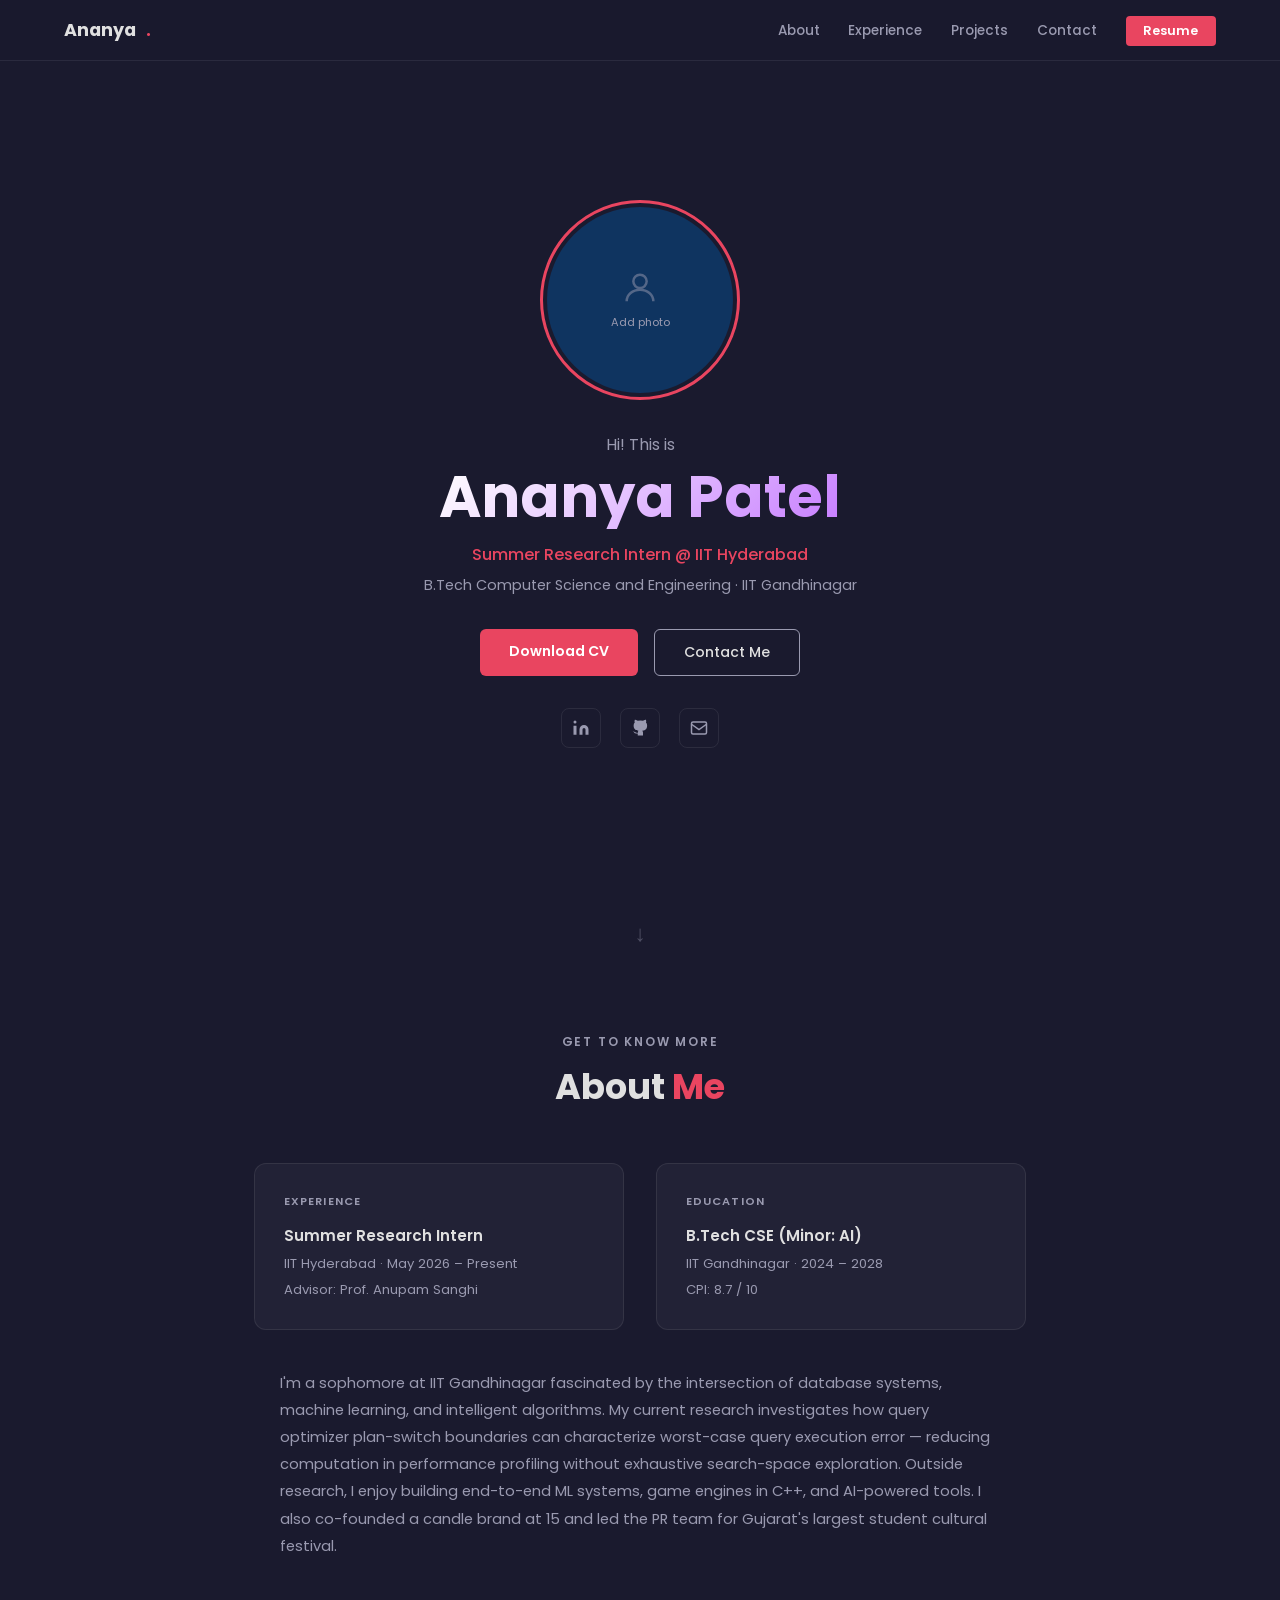
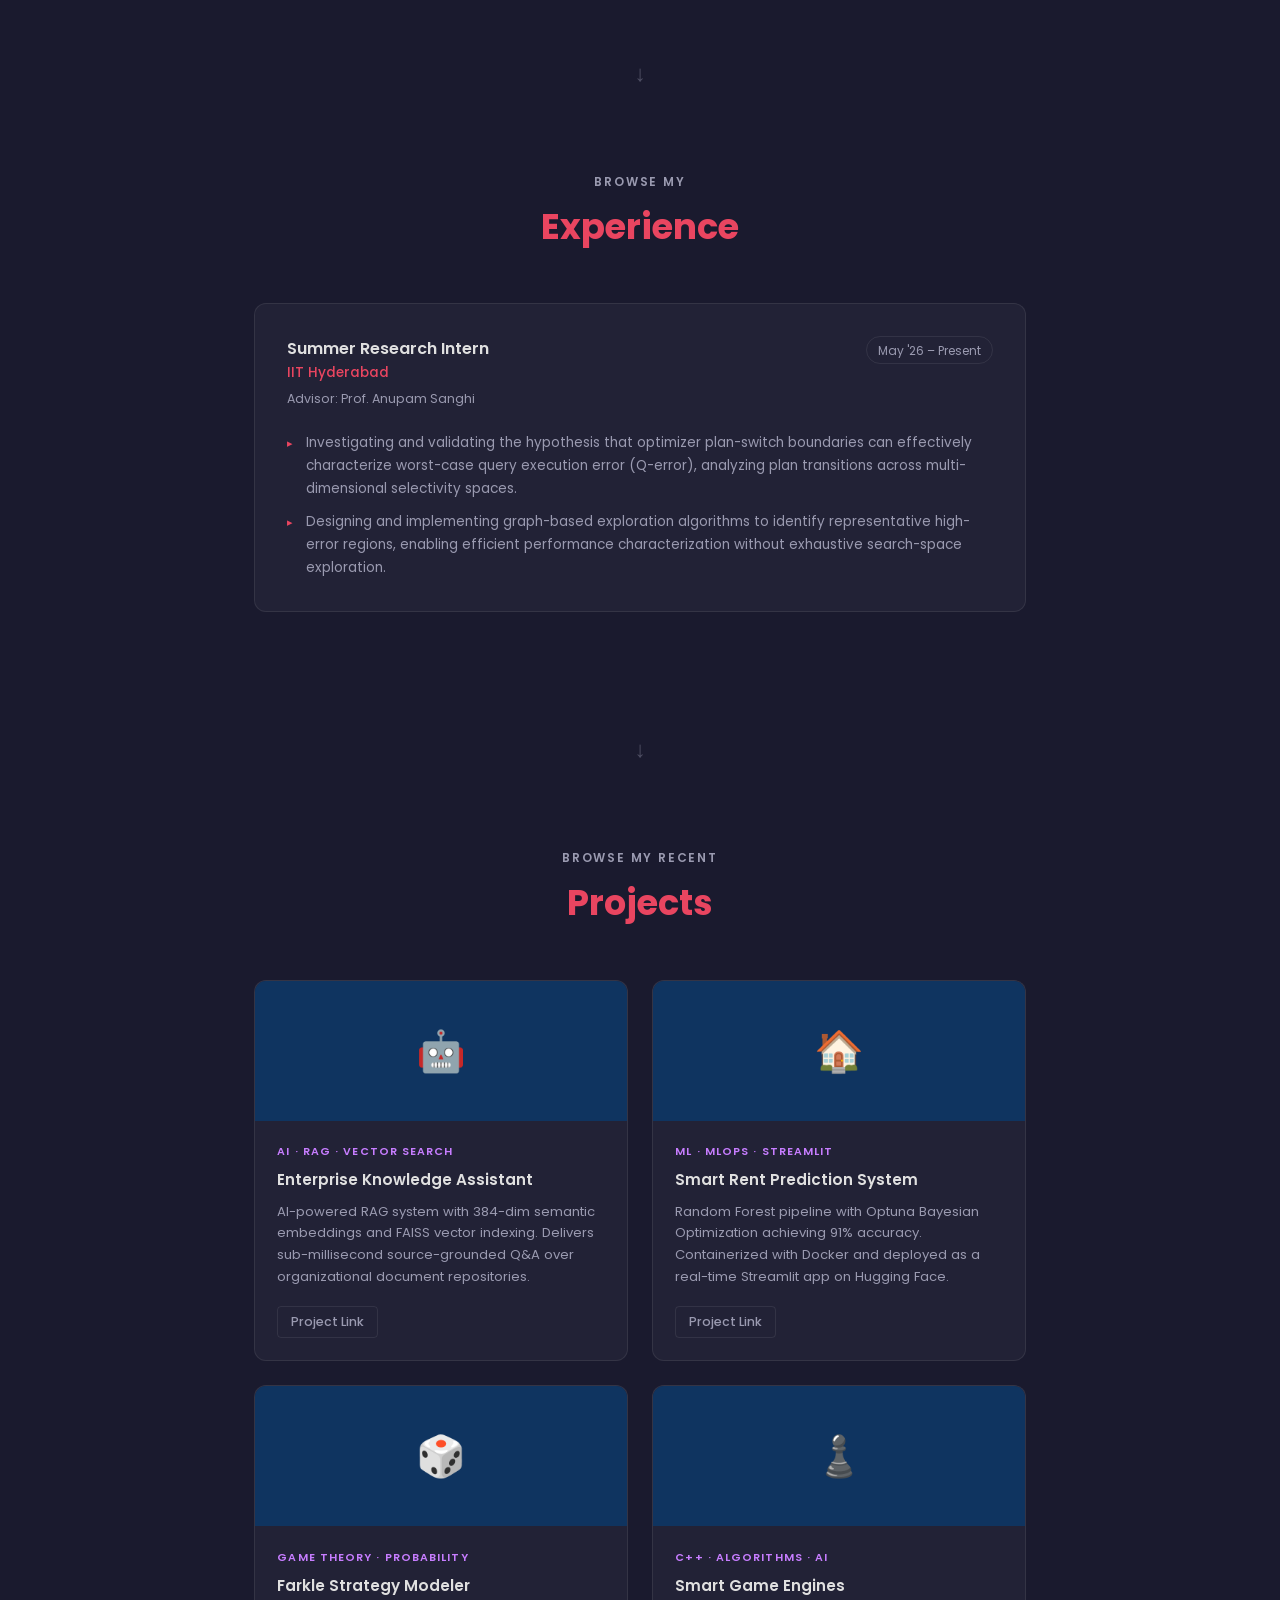
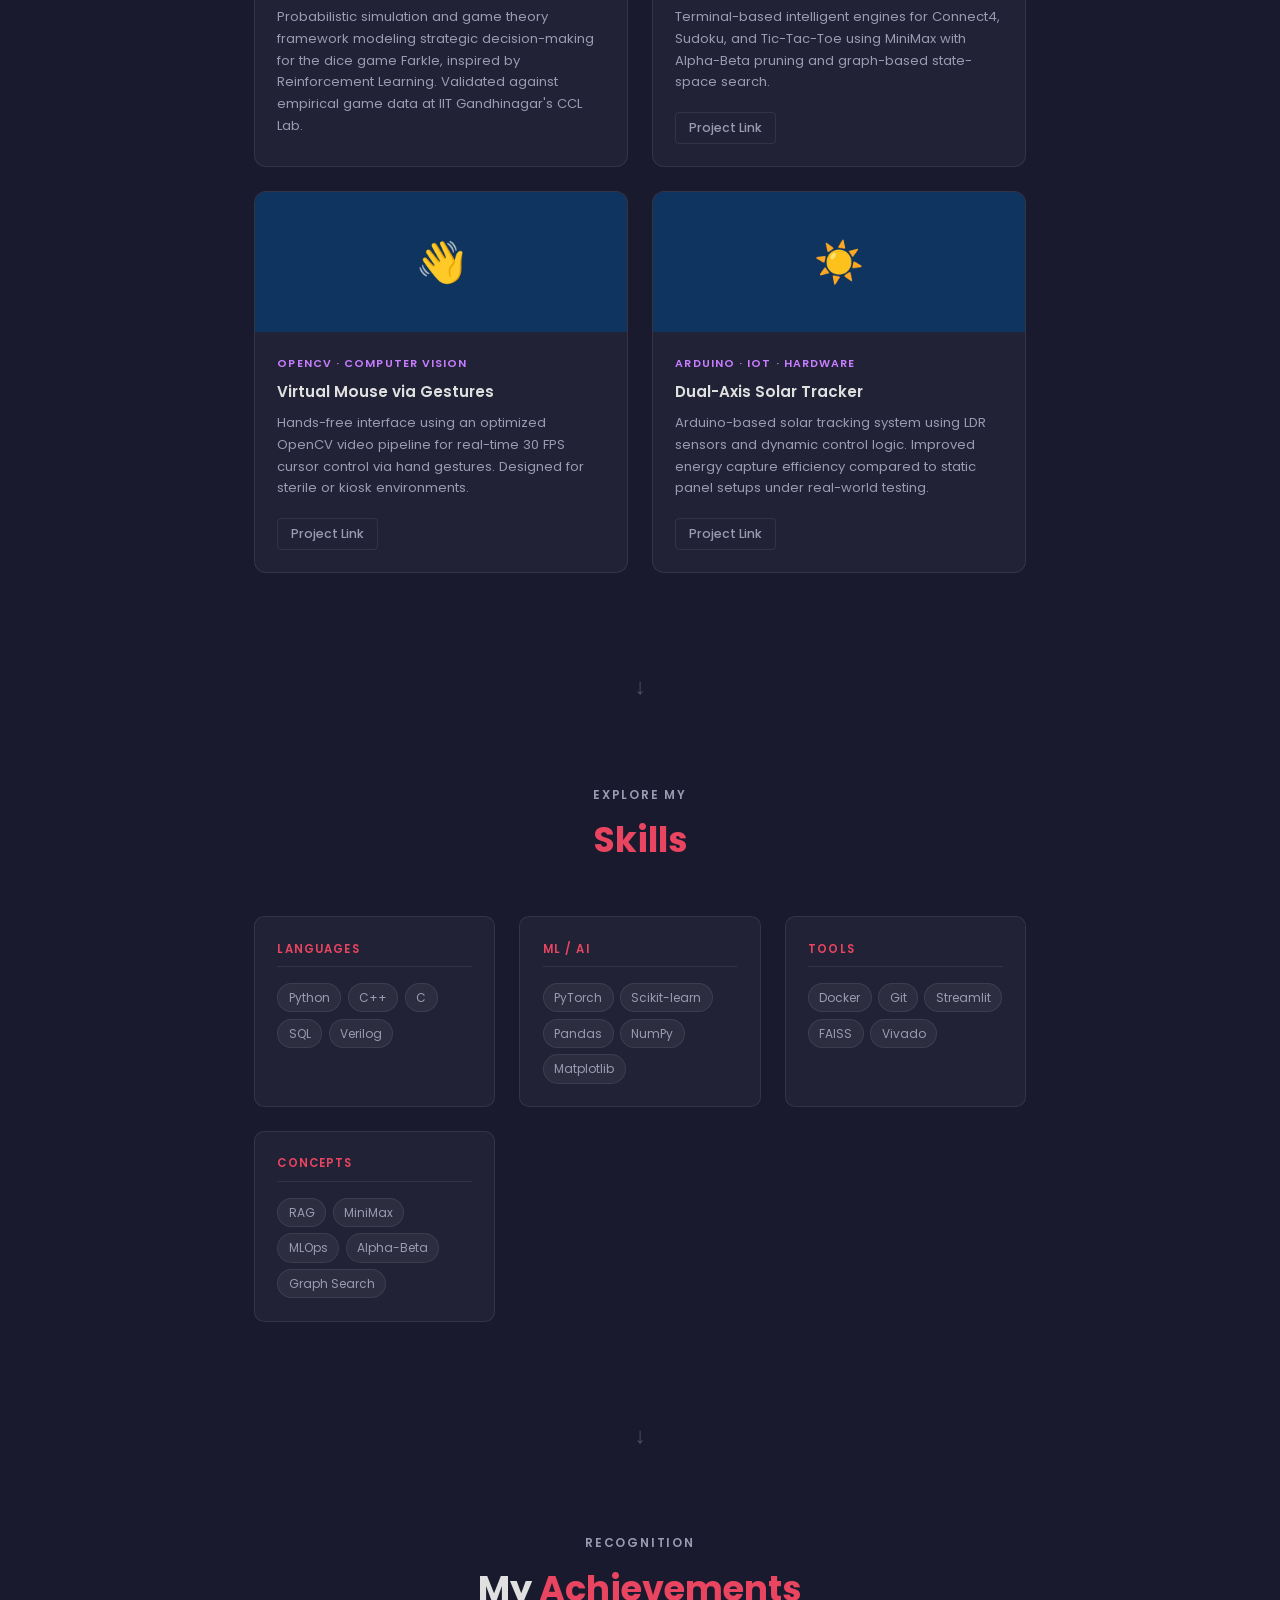
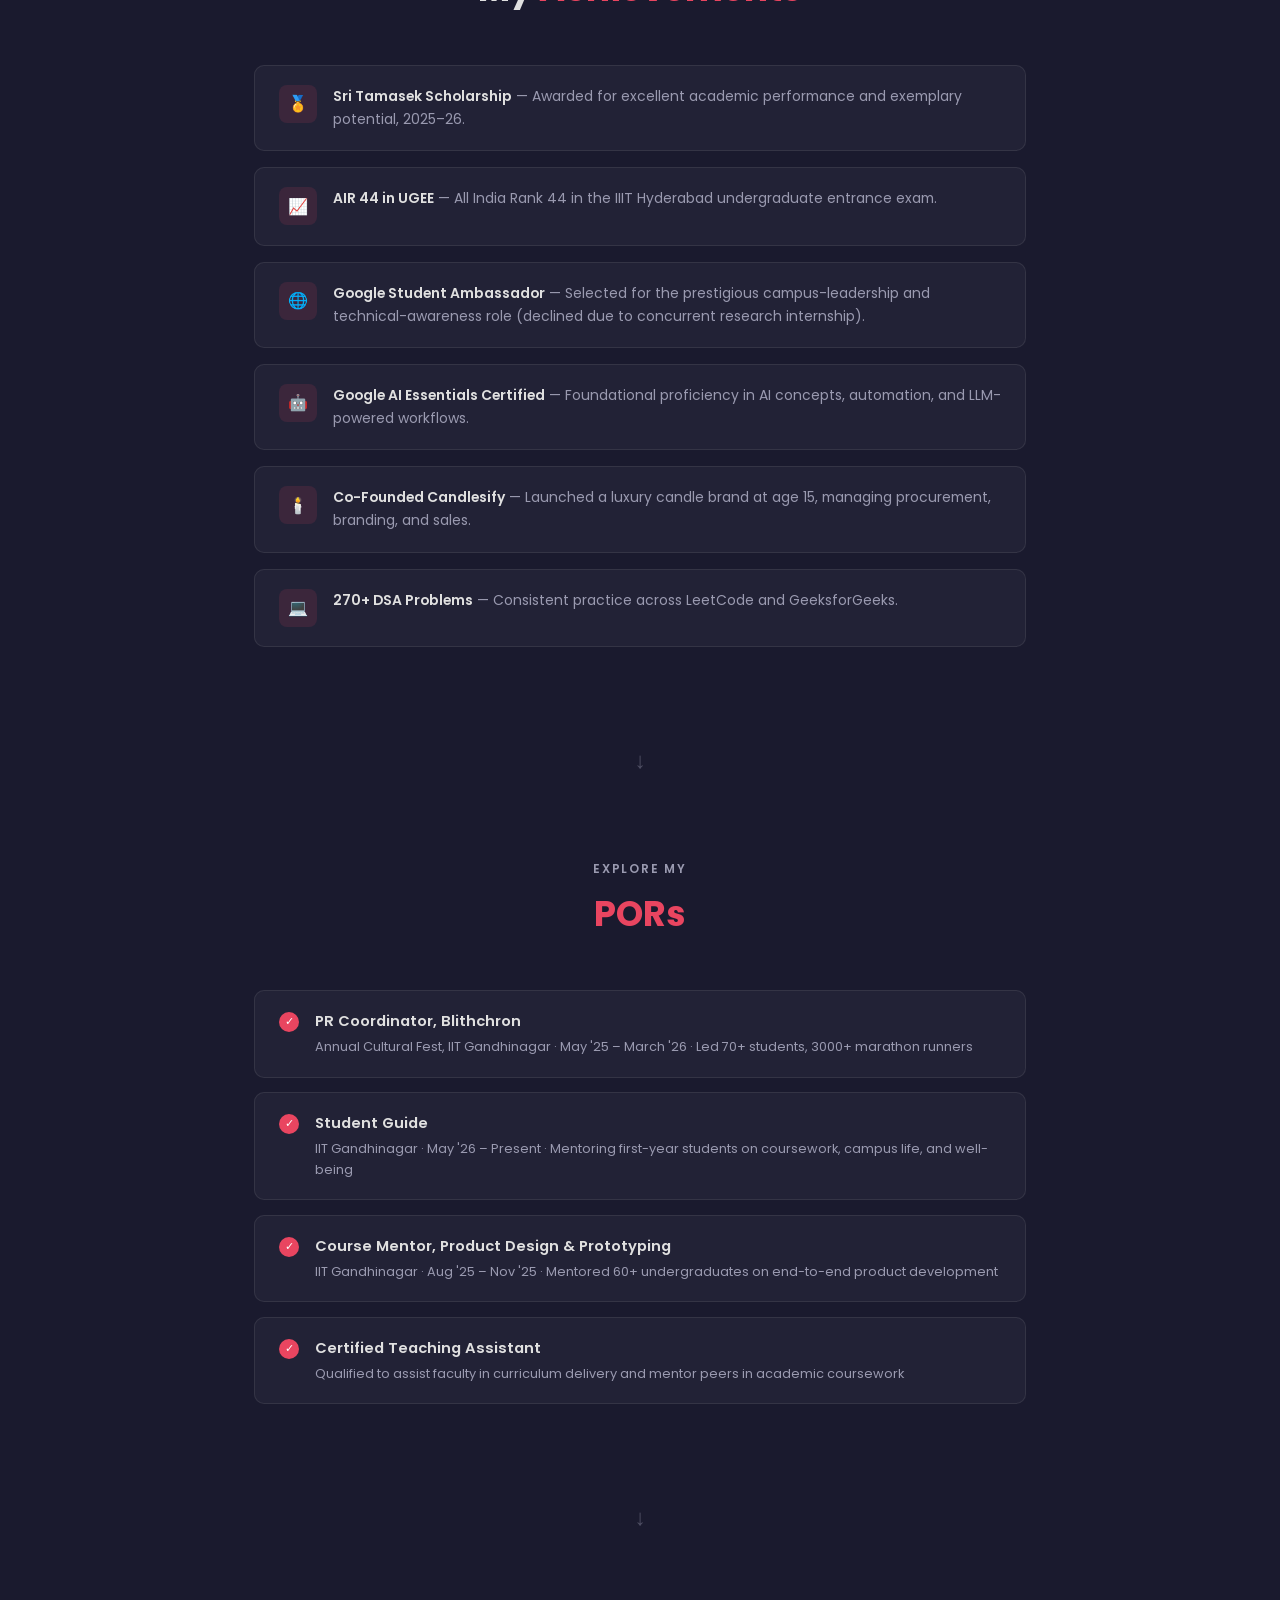
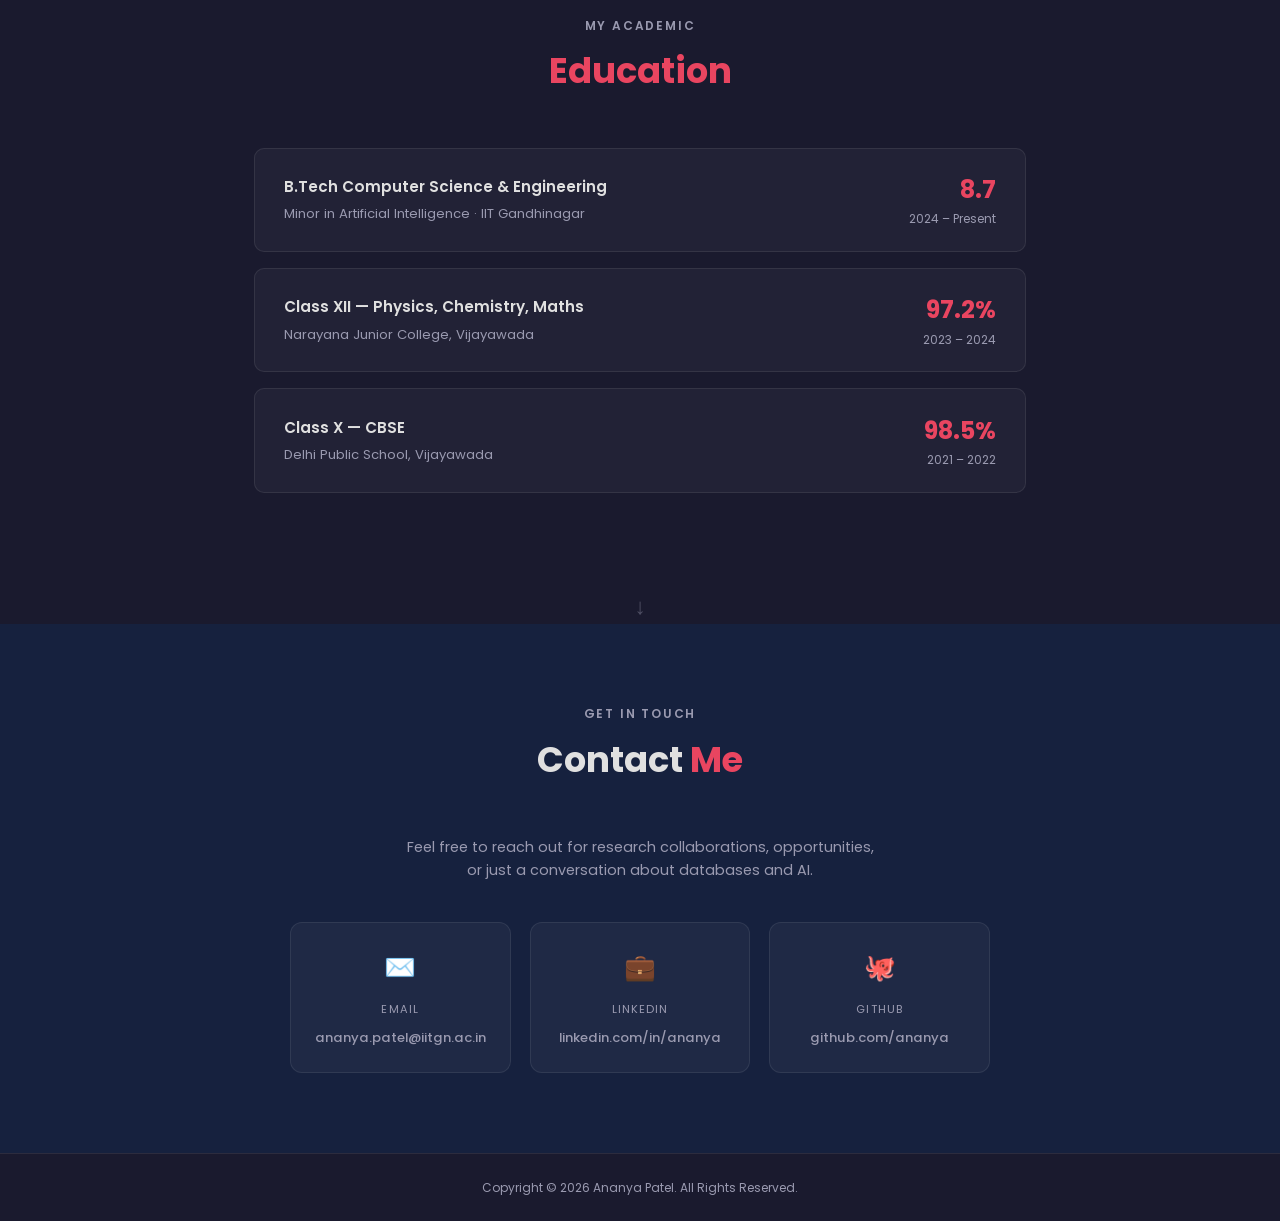
==== index.html @ 33ec48da "changed the name of the file from portfolio1.html to index.html" ====
<!DOCTYPE html>
<html lang="en">
<head>
  <meta charset="UTF-8"/>
  <meta name="viewport" content="width=device-width, initial-scale=1.0"/>
  <title>Ananya Patel</title>
  <link rel="preconnect" href="https://fonts.googleapis.com">
  <link href="https://fonts.googleapis.com/css2?family=Poppins:wght@300;400;500;600;700&display=swap" rel="stylesheet">
  <style>
    *, *::before, *::after { box-sizing: border-box; margin: 0; padding: 0; }

    :root {
      --bg:        #1a1a2e;
      --bg2:       #16213e;
      --bg3:       #0f3460;
      --accent:    #e94560;
      --accent2:   #c77dff;
      --text:      #e0e0e0;
      --muted:     #9a9ab0;
      --border:    rgba(255,255,255,0.08);
      --card-bg:   rgba(255,255,255,0.04);
    }

    html { scroll-behavior: smooth; }

    body {
      font-family: 'Poppins', sans-serif;
      background: var(--bg);
      color: var(--text);
      line-height: 1.6;
    }

    a { color: inherit; text-decoration: none; }

    /* ── NAV ───────────────────────────────── */
    nav {
      position: fixed; top: 0; left: 0; right: 0; z-index: 99;
      display: flex; justify-content: space-between; align-items: center;
      padding: 1rem 5%;
      background: rgba(26, 26, 46, 0.92);
      backdrop-filter: blur(10px);
      border-bottom: 1px solid var(--border);
    }
    .nav-logo {
      display: flex; align-items: center; gap: 0.6rem;
      font-weight: 700; font-size: 1.1rem; color: var(--text);
    }
    .nav-logo .dot { color: var(--accent); }
    .nav-links { display: flex; gap: 1.8rem; list-style: none; }
    .nav-links a {
      font-size: 0.85rem; font-weight: 500; color: var(--muted);
      transition: color 0.2s;
    }
    .nav-links a:hover { color: var(--text); }
    .nav-links .resume-btn {
      background: var(--accent); color: #fff;
      padding: 0.4rem 1.1rem; border-radius: 4px;
      font-size: 0.8rem; font-weight: 600; color: white;
      transition: opacity 0.2s;
    }
    .nav-links .resume-btn:hover { opacity: 0.85; }

    /* ── HERO ──────────────────────────────── */
    #hero {
      min-height: 100vh;
      display: flex; flex-direction: column;
      align-items: center; justify-content: center;
      text-align: center;
      padding: 8rem 5% 5rem;
      gap: 0;
    }

    /* photo */
    .profile-photo-wrap {
      position: relative;
      width: 200px; height: 200px;
      margin-bottom: 2rem;
    }
    .profile-ring {
      width: 100%; height: 100%;
      border-radius: 50%;
      border: 3px solid var(--accent);
      padding: 4px;
      cursor: pointer;
      transition: border-color 0.3s;
    }
    .profile-ring:hover { border-color: var(--accent2); }
    .profile-inner {
      width: 100%; height: 100%;
      border-radius: 50%;
      overflow: hidden;
      background: var(--bg3);
      display: flex; align-items: center; justify-content: center;
      position: relative;
    }
    .profile-inner img {
      width: 100%; height: 100%; object-fit: cover;
      display: none;
      position: absolute; inset: 0;
    }
    .profile-placeholder {
      display: flex; flex-direction: column; align-items: center; gap: 0.4rem;
      color: var(--muted); font-size: 0.7rem;
    }
    .profile-placeholder svg { opacity: 0.5; }
    #photo-input { display: none; }

    .hero-greeting {
      font-size: 1rem; font-weight: 400; color: var(--muted);
      margin-bottom: 0.5rem;
    }
    .hero-greeting span { color: var(--accent); font-weight: 600; }

    h1 {
      font-size: clamp(2.2rem, 5vw, 3.6rem);
      font-weight: 700;
      line-height: 1.1;
      margin-bottom: 0.8rem;
      background: linear-gradient(135deg, #fff 0%, var(--accent2) 100%);
      -webkit-background-clip: text;
      -webkit-text-fill-color: transparent;
      background-clip: text;
    }

    .hero-role {
      font-size: 1rem; font-weight: 500; color: var(--accent);
      margin-bottom: 0.4rem;
    }
    .hero-sub {
      font-size: 0.9rem; color: var(--muted);
      margin-bottom: 2rem;
    }

    .hero-btns { display: flex; gap: 1rem; justify-content: center; flex-wrap: wrap; margin-bottom: 2rem; }
    .btn-fill {
      padding: 0.7rem 1.8rem; border-radius: 6px;
      background: var(--accent); color: #fff;
      font-size: 0.88rem; font-weight: 600;
      transition: opacity 0.2s, transform 0.15s;
    }
    .btn-fill:hover { opacity: 0.85; transform: translateY(-2px); }
    .btn-ghost {
      padding: 0.7rem 1.8rem; border-radius: 6px;
      border: 1.5px solid var(--muted); color: var(--text);
      font-size: 0.88rem; font-weight: 500;
      transition: border-color 0.2s, color 0.2s;
    }
    .btn-ghost:hover { border-color: var(--text); }

    .social-row { display: flex; gap: 1.2rem; justify-content: center; }
    .social-icon {
      width: 40px; height: 40px; border-radius: 8px;
      border: 1px solid var(--border);
      display: flex; align-items: center; justify-content: center;
      font-size: 1rem; color: var(--muted);
      transition: border-color 0.2s, color 0.2s, background 0.2s;
    }
    .social-icon:hover { border-color: var(--accent); color: var(--accent); background: rgba(233,69,96,0.08); }

    /* ── SECTION SHARED ────────────────────── */
    section { padding: 5rem 5%; max-width: 900px; margin: 0 auto; }
    section.full-w { max-width: none; }

    .section-eyebrow {
      font-size: 0.75rem; font-weight: 600; letter-spacing: 0.15em;
      text-transform: uppercase; color: var(--muted);
      margin-bottom: 0.5rem;
    }
    h2 {
      font-size: clamp(1.6rem, 3vw, 2.2rem);
      font-weight: 700; margin-bottom: 3rem;
    }
    h2 .accent { color: var(--accent); }

    .arrow-divider {
      display: flex; align-items: center; justify-content: center;
      padding: 1rem 0 0;
      color: var(--muted); font-size: 1.4rem; opacity: 0.4;
    }

    /* ── ABOUT ─────────────────────────────── */
    #about { text-align: center; }
    .about-grid {
      display: grid;
      grid-template-columns: 1fr 1fr;
      gap: 2rem;
      margin-bottom: 2.5rem;
    }
    .about-card {
      background: var(--card-bg);
      border: 1px solid var(--border);
      border-radius: 12px;
      padding: 1.8rem;
      text-align: left;
    }
    .about-card-label {
      font-size: 0.7rem; font-weight: 600; letter-spacing: 0.1em;
      text-transform: uppercase; color: var(--muted); margin-bottom: 0.8rem;
    }
    .about-card-main { font-size: 0.95rem; font-weight: 600; margin-bottom: 0.3rem; }
    .about-card-sub { font-size: 0.82rem; color: var(--muted); }
    .about-bio {
      font-size: 0.92rem; color: var(--muted); line-height: 1.85;
      text-align: left; max-width: 720px; margin: 0 auto;
    }

    /* ── EXPERIENCE ────────────────────────── */
    #experience { text-align: center; }
    .exp-card {
      background: var(--card-bg);
      border: 1px solid var(--border);
      border-radius: 12px;
      padding: 2rem;
      text-align: left;
      margin-bottom: 1.5rem;
      transition: border-color 0.25s;
    }
    .exp-card:hover { border-color: var(--accent); }
    .exp-header {
      display: flex; justify-content: space-between; align-items: flex-start;
      gap: 1rem; flex-wrap: wrap; margin-bottom: 0.4rem;
    }
    .exp-title { font-size: 1rem; font-weight: 600; }
    .exp-date {
      font-size: 0.75rem; color: var(--muted);
      border: 1px solid var(--border);
      padding: 0.2rem 0.7rem; border-radius: 20px; white-space: nowrap;
    }
    .exp-org { font-size: 0.85rem; color: var(--accent); font-weight: 500; margin-bottom: 0.3rem; }
    .exp-advisor { font-size: 0.78rem; color: var(--muted); margin-bottom: 1rem; }
    .exp-bullets { list-style: none; display: flex; flex-direction: column; gap: 0.6rem; }
    .exp-bullets li {
      font-size: 0.85rem; color: var(--muted); line-height: 1.7;
      padding-left: 1.2rem; position: relative;
    }
    .exp-bullets li::before {
      content: '▸'; position: absolute; left: 0;
      color: var(--accent); font-size: 0.7rem; top: 3px;
    }

    /* ── PROJECTS ──────────────────────────── */
    #projects { text-align: center; }
    .projects-grid {
      display: grid;
      grid-template-columns: repeat(auto-fill, minmax(260px, 1fr));
      gap: 1.5rem;
    }
    .project-card {
      background: var(--card-bg);
      border: 1px solid var(--border);
      border-radius: 12px;
      overflow: hidden;
      display: flex; flex-direction: column;
      transition: border-color 0.25s, transform 0.2s;
      text-align: left;
    }
    .project-card:hover { border-color: var(--accent2); transform: translateY(-4px); }
    .project-img {
      height: 140px;
      background: var(--bg3);
      display: flex; align-items: center; justify-content: center;
      font-size: 2.5rem;
    }
    .project-body { padding: 1.4rem; flex: 1; display: flex; flex-direction: column; }
    .project-tag {
      font-size: 0.68rem; font-weight: 600; letter-spacing: 0.1em;
      text-transform: uppercase; color: var(--accent2); margin-bottom: 0.5rem;
    }
    .project-card h3 { font-size: 0.95rem; font-weight: 600; margin-bottom: 0.5rem; }
    .project-card p { font-size: 0.82rem; color: var(--muted); line-height: 1.65; flex: 1; }
    .project-links {
      display: flex; gap: 0.8rem; margin-top: 1.2rem;
    }
    .proj-link {
      font-size: 0.78rem; font-weight: 500; color: var(--muted);
      border: 1px solid var(--border); padding: 0.3rem 0.8rem;
      border-radius: 4px; transition: border-color 0.2s, color 0.2s;
    }
    .proj-link:hover { border-color: var(--accent2); color: var(--accent2); }

    /* ── SKILLS ────────────────────────────── */
    #skills { text-align: center; }
    .skills-grid {
      display: grid;
      grid-template-columns: repeat(auto-fill, minmax(200px, 1fr));
      gap: 1.5rem;
    }
    .skill-group {
      background: var(--card-bg);
      border: 1px solid var(--border);
      border-radius: 10px;
      padding: 1.4rem;
      text-align: left;
    }
    .skill-group h4 {
      font-size: 0.72rem; font-weight: 600; letter-spacing: 0.1em;
      text-transform: uppercase; color: var(--accent);
      margin-bottom: 1rem; padding-bottom: 0.5rem;
      border-bottom: 1px solid var(--border);
    }
    .pills { display: flex; flex-wrap: wrap; gap: 0.4rem; }
    .pill {
      font-size: 0.75rem; color: var(--muted);
      background: rgba(255,255,255,0.05); border: 1px solid var(--border);
      padding: 0.25rem 0.65rem; border-radius: 20px;
    }

    /* ── ACHIEVEMENTS ──────────────────────── */
    #achievements { text-align: center; }
    .ach-list { display: flex; flex-direction: column; gap: 1rem; text-align: left; }
    .ach-item {
      display: flex; align-items: flex-start; gap: 1rem;
      background: var(--card-bg); border: 1px solid var(--border);
      border-radius: 10px; padding: 1.2rem 1.5rem;
      transition: border-color 0.25s;
    }
    .ach-item:hover { border-color: var(--accent2); }
    .ach-icon {
      width: 38px; height: 38px; border-radius: 8px;
      background: rgba(233,69,96,0.12); color: var(--accent);
      display: flex; align-items: center; justify-content: center;
      font-size: 1rem; flex-shrink: 0;
    }
    .ach-text { font-size: 0.87rem; color: var(--muted); line-height: 1.65; }
    .ach-text strong { color: var(--text); font-weight: 600; }

    /* ── PORS ──────────────────────────────── */
    #pors { text-align: center; }
    .por-list { display: flex; flex-direction: column; gap: 0.9rem; text-align: left; }
    .por-item {
      display: flex; align-items: flex-start; gap: 1rem;
      padding: 1.2rem 1.5rem;
      background: var(--card-bg); border: 1px solid var(--border);
      border-radius: 10px;
    }
    .por-check {
      width: 20px; height: 20px; border-radius: 50%;
      background: var(--accent); display: flex; align-items: center; justify-content: center;
      font-size: 0.7rem; color: white; flex-shrink: 0; margin-top: 2px;
    }
    .por-info h4 { font-size: 0.92rem; font-weight: 600; margin-bottom: 0.2rem; }
    .por-info p { font-size: 0.8rem; color: var(--muted); }

    /* ── EDUCATION ─────────────────────────── */
    #education { text-align: center; }
    .edu-cards { display: flex; flex-direction: column; gap: 1rem; text-align: left; }
    .edu-card {
      display: flex; justify-content: space-between; align-items: center;
      gap: 1rem; flex-wrap: wrap;
      background: var(--card-bg); border: 1px solid var(--border);
      border-radius: 10px; padding: 1.4rem 1.8rem;
      transition: border-color 0.25s;
    }
    .edu-card:hover { border-color: var(--accent); }
    .edu-left h4 { font-size: 0.95rem; font-weight: 600; margin-bottom: 0.25rem; }
    .edu-left p { font-size: 0.82rem; color: var(--muted); }
    .edu-right { text-align: right; }
    .edu-score {
      font-size: 1.5rem; font-weight: 700; color: var(--accent);
      font-family: 'Poppins', sans-serif;
    }
    .edu-year { font-size: 0.75rem; color: var(--muted); }

    /* ── CONTACT ───────────────────────────── */
    #contact {
      text-align: center;
      background: var(--bg2);
      max-width: none;
      padding: 5rem 5%;
    }
    #contact .inner { max-width: 900px; margin: 0 auto; }
    #contact .section-eyebrow { justify-content: center; }
    .contact-desc { font-size: 0.9rem; color: var(--muted); max-width: 480px; margin: 0 auto 2.5rem; }
    .contact-cards {
      display: grid; grid-template-columns: repeat(auto-fit, minmax(200px, 1fr));
      gap: 1.2rem; max-width: 700px; margin: 0 auto;
    }
    .contact-card {
      display: flex; flex-direction: column; align-items: center; gap: 0.5rem;
      padding: 1.5rem;
      background: var(--card-bg); border: 1px solid var(--border);
      border-radius: 12px;
      font-size: 0.85rem; color: var(--muted);
      transition: border-color 0.2s, color 0.2s;
    }
    .contact-card:hover { border-color: var(--accent); color: var(--text); }
    .contact-card .cc-icon { font-size: 1.6rem; margin-bottom: 0.3rem; }
    .contact-card .cc-label { font-size: 0.7rem; text-transform: uppercase; letter-spacing: 0.1em; color: var(--muted); }
    .contact-card .cc-val { font-size: 0.82rem; font-weight: 500; }

    /* ── FOOTER ────────────────────────────── */
    footer {
      text-align: center;
      padding: 1.5rem;
      font-size: 0.75rem; color: var(--muted);
      border-top: 1px solid var(--border);
      background: var(--bg);
    }

    /* ── REVEAL ────────────────────────────── */
    .reveal { opacity: 0; transform: translateY(20px); transition: opacity 0.5s ease, transform 0.5s ease; }
    .reveal.visible { opacity: 1; transform: none; }

    /* ── MOBILE ────────────────────────────── */
    @media (max-width: 640px) {
      .about-grid { grid-template-columns: 1fr; }
      .nav-links { gap: 1rem; }
      .nav-links li:nth-child(-n+2) { display: none; }
      h1 { font-size: 2rem; }
      .edu-card { flex-direction: column; }
      .edu-right { text-align: left; }
    }
  </style>
</head>
<body>

<!-- NAV -->
<nav>
  <div class="nav-logo">Ananya<span class="dot">.</span></div>
  <ul class="nav-links">
    <li><a href="#about">About</a></li>
    <li><a href="#experience">Experience</a></li>
    <li><a href="#projects">Projects</a></li>
    <li><a href="#contact">Contact</a></li>
    <li><a href="#" class="resume-btn">Resume</a></li>
  </ul>
</nav>

<!-- HERO -->
<section id="hero">
  <div class="profile-photo-wrap">
    <div class="profile-ring" onclick="document.getElementById('photo-input').click()" title="Click to upload photo">
      <div class="profile-inner">
        <img id="profile-img" src="" alt="Ananya Patel">
        <div class="profile-placeholder" id="profile-placeholder">
          <svg width="40" height="40" viewBox="0 0 24 24" fill="none" stroke="currentColor" stroke-width="1.5">
            <circle cx="12" cy="8" r="4"/><path d="M4 20c0-4 3.6-7 8-7s8 3 8 7"/>
          </svg>
          <span>Add photo</span>
        </div>
      </div>
    </div>
    <input type="file" id="photo-input" accept="image/*">
  </div>

  <p class="hero-greeting">Hi! This is</p>
  <h1>Ananya Patel</h1>
  <p class="hero-role">Summer Research Intern @ IIT Hyderabad</p>
  <p class="hero-sub">B.Tech Computer Science and Engineering · IIT Gandhinagar</p>

  <div class="hero-btns">
    <a href="#" class="btn-fill">Download CV</a>
    <a href="#contact" class="btn-ghost">Contact Me</a>
  </div>

  <div class="social-row">
    <a href="#" class="social-icon" title="LinkedIn">
      <svg width="18" height="18" fill="currentColor" viewBox="0 0 24 24"><path d="M16 8a6 6 0 0 1 6 6v7h-4v-7a2 2 0 0 0-2-2 2 2 0 0 0-2 2v7h-4v-7a6 6 0 0 1 6-6z"/><rect x="2" y="9" width="4" height="12"/><circle cx="4" cy="4" r="2"/></svg>
    </a>
    <a href="#" class="social-icon" title="GitHub">
      <svg width="18" height="18" fill="currentColor" viewBox="0 0 24 24"><path d="M9 19c-5 1.5-5-2.5-7-3m14 6v-3.87a3.37 3.37 0 0 0-.94-2.61c3.14-.35 6.44-1.54 6.44-7A5.44 5.44 0 0 0 20 4.77 5.07 5.07 0 0 0 19.91 1S18.73.65 16 2.48a13.38 13.38 0 0 0-7 0C6.27.65 5.09 1 5.09 1A5.07 5.07 0 0 0 5 4.77a5.44 5.44 0 0 0-1.5 3.78c0 5.42 3.3 6.61 6.44 7A3.37 3.37 0 0 0 9 18.13V22"/></svg>
    </a>
    <a href="mailto:ananya.patel@iitgn.ac.in" class="social-icon" title="Email">
      <svg width="18" height="18" fill="none" stroke="currentColor" stroke-width="2" viewBox="0 0 24 24"><rect x="2" y="4" width="20" height="16" rx="2"/><path d="m2 7 10 7 10-7"/></svg>
    </a>
  </div>
</section>

<div class="arrow-divider">↓</div>

<!-- ABOUT -->
<section id="about">
  <div class="section-eyebrow reveal">Get to Know More</div>
  <h2 class="reveal">About <span class="accent">Me</span></h2>

  <div class="about-grid reveal">
    <div class="about-card">
      <div class="about-card-label">Experience</div>
      <div class="about-card-main">Summer Research Intern</div>
      <div class="about-card-sub">IIT Hyderabad · May 2026 – Present</div>
      <div class="about-card-sub" style="margin-top:0.3rem">Advisor: Prof. Anupam Sanghi</div>
    </div>
    <div class="about-card">
      <div class="about-card-label">Education</div>
      <div class="about-card-main">B.Tech CSE (Minor: AI)</div>
      <div class="about-card-sub">IIT Gandhinagar · 2024 – 2028</div>
      <div class="about-card-sub" style="margin-top:0.3rem">CPI: 8.7 / 10</div>
    </div>
  </div>

  <p class="about-bio reveal">
    I'm a sophomore at IIT Gandhinagar fascinated by the intersection of database systems, machine learning, and intelligent algorithms. My current research investigates how query optimizer plan-switch boundaries can characterize worst-case query execution error — reducing computation in performance profiling without exhaustive search-space exploration. Outside research, I enjoy building end-to-end ML systems, game engines in C++, and AI-powered tools. I also co-founded a candle brand at 15 and led the PR team for Gujarat's largest student cultural festival.
  </p>
</section>

<div class="arrow-divider">↓</div>

<!-- EXPERIENCE -->
<section id="experience">
  <div class="section-eyebrow reveal">Browse My</div>
  <h2 class="reveal"><span class="accent">Experience</span></h2>

  <div class="exp-card reveal">
    <div class="exp-header">
      <div>
        <div class="exp-title">Summer Research Intern</div>
        <div class="exp-org">IIT Hyderabad</div>
        <div class="exp-advisor">Advisor: Prof. Anupam Sanghi</div>
      </div>
      <div class="exp-date">May '26 – Present</div>
    </div>
    <ul class="exp-bullets">
      <li>Investigating and validating the hypothesis that optimizer plan-switch boundaries can effectively characterize worst-case query execution error (Q-error), analyzing plan transitions across multi-dimensional selectivity spaces.</li>
      <li>Designing and implementing graph-based exploration algorithms to identify representative high-error regions, enabling efficient performance characterization without exhaustive search-space exploration.</li>
    </ul>
  </div>
</section>

<div class="arrow-divider">↓</div>

<!-- PROJECTS -->
<section id="projects">
  <div class="section-eyebrow reveal">Browse My Recent</div>
  <h2 class="reveal"><span class="accent">Projects</span></h2>

  <div class="projects-grid">

    <div class="project-card reveal">
      <div class="project-img">🤖</div>
      <div class="project-body">
        <div class="project-tag">AI · RAG · Vector Search</div>
        <h3>Enterprise Knowledge Assistant</h3>
        <p>AI-powered RAG system with 384-dim semantic embeddings and FAISS vector indexing. Delivers sub-millisecond source-grounded Q&A over organizational document repositories.</p>
        <div class="project-links">
          <a href="#" class="proj-link">Project Link</a>
        </div>
      </div>
    </div>

    <div class="project-card reveal">
      <div class="project-img">🏠</div>
      <div class="project-body">
        <div class="project-tag">ML · MLOps · Streamlit</div>
        <h3>Smart Rent Prediction System</h3>
        <p>Random Forest pipeline with Optuna Bayesian Optimization achieving 91% accuracy. Containerized with Docker and deployed as a real-time Streamlit app on Hugging Face.</p>
        <div class="project-links">
          <a href="#" class="proj-link">Project Link</a>
        </div>
      </div>
    </div>

    <div class="project-card reveal">
      <div class="project-img">🎲</div>
      <div class="project-body">
        <div class="project-tag">Game Theory · Probability</div>
        <h3>Farkle Strategy Modeler</h3>
        <p>Probabilistic simulation and game theory framework modeling strategic decision-making for the dice game Farkle, inspired by Reinforcement Learning. Validated against empirical game data at IIT Gandhinagar's CCL Lab.</p>
      </div>
    </div>

    <div class="project-card reveal">
      <div class="project-img">♟️</div>
      <div class="project-body">
        <div class="project-tag">C++ · Algorithms · AI</div>
        <h3>Smart Game Engines</h3>
        <p>Terminal-based intelligent engines for Connect4, Sudoku, and Tic-Tac-Toe using MiniMax with Alpha-Beta pruning and graph-based state-space search.</p>
        <div class="project-links">
          <a href="#" class="proj-link">Project Link</a>
        </div>
      </div>
    </div>

    <div class="project-card reveal">
      <div class="project-img">👋</div>
      <div class="project-body">
        <div class="project-tag">OpenCV · Computer Vision</div>
        <h3>Virtual Mouse via Gestures</h3>
        <p>Hands-free interface using an optimized OpenCV video pipeline for real-time 30 FPS cursor control via hand gestures. Designed for sterile or kiosk environments.</p>
        <div class="project-links">
          <a href="#" class="proj-link">Project Link</a>
        </div>
      </div>
    </div>

    <div class="project-card reveal">
      <div class="project-img">☀️</div>
      <div class="project-body">
        <div class="project-tag">Arduino · IoT · Hardware</div>
        <h3>Dual-Axis Solar Tracker</h3>
        <p>Arduino-based solar tracking system using LDR sensors and dynamic control logic. Improved energy capture efficiency compared to static panel setups under real-world testing.</p>
        <div class="project-links">
          <a href="#" class="proj-link">Project Link</a>
        </div>
      </div>
    </div>

  </div>
</section>

<div class="arrow-divider">↓</div>

<!-- SKILLS -->
<section id="skills">
  <div class="section-eyebrow reveal">Explore My</div>
  <h2 class="reveal"><span class="accent">Skills</span></h2>
  <div class="skills-grid reveal">
    <div class="skill-group">
      <h4>Languages</h4>
      <div class="pills">
        <span class="pill">Python</span><span class="pill">C++</span>
        <span class="pill">C</span><span class="pill">SQL</span>
        <span class="pill">Verilog</span>
      </div>
    </div>
    <div class="skill-group">
      <h4>ML / AI</h4>
      <div class="pills">
        <span class="pill">PyTorch</span><span class="pill">Scikit-learn</span>
        <span class="pill">Pandas</span><span class="pill">NumPy</span>
        <span class="pill">Matplotlib</span>
      </div>
    </div>
    <div class="skill-group">
      <h4>Tools</h4>
      <div class="pills">
        <span class="pill">Docker</span><span class="pill">Git</span>
        <span class="pill">Streamlit</span><span class="pill">FAISS</span>
        <span class="pill">Vivado</span>
      </div>
    </div>
    <div class="skill-group">
      <h4>Concepts</h4>
      <div class="pills">
        <span class="pill">RAG</span><span class="pill">MiniMax</span>
        <span class="pill">MLOps</span><span class="pill">Alpha-Beta</span>
        <span class="pill">Graph Search</span>
      </div>
    </div>
  </div>
</section>

<div class="arrow-divider">↓</div>

<!-- ACHIEVEMENTS -->
<section id="achievements">
  <div class="section-eyebrow reveal">Recognition</div>
  <h2 class="reveal">My <span class="accent">Achievements</span></h2>
  <div class="ach-list">
    <div class="ach-item reveal">
      <div class="ach-icon">🏅</div>
      <div class="ach-text"><strong>Sri Tamasek Scholarship</strong> — Awarded for excellent academic performance and exemplary potential, 2025–26.</div>
    </div>
    <div class="ach-item reveal">
      <div class="ach-icon">📈</div>
      <div class="ach-text"><strong>AIR 44 in UGEE</strong> — All India Rank 44 in the IIIT Hyderabad undergraduate entrance exam.</div>
    </div>
    <div class="ach-item reveal">
      <div class="ach-icon">🌐</div>
      <div class="ach-text"><strong>Google Student Ambassador</strong> — Selected for the prestigious campus-leadership and technical-awareness role (declined due to concurrent research internship).</div>
    </div>
    <div class="ach-item reveal">
      <div class="ach-icon">🤖</div>
      <div class="ach-text"><strong>Google AI Essentials Certified</strong> — Foundational proficiency in AI concepts, automation, and LLM-powered workflows.</div>
    </div>
    <div class="ach-item reveal">
      <div class="ach-icon">🕯️</div>
      <div class="ach-text"><strong>Co-Founded Candlesify</strong> — Launched a luxury candle brand at age 15, managing procurement, branding, and sales.</div>
    </div>
    <div class="ach-item reveal">
      <div class="ach-icon">💻</div>
      <div class="ach-text"><strong>270+ DSA Problems</strong> — Consistent practice across LeetCode and GeeksforGeeks.</div>
    </div>
  </div>
</section>

<div class="arrow-divider">↓</div>

<!-- PORS -->
<section id="pors">
  <div class="section-eyebrow reveal">Explore My</div>
  <h2 class="reveal"><span class="accent">PORs</span></h2>
  <div class="por-list">
    <div class="por-item reveal">
      <div class="por-check">✓</div>
      <div class="por-info">
        <h4>PR Coordinator, Blithchron</h4>
        <p>Annual Cultural Fest, IIT Gandhinagar · May '25 – March '26 · Led 70+ students, 3000+ marathon runners</p>
      </div>
    </div>
    <div class="por-item reveal">
      <div class="por-check">✓</div>
      <div class="por-info">
        <h4>Student Guide</h4>
        <p>IIT Gandhinagar · May '26 – Present · Mentoring first-year students on coursework, campus life, and well-being</p>
      </div>
    </div>
    <div class="por-item reveal">
      <div class="por-check">✓</div>
      <div class="por-info">
        <h4>Course Mentor, Product Design & Prototyping</h4>
        <p>IIT Gandhinagar · Aug '25 – Nov '25 · Mentored 60+ undergraduates on end-to-end product development</p>
      </div>
    </div>
    <div class="por-item reveal">
      <div class="por-check">✓</div>
      <div class="por-info">
        <h4>Certified Teaching Assistant</h4>
        <p>Qualified to assist faculty in curriculum delivery and mentor peers in academic coursework</p>
      </div>
    </div>
  </div>
</section>

<div class="arrow-divider">↓</div>

<!-- EDUCATION -->
<section id="education">
  <div class="section-eyebrow reveal">My Academic</div>
  <h2 class="reveal"><span class="accent">Education</span></h2>
  <div class="edu-cards">
    <div class="edu-card reveal">
      <div class="edu-left">
        <h4>B.Tech Computer Science & Engineering</h4>
        <p>Minor in Artificial Intelligence · IIT Gandhinagar</p>
      </div>
      <div class="edu-right">
        <div class="edu-score">8.7</div>
        <div class="edu-year">2024 – Present</div>
      </div>
    </div>
    <div class="edu-card reveal">
      <div class="edu-left">
        <h4>Class XII — Physics, Chemistry, Maths</h4>
        <p>Narayana Junior College, Vijayawada</p>
      </div>
      <div class="edu-right">
        <div class="edu-score">97.2%</div>
        <div class="edu-year">2023 – 2024</div>
      </div>
    </div>
    <div class="edu-card reveal">
      <div class="edu-left">
        <h4>Class X — CBSE</h4>
        <p>Delhi Public School, Vijayawada</p>
      </div>
      <div class="edu-right">
        <div class="edu-score">98.5%</div>
        <div class="edu-year">2021 – 2022</div>
      </div>
    </div>
  </div>
</section>

<div class="arrow-divider">↓</div>

<!-- CONTACT -->
<section id="contact" class="full-w">
  <div class="inner">
    <div class="section-eyebrow reveal">Get in Touch</div>
    <h2 class="reveal">Contact <span class="accent">Me</span></h2>
    <p class="contact-desc reveal">Feel free to reach out for research collaborations, opportunities, or just a conversation about databases and AI.</p>
    <div class="contact-cards reveal">
      <a href="mailto:ananya.patel@iitgn.ac.in" class="contact-card">
        <div class="cc-icon">✉️</div>
        <div class="cc-label">Email</div>
        <div class="cc-val">ananya.patel@iitgn.ac.in</div>
      </a>
      <a href="#" class="contact-card">
        <div class="cc-icon">💼</div>
        <div class="cc-label">LinkedIn</div>
        <div class="cc-val">linkedin.com/in/ananya</div>
      </a>
      <a href="#" class="contact-card">
        <div class="cc-icon">🐙</div>
        <div class="cc-label">GitHub</div>
        <div class="cc-val">github.com/ananya</div>
      </a>
    </div>
  </div>
</section>

<footer>
  Copyright © 2026 Ananya Patel. All Rights Reserved.
</footer>

<script>
  // Scroll reveal
  const observer = new IntersectionObserver(entries => {
    entries.forEach(e => { if (e.isIntersecting) { e.target.classList.add('visible'); observer.unobserve(e.target); } });
  }, { threshold: 0.1 });
  document.querySelectorAll('.reveal').forEach(el => observer.observe(el));

  // Photo upload
  const input = document.getElementById('photo-input');
  const img = document.getElementById('profile-img');
  const placeholder = document.getElementById('profile-placeholder');
  input.addEventListener('change', e => {
    const file = e.target.files[0];
    if (!file) return;
    const reader = new FileReader();
    reader.onload = ev => {
      img.src = ev.target.result;
      img.style.display = 'block';
      placeholder.style.display = 'none';
    };
    reader.readAsDataURL(file);
  });
</script>

</body>
</html>
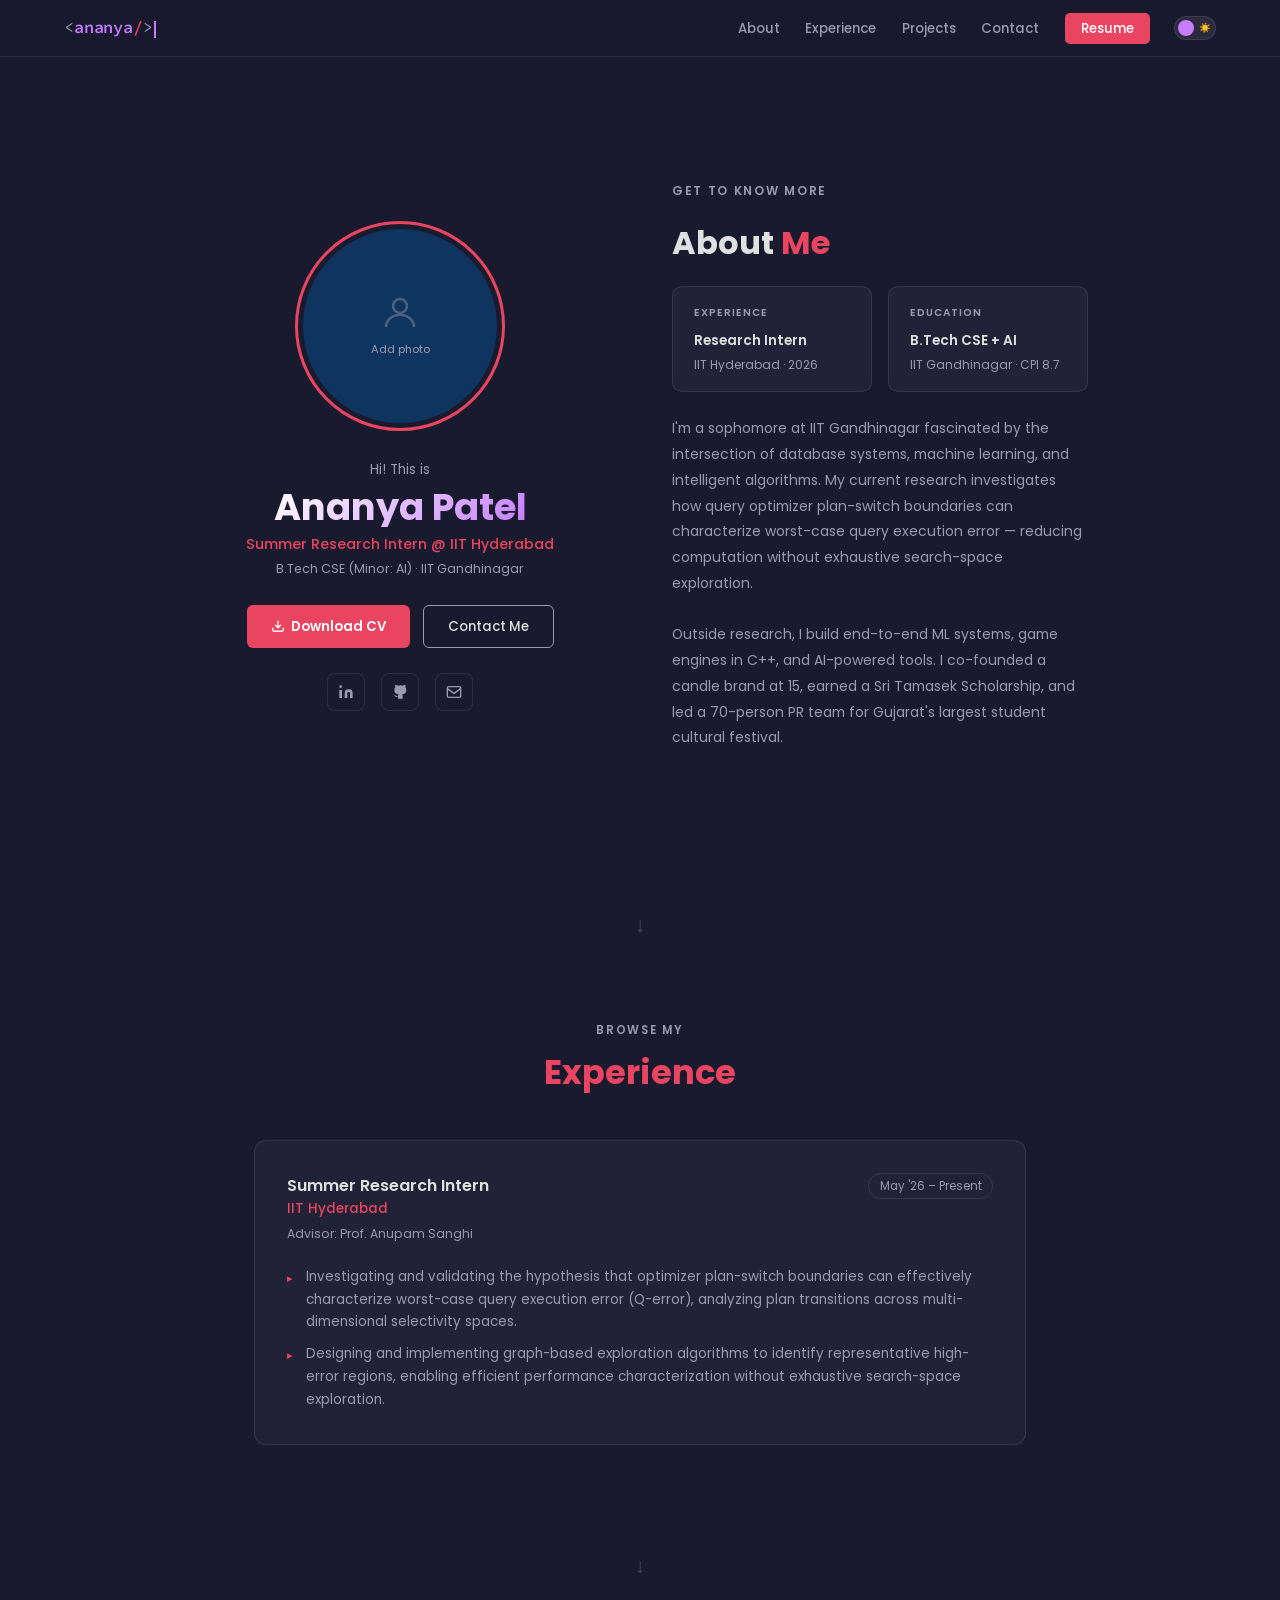
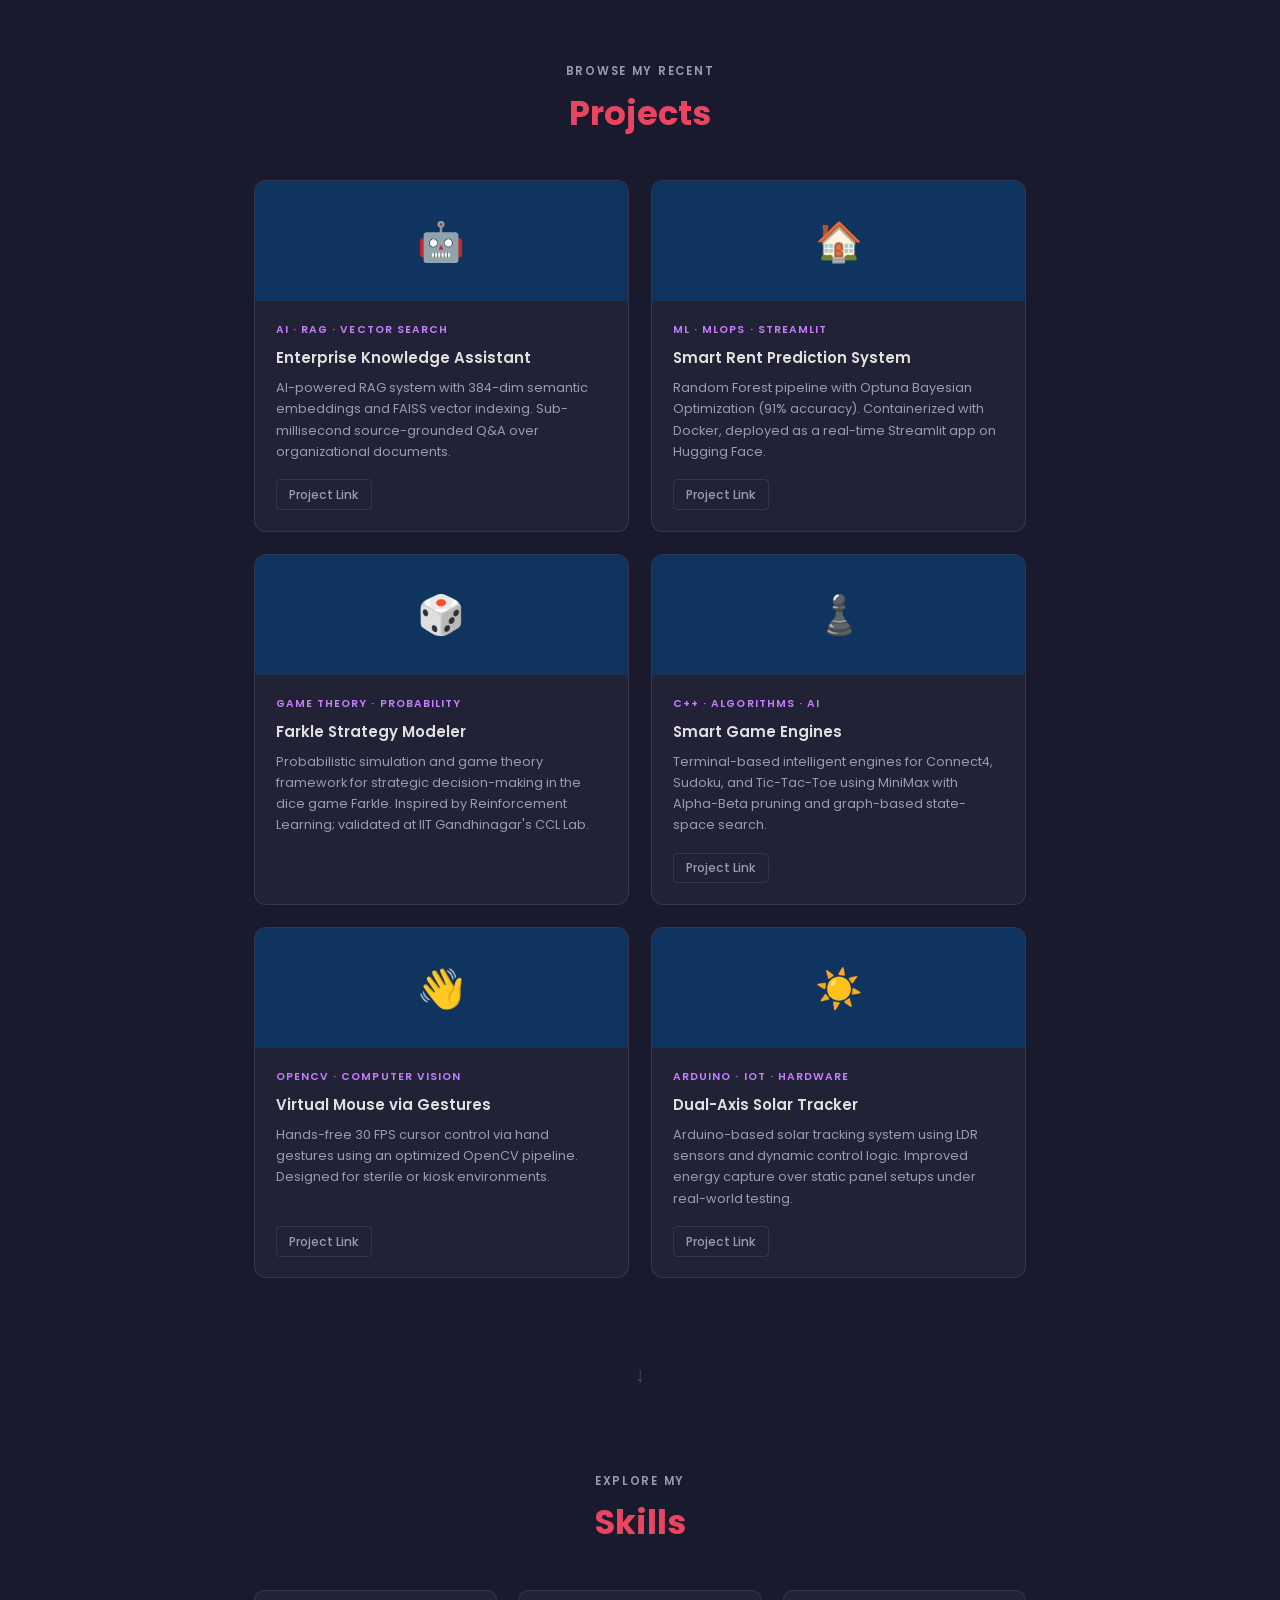
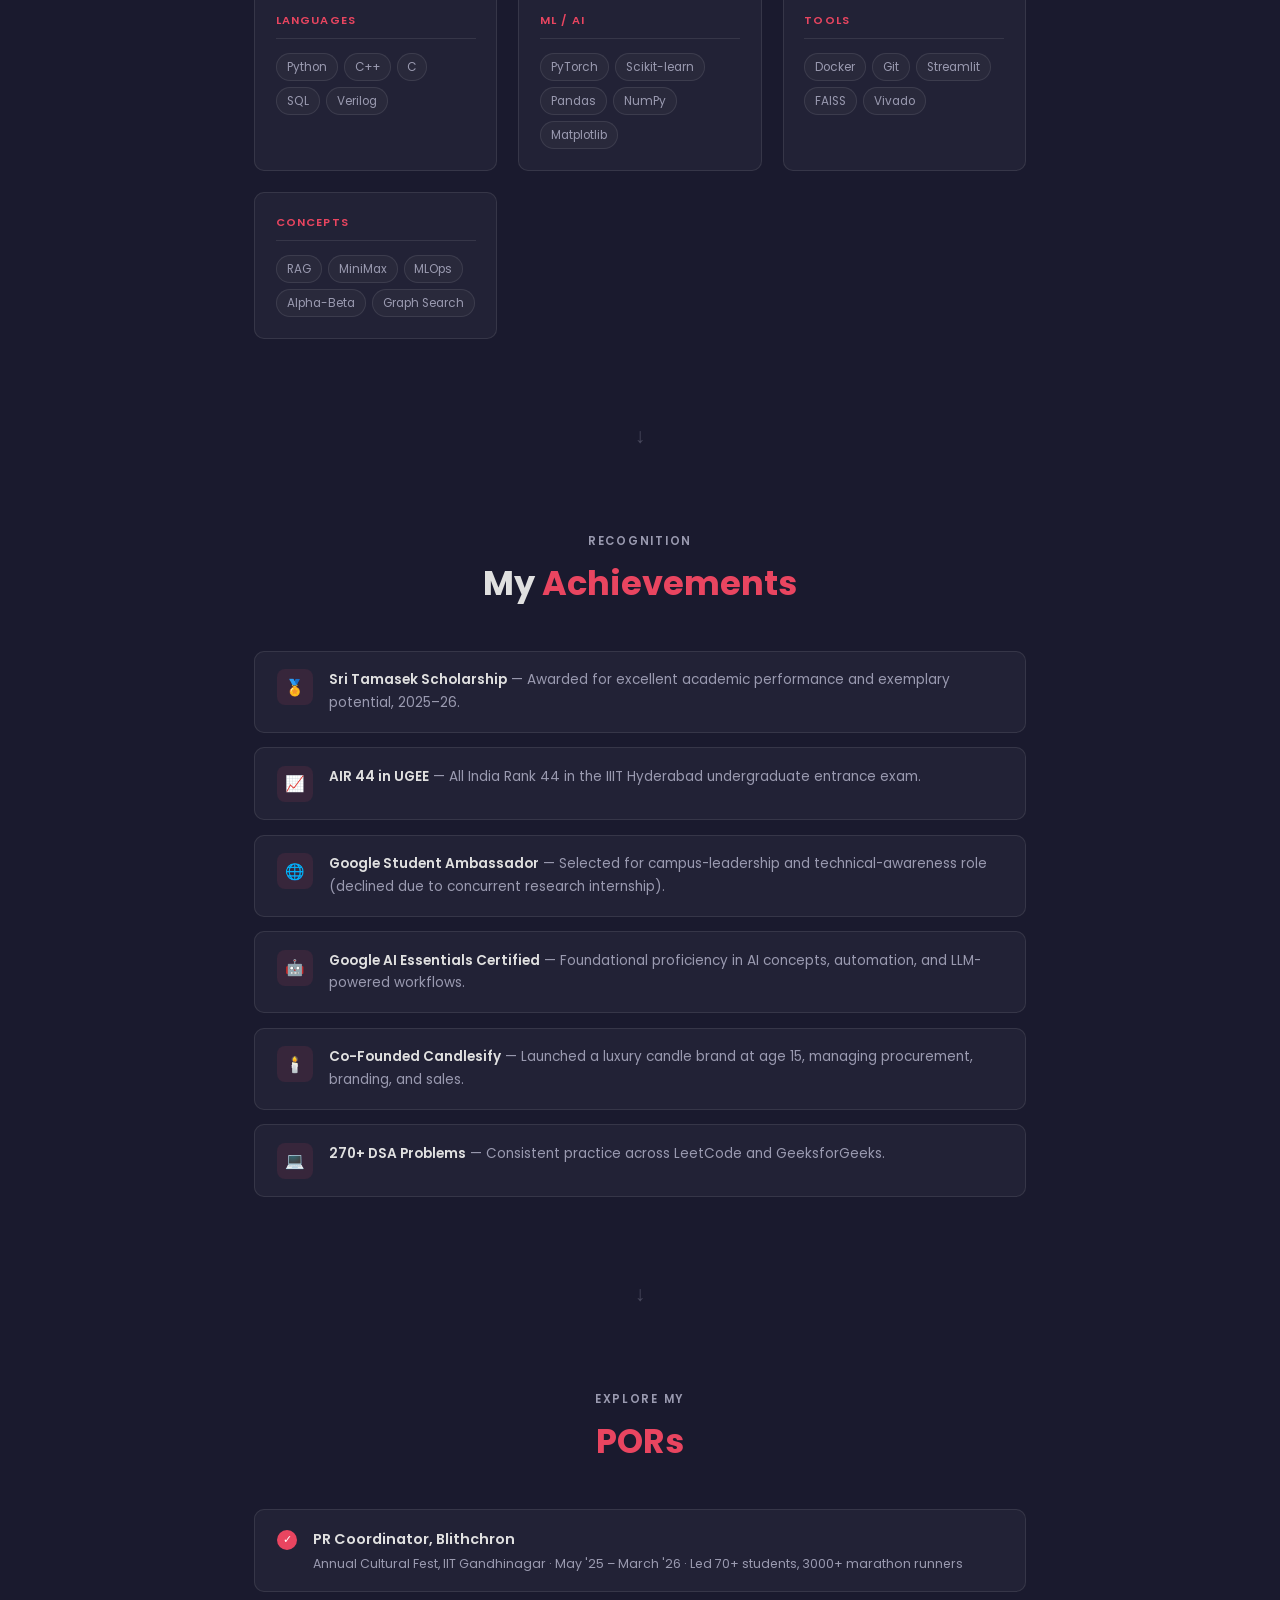
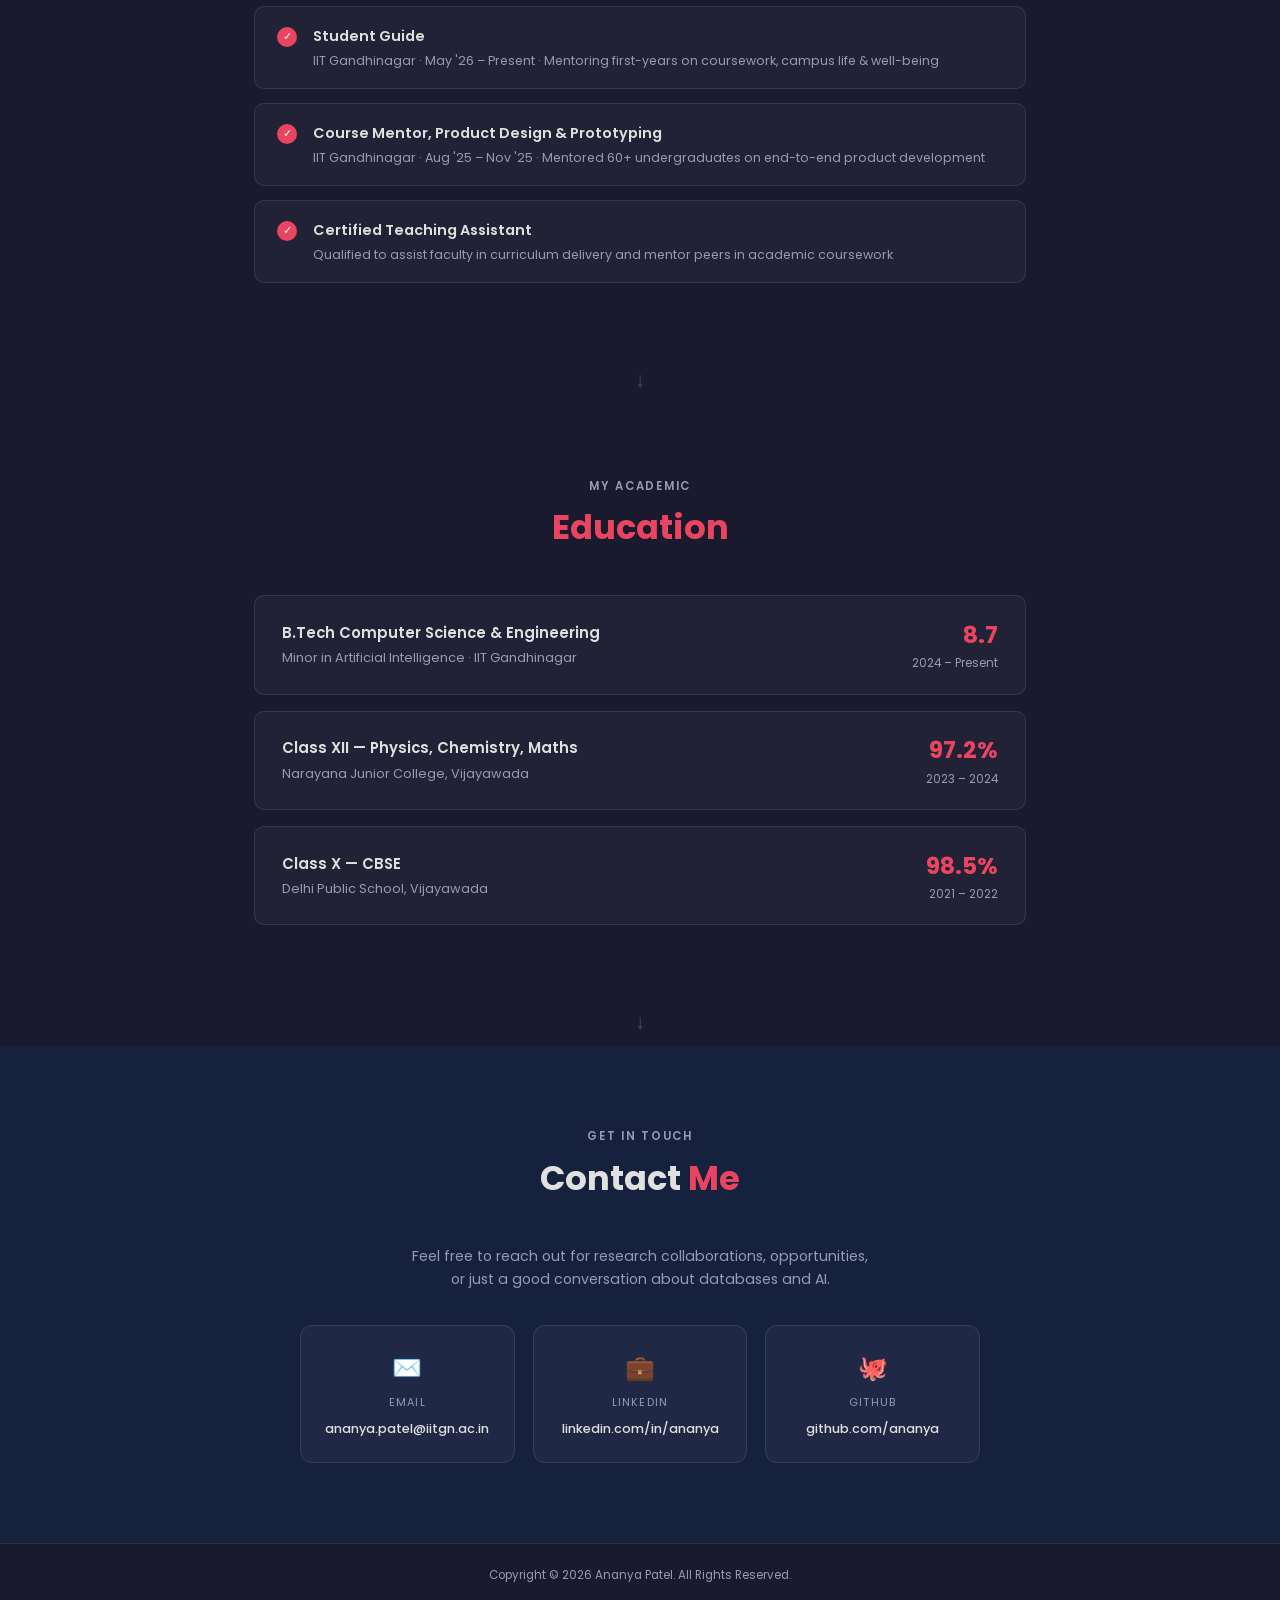
==== commit 3ccf314f: "made certain changes to the design" ====
--- a/index.html
+++ b/index.html
@@ -1,24 +1,49 @@
 <!DOCTYPE html>
-<html lang="en">
+<html lang="en" data-theme="dark">
 <head>
   <meta charset="UTF-8"/>
   <meta name="viewport" content="width=device-width, initial-scale=1.0"/>
   <title>Ananya Patel</title>
   <link rel="preconnect" href="https://fonts.googleapis.com">
-  <link href="https://fonts.googleapis.com/css2?family=Poppins:wght@300;400;500;600;700&display=swap" rel="stylesheet">
+  <link href="https://fonts.googleapis.com/css2?family=Poppins:wght@300;400;500;600;700&family=Source+Code+Pro:wght@400;600&display=swap" rel="stylesheet">
   <style>
     *, *::before, *::after { box-sizing: border-box; margin: 0; padding: 0; }
 
+    /* ── THEMES ─────────────────────────────── */
     :root {
+      --transition-theme: background 0.35s ease, color 0.35s ease, border-color 0.35s ease;
+    }
+
+    [data-theme="dark"] {
       --bg:        #1a1a2e;
       --bg2:       #16213e;
       --bg3:       #0f3460;
+      --nav-bg:    rgba(26,26,46,0.92);
       --accent:    #e94560;
       --accent2:   #c77dff;
       --text:      #e0e0e0;
       --muted:     #9a9ab0;
-      --border:    rgba(255,255,255,0.08);
+      --border:    rgba(255,255,255,0.09);
       --card-bg:   rgba(255,255,255,0.04);
+      --h1-from:   #ffffff;
+      --h1-to:     #c77dff;
+      --toggle-bg: rgba(255,255,255,0.08);
+    }
+
+    [data-theme="light"] {
+      --bg:        #f4f6fb;
+      --bg2:       #eaf0fc;
+      --bg3:       #d0ddf8;
+      --nav-bg:    rgba(244,246,251,0.94);
+      --accent:    #d63051;
+      --accent2:   #7c3aed;
+      --text:      #1a1a2e;
+      --muted:     #5c5f7a;
+      --border:    rgba(0,0,0,0.1);
+      --card-bg:   rgba(255,255,255,0.7);
+      --h1-from:   #1a1a2e;
+      --h1-to:     #7c3aed;
+      --toggle-bg: rgba(0,0,0,0.07);
     }
 
     html { scroll-behavior: smooth; }
@@ -28,59 +53,119 @@
       background: var(--bg);
       color: var(--text);
       line-height: 1.6;
+      transition: var(--transition-theme);
     }
 
     a { color: inherit; text-decoration: none; }
 
-    /* ── NAV ───────────────────────────────── */
+    /* ── NAV ─────────────────────────────────── */
     nav {
       position: fixed; top: 0; left: 0; right: 0; z-index: 99;
       display: flex; justify-content: space-between; align-items: center;
-      padding: 1rem 5%;
-      background: rgba(26, 26, 46, 0.92);
-      backdrop-filter: blur(10px);
+      padding: 0.9rem 5%;
+      background: var(--nav-bg);
+      backdrop-filter: blur(12px);
       border-bottom: 1px solid var(--border);
-    }
+      transition: var(--transition-theme);
+    }
+
+    /* ── LOGO TYPEWRITER ─────────────────────── */
     .nav-logo {
-      display: flex; align-items: center; gap: 0.6rem;
-      font-weight: 700; font-size: 1.1rem; color: var(--text);
-    }
-    .nav-logo .dot { color: var(--accent); }
-    .nav-links { display: flex; gap: 1.8rem; list-style: none; }
+      font-family: 'Source Code Pro', monospace;
+      font-size: 1.05rem; font-weight: 600;
+      color: var(--accent2);
+      letter-spacing: -0.01em;
+      white-space: nowrap;
+      user-select: none;
+    }
+    .logo-bracket { color: var(--muted); font-weight: 400; }
+    .logo-slash   { color: var(--accent); }
+    .logo-name    { color: var(--accent2); }
+    /* blinking cursor after logo */
+    .logo-cursor {
+      display: inline-block;
+      width: 2px; height: 1em;
+      background: var(--accent2);
+      margin-left: 1px;
+      vertical-align: middle;
+      animation: blink 1s step-end infinite;
+    }
+    @keyframes blink { 0%,100%{opacity:1} 50%{opacity:0} }
+
+    .nav-right { display: flex; align-items: center; gap: 1.5rem; }
+    .nav-links { display: flex; gap: 1.6rem; list-style: none; }
     .nav-links a {
-      font-size: 0.85rem; font-weight: 500; color: var(--muted);
+      font-size: 0.83rem; font-weight: 500; color: var(--muted);
       transition: color 0.2s;
     }
     .nav-links a:hover { color: var(--text); }
-    .nav-links .resume-btn {
-      background: var(--accent); color: #fff;
-      padding: 0.4rem 1.1rem; border-radius: 4px;
-      font-size: 0.8rem; font-weight: 600; color: white;
+    .resume-btn {
+      background: var(--accent); color: #fff !important;
+      padding: 0.38rem 1rem; border-radius: 5px;
+      font-size: 0.8rem; font-weight: 600;
       transition: opacity 0.2s;
     }
-    .nav-links .resume-btn:hover { opacity: 0.85; }
-
-    /* ── HERO ──────────────────────────────── */
+    .resume-btn:hover { opacity: 0.85; }
+
+    /* ── THEME TOGGLE ────────────────────────── */
+    .theme-toggle {
+      width: 42px; height: 24px;
+      background: var(--toggle-bg);
+      border: 1px solid var(--border);
+      border-radius: 20px;
+      cursor: pointer;
+      position: relative;
+      transition: background 0.3s;
+      flex-shrink: 0;
+    }
+    .theme-toggle::after {
+      content: '';
+      position: absolute;
+      width: 16px; height: 16px;
+      border-radius: 50%;
+      background: var(--accent2);
+      top: 3px; left: 3px;
+      transition: transform 0.3s, background 0.3s;
+    }
+    [data-theme="light"] .theme-toggle::after {
+      transform: translateX(18px);
+      background: var(--accent);
+    }
+    .toggle-icons {
+      position: absolute; inset: 0;
+      display: flex; align-items: center; justify-content: space-between;
+      padding: 0 4px; font-size: 0.6rem; pointer-events: none;
+    }
+
+    /* ── HERO ─────────────────────────────────── */
     #hero {
       min-height: 100vh;
+      display: grid;
+      grid-template-columns: 1fr 1fr;
+      align-items: center;
+      gap: 4rem;
+      padding: 7rem 8% 5rem;
+      max-width: 1100px;
+      margin: 0 auto;
+    }
+
+    /* LEFT COLUMN */
+    .hero-left {
       display: flex; flex-direction: column;
-      align-items: center; justify-content: center;
-      text-align: center;
-      padding: 8rem 5% 5rem;
+      align-items: center; text-align: center;
       gap: 0;
     }
 
-    /* photo */
     .profile-photo-wrap {
       position: relative;
-      width: 200px; height: 200px;
-      margin-bottom: 2rem;
+      width: 210px; height: 210px;
+      margin-bottom: 1.8rem;
     }
     .profile-ring {
       width: 100%; height: 100%;
       border-radius: 50%;
       border: 3px solid var(--accent);
-      padding: 4px;
+      padding: 5px;
       cursor: pointer;
       transition: border-color 0.3s;
     }
@@ -95,117 +180,125 @@
     }
     .profile-inner img {
       width: 100%; height: 100%; object-fit: cover;
-      display: none;
-      position: absolute; inset: 0;
+      display: none; position: absolute; inset: 0;
     }
     .profile-placeholder {
       display: flex; flex-direction: column; align-items: center; gap: 0.4rem;
       color: var(--muted); font-size: 0.7rem;
     }
-    .profile-placeholder svg { opacity: 0.5; }
+    .profile-placeholder svg { opacity: 0.45; }
     #photo-input { display: none; }
 
-    .hero-greeting {
-      font-size: 1rem; font-weight: 400; color: var(--muted);
-      margin-bottom: 0.5rem;
-    }
-    .hero-greeting span { color: var(--accent); font-weight: 600; }
-
-    h1 {
-      font-size: clamp(2.2rem, 5vw, 3.6rem);
-      font-weight: 700;
-      line-height: 1.1;
-      margin-bottom: 0.8rem;
-      background: linear-gradient(135deg, #fff 0%, var(--accent2) 100%);
+    .hero-name {
+      font-size: clamp(1.7rem, 3vw, 2.3rem);
+      font-weight: 700; line-height: 1.1;
+      margin-bottom: 0.35rem;
+      background: linear-gradient(135deg, var(--h1-from) 0%, var(--h1-to) 100%);
       -webkit-background-clip: text;
       -webkit-text-fill-color: transparent;
       background-clip: text;
     }
-
     .hero-role {
-      font-size: 1rem; font-weight: 500; color: var(--accent);
-      margin-bottom: 0.4rem;
+      font-size: 0.88rem; font-weight: 500; color: var(--accent);
+      margin-bottom: 0.25rem;
     }
     .hero-sub {
-      font-size: 0.9rem; color: var(--muted);
-      margin-bottom: 2rem;
-    }
-
-    .hero-btns { display: flex; gap: 1rem; justify-content: center; flex-wrap: wrap; margin-bottom: 2rem; }
+      font-size: 0.78rem; color: var(--muted);
+      margin-bottom: 1.6rem;
+    }
+
+    .hero-btns {
+      display: flex; gap: 0.8rem; flex-wrap: wrap; justify-content: center;
+      margin-bottom: 1.6rem;
+    }
     .btn-fill {
-      padding: 0.7rem 1.8rem; border-radius: 6px;
+      padding: 0.62rem 1.5rem; border-radius: 6px;
       background: var(--accent); color: #fff;
-      font-size: 0.88rem; font-weight: 600;
+      font-size: 0.83rem; font-weight: 600;
       transition: opacity 0.2s, transform 0.15s;
+      display: inline-flex; align-items: center; gap: 0.4rem;
     }
     .btn-fill:hover { opacity: 0.85; transform: translateY(-2px); }
     .btn-ghost {
-      padding: 0.7rem 1.8rem; border-radius: 6px;
+      padding: 0.62rem 1.5rem; border-radius: 6px;
       border: 1.5px solid var(--muted); color: var(--text);
-      font-size: 0.88rem; font-weight: 500;
-      transition: border-color 0.2s, color 0.2s;
-    }
-    .btn-ghost:hover { border-color: var(--text); }
-
-    .social-row { display: flex; gap: 1.2rem; justify-content: center; }
+      font-size: 0.83rem; font-weight: 500;
+      transition: border-color 0.2s;
+    }
+    .btn-ghost:hover { border-color: var(--accent2); }
+
+    .social-row { display: flex; gap: 1rem; justify-content: center; }
     .social-icon {
-      width: 40px; height: 40px; border-radius: 8px;
+      width: 38px; height: 38px; border-radius: 8px;
       border: 1px solid var(--border);
       display: flex; align-items: center; justify-content: center;
-      font-size: 1rem; color: var(--muted);
+      color: var(--muted);
       transition: border-color 0.2s, color 0.2s, background 0.2s;
     }
-    .social-icon:hover { border-color: var(--accent); color: var(--accent); background: rgba(233,69,96,0.08); }
-
-    /* ── SECTION SHARED ────────────────────── */
-    section { padding: 5rem 5%; max-width: 900px; margin: 0 auto; }
-    section.full-w { max-width: none; }
-
-    .section-eyebrow {
-      font-size: 0.75rem; font-weight: 600; letter-spacing: 0.15em;
+    .social-icon:hover { border-color: var(--accent); color: var(--accent); }
+
+    /* RIGHT COLUMN — ABOUT */
+    .hero-right { display: flex; flex-direction: column; gap: 1.5rem; }
+    .about-greeting {
+      font-size: 0.75rem; font-weight: 600; letter-spacing: 0.14em;
       text-transform: uppercase; color: var(--muted);
-      margin-bottom: 0.5rem;
-    }
-    h2 {
-      font-size: clamp(1.6rem, 3vw, 2.2rem);
-      font-weight: 700; margin-bottom: 3rem;
-    }
-    h2 .accent { color: var(--accent); }
-
+    }
+    .hero-right h2 {
+      font-size: clamp(1.5rem, 2.5vw, 2rem);
+      font-weight: 700; margin-bottom: 0;
+      line-height: 1.2;
+    }
+    .hero-right h2 .accent { color: var(--accent); }
+    .about-exp-edu {
+      display: grid; grid-template-columns: 1fr 1fr;
+      gap: 1rem;
+    }
+    .mini-card {
+      background: var(--card-bg);
+      border: 1px solid var(--border);
+      border-radius: 10px;
+      padding: 1.1rem 1.3rem;
+      transition: border-color 0.25s;
+    }
+    .mini-card:hover { border-color: var(--accent2); }
+    .mini-label {
+      font-size: 0.65rem; font-weight: 600; letter-spacing: 0.1em;
+      text-transform: uppercase; color: var(--muted); margin-bottom: 0.5rem;
+    }
+    .mini-main { font-size: 0.85rem; font-weight: 600; margin-bottom: 0.2rem; }
+    .mini-sub  { font-size: 0.75rem; color: var(--muted); }
+    .about-bio {
+      font-size: 0.87rem; color: var(--muted); line-height: 1.85;
+    }
+
+    /* ── DIVIDER ARROW ───────────────────────── */
     .arrow-divider {
       display: flex; align-items: center; justify-content: center;
-      padding: 1rem 0 0;
-      color: var(--muted); font-size: 1.4rem; opacity: 0.4;
-    }
-
-    /* ── ABOUT ─────────────────────────────── */
-    #about { text-align: center; }
-    .about-grid {
-      display: grid;
-      grid-template-columns: 1fr 1fr;
-      gap: 2rem;
-      margin-bottom: 2.5rem;
-    }
-    .about-card {
-      background: var(--card-bg);
-      border: 1px solid var(--border);
-      border-radius: 12px;
-      padding: 1.8rem;
-      text-align: left;
-    }
-    .about-card-label {
-      font-size: 0.7rem; font-weight: 600; letter-spacing: 0.1em;
-      text-transform: uppercase; color: var(--muted); margin-bottom: 0.8rem;
-    }
-    .about-card-main { font-size: 0.95rem; font-weight: 600; margin-bottom: 0.3rem; }
-    .about-card-sub { font-size: 0.82rem; color: var(--muted); }
-    .about-bio {
-      font-size: 0.92rem; color: var(--muted); line-height: 1.85;
-      text-align: left; max-width: 720px; margin: 0 auto;
-    }
-
-    /* ── EXPERIENCE ────────────────────────── */
-    #experience { text-align: center; }
+      padding: 0.5rem 0;
+      color: var(--muted); font-size: 1.3rem; opacity: 0.35;
+    }
+
+    /* ── SECTION SHARED ──────────────────────── */
+    .sec-wrap {
+      padding: 4.5rem 5%;
+      max-width: 900px;
+      margin: 0 auto;
+      text-align: center;
+    }
+    .sec-wrap.full-w { max-width: none; }
+
+    .section-eyebrow {
+      font-size: 0.72rem; font-weight: 600; letter-spacing: 0.15em;
+      text-transform: uppercase; color: var(--muted);
+      margin-bottom: 0.4rem;
+    }
+    h2 {
+      font-size: clamp(1.6rem, 3vw, 2.1rem);
+      font-weight: 700; margin-bottom: 2.5rem;
+    }
+    h2 .accent { color: var(--accent); }
+
+    /* ── EXPERIENCE ──────────────────────────── */
     .exp-card {
       background: var(--card-bg);
       border: 1px solid var(--border);
@@ -222,28 +315,27 @@
     }
     .exp-title { font-size: 1rem; font-weight: 600; }
     .exp-date {
-      font-size: 0.75rem; color: var(--muted);
+      font-size: 0.73rem; color: var(--muted);
       border: 1px solid var(--border);
-      padding: 0.2rem 0.7rem; border-radius: 20px; white-space: nowrap;
-    }
-    .exp-org { font-size: 0.85rem; color: var(--accent); font-weight: 500; margin-bottom: 0.3rem; }
-    .exp-advisor { font-size: 0.78rem; color: var(--muted); margin-bottom: 1rem; }
-    .exp-bullets { list-style: none; display: flex; flex-direction: column; gap: 0.6rem; }
+      padding: 0.18rem 0.65rem; border-radius: 20px; white-space: nowrap;
+    }
+    .exp-org { font-size: 0.84rem; color: var(--accent); font-weight: 500; margin-bottom: 0.25rem; }
+    .exp-advisor { font-size: 0.76rem; color: var(--muted); margin-bottom: 1rem; }
+    .exp-bullets { list-style: none; display: flex; flex-direction: column; gap: 0.55rem; }
     .exp-bullets li {
-      font-size: 0.85rem; color: var(--muted); line-height: 1.7;
+      font-size: 0.84rem; color: var(--muted); line-height: 1.7;
       padding-left: 1.2rem; position: relative;
     }
     .exp-bullets li::before {
       content: '▸'; position: absolute; left: 0;
-      color: var(--accent); font-size: 0.7rem; top: 3px;
-    }
-
-    /* ── PROJECTS ──────────────────────────── */
-    #projects { text-align: center; }
+      color: var(--accent); font-size: 0.68rem; top: 4px;
+    }
+
+    /* ── PROJECTS GRID ───────────────────────── */
     .projects-grid {
       display: grid;
-      grid-template-columns: repeat(auto-fill, minmax(260px, 1fr));
-      gap: 1.5rem;
+      grid-template-columns: repeat(auto-fill, minmax(255px, 1fr));
+      gap: 1.4rem;
     }
     .project-card {
       background: var(--card-bg);
@@ -256,157 +348,152 @@
     }
     .project-card:hover { border-color: var(--accent2); transform: translateY(-4px); }
     .project-img {
-      height: 140px;
+      height: 120px;
       background: var(--bg3);
       display: flex; align-items: center; justify-content: center;
-      font-size: 2.5rem;
-    }
-    .project-body { padding: 1.4rem; flex: 1; display: flex; flex-direction: column; }
+      font-size: 2.4rem;
+    }
+    .project-body { padding: 1.3rem; flex: 1; display: flex; flex-direction: column; }
     .project-tag {
-      font-size: 0.68rem; font-weight: 600; letter-spacing: 0.1em;
-      text-transform: uppercase; color: var(--accent2); margin-bottom: 0.5rem;
-    }
-    .project-card h3 { font-size: 0.95rem; font-weight: 600; margin-bottom: 0.5rem; }
-    .project-card p { font-size: 0.82rem; color: var(--muted); line-height: 1.65; flex: 1; }
-    .project-links {
-      display: flex; gap: 0.8rem; margin-top: 1.2rem;
-    }
+      font-size: 0.66rem; font-weight: 600; letter-spacing: 0.1em;
+      text-transform: uppercase; color: var(--accent2); margin-bottom: 0.45rem;
+    }
+    .project-card h3 { font-size: 0.93rem; font-weight: 600; margin-bottom: 0.45rem; }
+    .project-card p { font-size: 0.8rem; color: var(--muted); line-height: 1.65; flex: 1; }
+    .project-links { display: flex; gap: 0.7rem; margin-top: 1.1rem; }
     .proj-link {
-      font-size: 0.78rem; font-weight: 500; color: var(--muted);
-      border: 1px solid var(--border); padding: 0.3rem 0.8rem;
+      font-size: 0.76rem; font-weight: 500; color: var(--muted);
+      border: 1px solid var(--border); padding: 0.28rem 0.75rem;
       border-radius: 4px; transition: border-color 0.2s, color 0.2s;
     }
     .proj-link:hover { border-color: var(--accent2); color: var(--accent2); }
 
-    /* ── SKILLS ────────────────────────────── */
-    #skills { text-align: center; }
+    /* ── SKILLS ──────────────────────────────── */
     .skills-grid {
       display: grid;
-      grid-template-columns: repeat(auto-fill, minmax(200px, 1fr));
-      gap: 1.5rem;
+      grid-template-columns: repeat(auto-fill, minmax(190px, 1fr));
+      gap: 1.3rem;
     }
     .skill-group {
       background: var(--card-bg);
       border: 1px solid var(--border);
       border-radius: 10px;
-      padding: 1.4rem;
-      text-align: left;
+      padding: 1.3rem; text-align: left;
     }
     .skill-group h4 {
-      font-size: 0.72rem; font-weight: 600; letter-spacing: 0.1em;
+      font-size: 0.7rem; font-weight: 600; letter-spacing: 0.1em;
       text-transform: uppercase; color: var(--accent);
-      margin-bottom: 1rem; padding-bottom: 0.5rem;
+      margin-bottom: 0.9rem; padding-bottom: 0.5rem;
       border-bottom: 1px solid var(--border);
     }
-    .pills { display: flex; flex-wrap: wrap; gap: 0.4rem; }
+    .pills { display: flex; flex-wrap: wrap; gap: 0.38rem; }
     .pill {
-      font-size: 0.75rem; color: var(--muted);
-      background: rgba(255,255,255,0.05); border: 1px solid var(--border);
-      padding: 0.25rem 0.65rem; border-radius: 20px;
-    }
-
-    /* ── ACHIEVEMENTS ──────────────────────── */
-    #achievements { text-align: center; }
-    .ach-list { display: flex; flex-direction: column; gap: 1rem; text-align: left; }
+      font-size: 0.74rem; color: var(--muted);
+      background: rgba(128,128,128,0.08); border: 1px solid var(--border);
+      padding: 0.22rem 0.62rem; border-radius: 20px;
+    }
+
+    /* ── ACHIEVEMENTS ────────────────────────── */
+    .ach-list { display: flex; flex-direction: column; gap: 0.9rem; text-align: left; }
     .ach-item {
       display: flex; align-items: flex-start; gap: 1rem;
       background: var(--card-bg); border: 1px solid var(--border);
-      border-radius: 10px; padding: 1.2rem 1.5rem;
+      border-radius: 10px; padding: 1.1rem 1.4rem;
       transition: border-color 0.25s;
     }
     .ach-item:hover { border-color: var(--accent2); }
     .ach-icon {
-      width: 38px; height: 38px; border-radius: 8px;
-      background: rgba(233,69,96,0.12); color: var(--accent);
+      width: 36px; height: 36px; border-radius: 8px;
+      background: rgba(233,69,96,0.1); color: var(--accent);
       display: flex; align-items: center; justify-content: center;
-      font-size: 1rem; flex-shrink: 0;
-    }
-    .ach-text { font-size: 0.87rem; color: var(--muted); line-height: 1.65; }
+      font-size: 0.98rem; flex-shrink: 0;
+    }
+    .ach-text { font-size: 0.85rem; color: var(--muted); line-height: 1.65; }
     .ach-text strong { color: var(--text); font-weight: 600; }
 
-    /* ── PORS ──────────────────────────────── */
-    #pors { text-align: center; }
-    .por-list { display: flex; flex-direction: column; gap: 0.9rem; text-align: left; }
+    /* ── PORs ────────────────────────────────── */
+    .por-list { display: flex; flex-direction: column; gap: 0.85rem; text-align: left; }
     .por-item {
       display: flex; align-items: flex-start; gap: 1rem;
-      padding: 1.2rem 1.5rem;
+      padding: 1.1rem 1.4rem;
       background: var(--card-bg); border: 1px solid var(--border);
-      border-radius: 10px;
-    }
+      border-radius: 10px; transition: border-color 0.25s;
+    }
+    .por-item:hover { border-color: var(--accent); }
     .por-check {
       width: 20px; height: 20px; border-radius: 50%;
-      background: var(--accent); display: flex; align-items: center; justify-content: center;
-      font-size: 0.7rem; color: white; flex-shrink: 0; margin-top: 2px;
-    }
-    .por-info h4 { font-size: 0.92rem; font-weight: 600; margin-bottom: 0.2rem; }
-    .por-info p { font-size: 0.8rem; color: var(--muted); }
-
-    /* ── EDUCATION ─────────────────────────── */
-    #education { text-align: center; }
+      background: var(--accent);
+      display: flex; align-items: center; justify-content: center;
+      font-size: 0.68rem; color: white; flex-shrink: 0; margin-top: 2px;
+    }
+    .por-info h4 { font-size: 0.9rem; font-weight: 600; margin-bottom: 0.2rem; }
+    .por-info p  { font-size: 0.78rem; color: var(--muted); }
+
+    /* ── EDUCATION ───────────────────────────── */
     .edu-cards { display: flex; flex-direction: column; gap: 1rem; text-align: left; }
     .edu-card {
       display: flex; justify-content: space-between; align-items: center;
       gap: 1rem; flex-wrap: wrap;
       background: var(--card-bg); border: 1px solid var(--border);
-      border-radius: 10px; padding: 1.4rem 1.8rem;
+      border-radius: 10px; padding: 1.3rem 1.7rem;
       transition: border-color 0.25s;
     }
     .edu-card:hover { border-color: var(--accent); }
-    .edu-left h4 { font-size: 0.95rem; font-weight: 600; margin-bottom: 0.25rem; }
-    .edu-left p { font-size: 0.82rem; color: var(--muted); }
+    .edu-left h4 { font-size: 0.93rem; font-weight: 600; margin-bottom: 0.22rem; }
+    .edu-left p  { font-size: 0.8rem; color: var(--muted); }
     .edu-right { text-align: right; }
-    .edu-score {
-      font-size: 1.5rem; font-weight: 700; color: var(--accent);
-      font-family: 'Poppins', sans-serif;
-    }
-    .edu-year { font-size: 0.75rem; color: var(--muted); }
-
-    /* ── CONTACT ───────────────────────────── */
-    #contact {
+    .edu-score { font-size: 1.45rem; font-weight: 700; color: var(--accent); }
+    .edu-year  { font-size: 0.73rem; color: var(--muted); }
+
+    /* ── CONTACT ─────────────────────────────── */
+    #contact-sec {
+      background: var(--bg2);
+      padding: 5rem 5%;
       text-align: center;
-      background: var(--bg2);
-      max-width: none;
-      padding: 5rem 5%;
-    }
-    #contact .inner { max-width: 900px; margin: 0 auto; }
-    #contact .section-eyebrow { justify-content: center; }
-    .contact-desc { font-size: 0.9rem; color: var(--muted); max-width: 480px; margin: 0 auto 2.5rem; }
+      transition: var(--transition-theme);
+    }
+    #contact-sec .inner { max-width: 900px; margin: 0 auto; }
+    .contact-desc { font-size: 0.88rem; color: var(--muted); max-width: 460px; margin: 0 auto 2.2rem; }
     .contact-cards {
-      display: grid; grid-template-columns: repeat(auto-fit, minmax(200px, 1fr));
-      gap: 1.2rem; max-width: 700px; margin: 0 auto;
+      display: grid; grid-template-columns: repeat(auto-fit, minmax(195px, 1fr));
+      gap: 1.1rem; max-width: 680px; margin: 0 auto;
     }
     .contact-card {
-      display: flex; flex-direction: column; align-items: center; gap: 0.5rem;
-      padding: 1.5rem;
+      display: flex; flex-direction: column; align-items: center; gap: 0.45rem;
+      padding: 1.4rem;
       background: var(--card-bg); border: 1px solid var(--border);
       border-radius: 12px;
-      font-size: 0.85rem; color: var(--muted);
-      transition: border-color 0.2s, color 0.2s;
-    }
-    .contact-card:hover { border-color: var(--accent); color: var(--text); }
-    .contact-card .cc-icon { font-size: 1.6rem; margin-bottom: 0.3rem; }
-    .contact-card .cc-label { font-size: 0.7rem; text-transform: uppercase; letter-spacing: 0.1em; color: var(--muted); }
-    .contact-card .cc-val { font-size: 0.82rem; font-weight: 500; }
-
-    /* ── FOOTER ────────────────────────────── */
+      transition: border-color 0.2s;
+    }
+    .contact-card:hover { border-color: var(--accent); }
+    .cc-icon  { font-size: 1.5rem; }
+    .cc-label { font-size: 0.68rem; text-transform: uppercase; letter-spacing: 0.1em; color: var(--muted); }
+    .cc-val   { font-size: 0.8rem; font-weight: 500; color: var(--text); }
+
+    /* ── FOOTER ──────────────────────────────── */
     footer {
-      text-align: center;
-      padding: 1.5rem;
-      font-size: 0.75rem; color: var(--muted);
+      text-align: center; padding: 1.4rem;
+      font-size: 0.73rem; color: var(--muted);
       border-top: 1px solid var(--border);
       background: var(--bg);
-    }
-
-    /* ── REVEAL ────────────────────────────── */
-    .reveal { opacity: 0; transform: translateY(20px); transition: opacity 0.5s ease, transform 0.5s ease; }
+      transition: var(--transition-theme);
+    }
+
+    /* ── SCROLL REVEAL ───────────────────────── */
+    .reveal { opacity: 0; transform: translateY(18px); transition: opacity 0.5s ease, transform 0.5s ease; }
     .reveal.visible { opacity: 1; transform: none; }
 
-    /* ── MOBILE ────────────────────────────── */
-    @media (max-width: 640px) {
-      .about-grid { grid-template-columns: 1fr; }
-      .nav-links { gap: 1rem; }
-      .nav-links li:nth-child(-n+2) { display: none; }
-      h1 { font-size: 2rem; }
+    /* ── MOBILE ──────────────────────────────── */
+    @media (max-width: 720px) {
+      #hero {
+        grid-template-columns: 1fr;
+        padding: 6rem 6% 3rem;
+        gap: 2.5rem;
+        text-align: center;
+      }
+      .hero-right { text-align: center; }
+      .about-exp-edu { grid-template-columns: 1fr; }
+      .nav-links li:not(:last-child):not(:nth-last-child(2)) { display: none; }
       .edu-card { flex-direction: column; }
       .edu-right { text-align: left; }
     }
@@ -414,89 +501,104 @@
 </head>
 <body>
 
-<!-- NAV -->
+<!-- ── NAV ───────────────────────────────────── -->
 <nav>
-  <div class="nav-logo">Ananya<span class="dot">.</span></div>
-  <ul class="nav-links">
-    <li><a href="#about">About</a></li>
-    <li><a href="#experience">Experience</a></li>
-    <li><a href="#projects">Projects</a></li>
-    <li><a href="#contact">Contact</a></li>
-    <li><a href="#" class="resume-btn">Resume</a></li>
-  </ul>
+  <div class="nav-logo">
+    <span class="logo-bracket">&lt;</span><span class="logo-name" id="typewriter-name"></span><span class="logo-slash">/</span><span class="logo-bracket">&gt;</span><span class="logo-cursor"></span>
+  </div>
+
+  <div class="nav-right">
+    <ul class="nav-links">
+      <li><a href="#about-sec">About</a></li>
+      <li><a href="#experience-sec">Experience</a></li>
+      <li><a href="#projects-sec">Projects</a></li>
+      <li><a href="#contact-sec">Contact</a></li>
+      <li><a href="#" class="resume-btn">Resume</a></li>
+    </ul>
+    <!-- Theme toggle -->
+    <button class="theme-toggle" id="themeToggle" title="Toggle light/dark mode" aria-label="Toggle theme">
+      <div class="toggle-icons"><span>🌙</span><span>☀️</span></div>
+    </button>
+  </div>
 </nav>
 
-<!-- HERO -->
+<!-- ── HERO ──────────────────────────────────── -->
 <section id="hero">
-  <div class="profile-photo-wrap">
-    <div class="profile-ring" onclick="document.getElementById('photo-input').click()" title="Click to upload photo">
-      <div class="profile-inner">
-        <img id="profile-img" src="" alt="Ananya Patel">
-        <div class="profile-placeholder" id="profile-placeholder">
-          <svg width="40" height="40" viewBox="0 0 24 24" fill="none" stroke="currentColor" stroke-width="1.5">
-            <circle cx="12" cy="8" r="4"/><path d="M4 20c0-4 3.6-7 8-7s8 3 8 7"/>
-          </svg>
-          <span>Add photo</span>
+
+  <!-- LEFT: photo + name + buttons -->
+  <div class="hero-left reveal">
+    <div class="profile-photo-wrap">
+      <div class="profile-ring" onclick="document.getElementById('photo-input').click()" title="Click to upload your photo">
+        <div class="profile-inner">
+          <img id="profile-img" src="" alt="Ananya Patel">
+          <div class="profile-placeholder" id="profile-placeholder">
+            <svg width="42" height="42" viewBox="0 0 24 24" fill="none" stroke="currentColor" stroke-width="1.4">
+              <circle cx="12" cy="8" r="4"/><path d="M4 20c0-4 3.6-7 8-7s8 3 8 7"/>
+            </svg>
+            <span>Add photo</span>
+          </div>
         </div>
       </div>
-    </div>
-    <input type="file" id="photo-input" accept="image/*">
-  </div>
-
-  <p class="hero-greeting">Hi! This is</p>
-  <h1>Ananya Patel</h1>
-  <p class="hero-role">Summer Research Intern @ IIT Hyderabad</p>
-  <p class="hero-sub">B.Tech Computer Science and Engineering · IIT Gandhinagar</p>
-
-  <div class="hero-btns">
-    <a href="#" class="btn-fill">Download CV</a>
-    <a href="#contact" class="btn-ghost">Contact Me</a>
-  </div>
-
-  <div class="social-row">
-    <a href="#" class="social-icon" title="LinkedIn">
-      <svg width="18" height="18" fill="currentColor" viewBox="0 0 24 24"><path d="M16 8a6 6 0 0 1 6 6v7h-4v-7a2 2 0 0 0-2-2 2 2 0 0 0-2 2v7h-4v-7a6 6 0 0 1 6-6z"/><rect x="2" y="9" width="4" height="12"/><circle cx="4" cy="4" r="2"/></svg>
-    </a>
-    <a href="#" class="social-icon" title="GitHub">
-      <svg width="18" height="18" fill="currentColor" viewBox="0 0 24 24"><path d="M9 19c-5 1.5-5-2.5-7-3m14 6v-3.87a3.37 3.37 0 0 0-.94-2.61c3.14-.35 6.44-1.54 6.44-7A5.44 5.44 0 0 0 20 4.77 5.07 5.07 0 0 0 19.91 1S18.73.65 16 2.48a13.38 13.38 0 0 0-7 0C6.27.65 5.09 1 5.09 1A5.07 5.07 0 0 0 5 4.77a5.44 5.44 0 0 0-1.5 3.78c0 5.42 3.3 6.61 6.44 7A3.37 3.37 0 0 0 9 18.13V22"/></svg>
-    </a>
-    <a href="mailto:ananya.patel@iitgn.ac.in" class="social-icon" title="Email">
-      <svg width="18" height="18" fill="none" stroke="currentColor" stroke-width="2" viewBox="0 0 24 24"><rect x="2" y="4" width="20" height="16" rx="2"/><path d="m2 7 10 7 10-7"/></svg>
-    </a>
-  </div>
+      <input type="file" id="photo-input" accept="image/*">
+    </div>
+
+    <p class="hero-greeting" style="font-size:0.85rem;color:var(--muted);margin-bottom:0.35rem;">Hi! This is</p>
+    <div class="hero-name">Ananya Patel</div>
+    <div class="hero-role">Summer Research Intern @ IIT Hyderabad</div>
+    <div class="hero-sub">B.Tech CSE (Minor: AI) · IIT Gandhinagar</div>
+
+    <div class="hero-btns">
+      <a href="#" class="btn-fill">
+        <svg width="14" height="14" fill="none" stroke="currentColor" stroke-width="2.2" viewBox="0 0 24 24"><path d="M21 15v4a2 2 0 0 1-2 2H5a2 2 0 0 1-2-2v-4"/><polyline points="7 10 12 15 17 10"/><line x1="12" y1="15" x2="12" y2="3"/></svg>
+        Download CV
+      </a>
+      <a href="#contact-sec" class="btn-ghost">Contact Me</a>
+    </div>
+
+    <div class="social-row">
+      <a href="#" class="social-icon" title="LinkedIn">
+        <svg width="16" height="16" fill="currentColor" viewBox="0 0 24 24"><path d="M16 8a6 6 0 0 1 6 6v7h-4v-7a2 2 0 0 0-2-2 2 2 0 0 0-2 2v7h-4v-7a6 6 0 0 1 6-6z"/><rect x="2" y="9" width="4" height="12"/><circle cx="4" cy="4" r="2"/></svg>
+      </a>
+      <a href="#" class="social-icon" title="GitHub">
+        <svg width="16" height="16" fill="currentColor" viewBox="0 0 24 24"><path d="M9 19c-5 1.5-5-2.5-7-3m14 6v-3.87a3.37 3.37 0 0 0-.94-2.61c3.14-.35 6.44-1.54 6.44-7A5.44 5.44 0 0 0 20 4.77 5.07 5.07 0 0 0 19.91 1S18.73.65 16 2.48a13.38 13.38 0 0 0-7 0C6.27.65 5.09 1 5.09 1A5.07 5.07 0 0 0 5 4.77a5.44 5.44 0 0 0-1.5 3.78c0 5.42 3.3 6.61 6.44 7A3.37 3.37 0 0 0 9 18.13V22"/></svg>
+      </a>
+      <a href="mailto:ananya.patel@iitgn.ac.in" class="social-icon" title="Email">
+        <svg width="16" height="16" fill="none" stroke="currentColor" stroke-width="2" viewBox="0 0 24 24"><rect x="2" y="4" width="20" height="16" rx="2"/><path d="m2 7 10 7 10-7"/></svg>
+      </a>
+    </div>
+  </div>
+
+  <!-- RIGHT: About Me -->
+  <div class="hero-right reveal">
+    <div class="about-greeting">Get to Know More</div>
+    <h2>About <span class="accent">Me</span></h2>
+
+    <div class="about-exp-edu">
+      <div class="mini-card">
+        <div class="mini-label">Experience</div>
+        <div class="mini-main">Research Intern</div>
+        <div class="mini-sub">IIT Hyderabad · 2026</div>
+      </div>
+      <div class="mini-card">
+        <div class="mini-label">Education</div>
+        <div class="mini-main">B.Tech CSE + AI</div>
+        <div class="mini-sub">IIT Gandhinagar · CPI 8.7</div>
+      </div>
+    </div>
+
+    <p class="about-bio">
+      I'm a sophomore at IIT Gandhinagar fascinated by the intersection of database systems, machine learning, and intelligent algorithms. My current research investigates how query optimizer plan-switch boundaries can characterize worst-case query execution error — reducing computation without exhaustive search-space exploration.
+      <br><br>
+      Outside research, I build end-to-end ML systems, game engines in C++, and AI-powered tools. I co-founded a candle brand at 15, earned a Sri Tamasek Scholarship, and led a 70-person PR team for Gujarat's largest student cultural festival.
+    </p>
+  </div>
+
 </section>
 
 <div class="arrow-divider">↓</div>
 
-<!-- ABOUT -->
-<section id="about">
-  <div class="section-eyebrow reveal">Get to Know More</div>
-  <h2 class="reveal">About <span class="accent">Me</span></h2>
-
-  <div class="about-grid reveal">
-    <div class="about-card">
-      <div class="about-card-label">Experience</div>
-      <div class="about-card-main">Summer Research Intern</div>
-      <div class="about-card-sub">IIT Hyderabad · May 2026 – Present</div>
-      <div class="about-card-sub" style="margin-top:0.3rem">Advisor: Prof. Anupam Sanghi</div>
-    </div>
-    <div class="about-card">
-      <div class="about-card-label">Education</div>
-      <div class="about-card-main">B.Tech CSE (Minor: AI)</div>
-      <div class="about-card-sub">IIT Gandhinagar · 2024 – 2028</div>
-      <div class="about-card-sub" style="margin-top:0.3rem">CPI: 8.7 / 10</div>
-    </div>
-  </div>
-
-  <p class="about-bio reveal">
-    I'm a sophomore at IIT Gandhinagar fascinated by the intersection of database systems, machine learning, and intelligent algorithms. My current research investigates how query optimizer plan-switch boundaries can characterize worst-case query execution error — reducing computation in performance profiling without exhaustive search-space exploration. Outside research, I enjoy building end-to-end ML systems, game engines in C++, and AI-powered tools. I also co-founded a candle brand at 15 and led the PR team for Gujarat's largest student cultural festival.
-  </p>
-</section>
-
-<div class="arrow-divider">↓</div>
-
-<!-- EXPERIENCE -->
-<section id="experience">
+<!-- ── EXPERIENCE ──────────────────────────────── -->
+<div class="sec-wrap" id="experience-sec">
   <div class="section-eyebrow reveal">Browse My</div>
   <h2 class="reveal"><span class="accent">Experience</span></h2>
 
@@ -514,26 +616,23 @@
       <li>Designing and implementing graph-based exploration algorithms to identify representative high-error regions, enabling efficient performance characterization without exhaustive search-space exploration.</li>
     </ul>
   </div>
-</section>
+</div>
 
 <div class="arrow-divider">↓</div>
 
-<!-- PROJECTS -->
-<section id="projects">
+<!-- ── PROJECTS ───────────────────────────────── -->
+<div class="sec-wrap" id="projects-sec">
   <div class="section-eyebrow reveal">Browse My Recent</div>
   <h2 class="reveal"><span class="accent">Projects</span></h2>
 
   <div class="projects-grid">
-
     <div class="project-card reveal">
       <div class="project-img">🤖</div>
       <div class="project-body">
         <div class="project-tag">AI · RAG · Vector Search</div>
         <h3>Enterprise Knowledge Assistant</h3>
-        <p>AI-powered RAG system with 384-dim semantic embeddings and FAISS vector indexing. Delivers sub-millisecond source-grounded Q&A over organizational document repositories.</p>
-        <div class="project-links">
-          <a href="#" class="proj-link">Project Link</a>
-        </div>
+        <p>AI-powered RAG system with 384-dim semantic embeddings and FAISS vector indexing. Sub-millisecond source-grounded Q&amp;A over organizational documents.</p>
+        <div class="project-links"><a href="#" class="proj-link">Project Link</a></div>
       </div>
     </div>
 
@@ -542,10 +641,8 @@
       <div class="project-body">
         <div class="project-tag">ML · MLOps · Streamlit</div>
         <h3>Smart Rent Prediction System</h3>
-        <p>Random Forest pipeline with Optuna Bayesian Optimization achieving 91% accuracy. Containerized with Docker and deployed as a real-time Streamlit app on Hugging Face.</p>
-        <div class="project-links">
-          <a href="#" class="proj-link">Project Link</a>
-        </div>
+        <p>Random Forest pipeline with Optuna Bayesian Optimization (91% accuracy). Containerized with Docker, deployed as a real-time Streamlit app on Hugging Face.</p>
+        <div class="project-links"><a href="#" class="proj-link">Project Link</a></div>
       </div>
     </div>
 
@@ -554,7 +651,7 @@
       <div class="project-body">
         <div class="project-tag">Game Theory · Probability</div>
         <h3>Farkle Strategy Modeler</h3>
-        <p>Probabilistic simulation and game theory framework modeling strategic decision-making for the dice game Farkle, inspired by Reinforcement Learning. Validated against empirical game data at IIT Gandhinagar's CCL Lab.</p>
+        <p>Probabilistic simulation and game theory framework for strategic decision-making in the dice game Farkle. Inspired by Reinforcement Learning; validated at IIT Gandhinagar's CCL Lab.</p>
       </div>
     </div>
 
@@ -564,9 +661,7 @@
         <div class="project-tag">C++ · Algorithms · AI</div>
         <h3>Smart Game Engines</h3>
         <p>Terminal-based intelligent engines for Connect4, Sudoku, and Tic-Tac-Toe using MiniMax with Alpha-Beta pruning and graph-based state-space search.</p>
-        <div class="project-links">
-          <a href="#" class="proj-link">Project Link</a>
-        </div>
+        <div class="project-links"><a href="#" class="proj-link">Project Link</a></div>
       </div>
     </div>
 
@@ -575,10 +670,8 @@
       <div class="project-body">
         <div class="project-tag">OpenCV · Computer Vision</div>
         <h3>Virtual Mouse via Gestures</h3>
-        <p>Hands-free interface using an optimized OpenCV video pipeline for real-time 30 FPS cursor control via hand gestures. Designed for sterile or kiosk environments.</p>
-        <div class="project-links">
-          <a href="#" class="proj-link">Project Link</a>
-        </div>
+        <p>Hands-free 30 FPS cursor control via hand gestures using an optimized OpenCV pipeline. Designed for sterile or kiosk environments.</p>
+        <div class="project-links"><a href="#" class="proj-link">Project Link</a></div>
       </div>
     </div>
 
@@ -587,20 +680,17 @@
       <div class="project-body">
         <div class="project-tag">Arduino · IoT · Hardware</div>
         <h3>Dual-Axis Solar Tracker</h3>
-        <p>Arduino-based solar tracking system using LDR sensors and dynamic control logic. Improved energy capture efficiency compared to static panel setups under real-world testing.</p>
-        <div class="project-links">
-          <a href="#" class="proj-link">Project Link</a>
-        </div>
-      </div>
-    </div>
-
-  </div>
-</section>
+        <p>Arduino-based solar tracking system using LDR sensors and dynamic control logic. Improved energy capture over static panel setups under real-world testing.</p>
+        <div class="project-links"><a href="#" class="proj-link">Project Link</a></div>
+      </div>
+    </div>
+  </div>
+</div>
 
 <div class="arrow-divider">↓</div>
 
-<!-- SKILLS -->
-<section id="skills">
+<!-- ── SKILLS ─────────────────────────────────── -->
+<div class="sec-wrap">
   <div class="section-eyebrow reveal">Explore My</div>
   <h2 class="reveal"><span class="accent">Skills</span></h2>
   <div class="skills-grid reveal">
@@ -608,157 +698,93 @@
       <h4>Languages</h4>
       <div class="pills">
         <span class="pill">Python</span><span class="pill">C++</span>
-        <span class="pill">C</span><span class="pill">SQL</span>
-        <span class="pill">Verilog</span>
+        <span class="pill">C</span><span class="pill">SQL</span><span class="pill">Verilog</span>
       </div>
     </div>
     <div class="skill-group">
       <h4>ML / AI</h4>
       <div class="pills">
         <span class="pill">PyTorch</span><span class="pill">Scikit-learn</span>
-        <span class="pill">Pandas</span><span class="pill">NumPy</span>
-        <span class="pill">Matplotlib</span>
+        <span class="pill">Pandas</span><span class="pill">NumPy</span><span class="pill">Matplotlib</span>
       </div>
     </div>
     <div class="skill-group">
       <h4>Tools</h4>
       <div class="pills">
         <span class="pill">Docker</span><span class="pill">Git</span>
-        <span class="pill">Streamlit</span><span class="pill">FAISS</span>
-        <span class="pill">Vivado</span>
+        <span class="pill">Streamlit</span><span class="pill">FAISS</span><span class="pill">Vivado</span>
       </div>
     </div>
     <div class="skill-group">
       <h4>Concepts</h4>
       <div class="pills">
         <span class="pill">RAG</span><span class="pill">MiniMax</span>
-        <span class="pill">MLOps</span><span class="pill">Alpha-Beta</span>
-        <span class="pill">Graph Search</span>
-      </div>
-    </div>
-  </div>
-</section>
+        <span class="pill">MLOps</span><span class="pill">Alpha-Beta</span><span class="pill">Graph Search</span>
+      </div>
+    </div>
+  </div>
+</div>
 
 <div class="arrow-divider">↓</div>
 
-<!-- ACHIEVEMENTS -->
-<section id="achievements">
+<!-- ── ACHIEVEMENTS ────────────────────────────── -->
+<div class="sec-wrap">
   <div class="section-eyebrow reveal">Recognition</div>
   <h2 class="reveal">My <span class="accent">Achievements</span></h2>
   <div class="ach-list">
-    <div class="ach-item reveal">
-      <div class="ach-icon">🏅</div>
-      <div class="ach-text"><strong>Sri Tamasek Scholarship</strong> — Awarded for excellent academic performance and exemplary potential, 2025–26.</div>
-    </div>
-    <div class="ach-item reveal">
-      <div class="ach-icon">📈</div>
-      <div class="ach-text"><strong>AIR 44 in UGEE</strong> — All India Rank 44 in the IIIT Hyderabad undergraduate entrance exam.</div>
-    </div>
-    <div class="ach-item reveal">
-      <div class="ach-icon">🌐</div>
-      <div class="ach-text"><strong>Google Student Ambassador</strong> — Selected for the prestigious campus-leadership and technical-awareness role (declined due to concurrent research internship).</div>
-    </div>
-    <div class="ach-item reveal">
-      <div class="ach-icon">🤖</div>
-      <div class="ach-text"><strong>Google AI Essentials Certified</strong> — Foundational proficiency in AI concepts, automation, and LLM-powered workflows.</div>
-    </div>
-    <div class="ach-item reveal">
-      <div class="ach-icon">🕯️</div>
-      <div class="ach-text"><strong>Co-Founded Candlesify</strong> — Launched a luxury candle brand at age 15, managing procurement, branding, and sales.</div>
-    </div>
-    <div class="ach-item reveal">
-      <div class="ach-icon">💻</div>
-      <div class="ach-text"><strong>270+ DSA Problems</strong> — Consistent practice across LeetCode and GeeksforGeeks.</div>
-    </div>
-  </div>
-</section>
+    <div class="ach-item reveal"><div class="ach-icon">🏅</div><div class="ach-text"><strong>Sri Tamasek Scholarship</strong> — Awarded for excellent academic performance and exemplary potential, 2025–26.</div></div>
+    <div class="ach-item reveal"><div class="ach-icon">📈</div><div class="ach-text"><strong>AIR 44 in UGEE</strong> — All India Rank 44 in the IIIT Hyderabad undergraduate entrance exam.</div></div>
+    <div class="ach-item reveal"><div class="ach-icon">🌐</div><div class="ach-text"><strong>Google Student Ambassador</strong> — Selected for campus-leadership and technical-awareness role (declined due to concurrent research internship).</div></div>
+    <div class="ach-item reveal"><div class="ach-icon">🤖</div><div class="ach-text"><strong>Google AI Essentials Certified</strong> — Foundational proficiency in AI concepts, automation, and LLM-powered workflows.</div></div>
+    <div class="ach-item reveal"><div class="ach-icon">🕯️</div><div class="ach-text"><strong>Co-Founded Candlesify</strong> — Launched a luxury candle brand at age 15, managing procurement, branding, and sales.</div></div>
+    <div class="ach-item reveal"><div class="ach-icon">💻</div><div class="ach-text"><strong>270+ DSA Problems</strong> — Consistent practice across LeetCode and GeeksforGeeks.</div></div>
+  </div>
+</div>
 
 <div class="arrow-divider">↓</div>
 
-<!-- PORS -->
-<section id="pors">
+<!-- ── PORs ───────────────────────────────────── -->
+<div class="sec-wrap">
   <div class="section-eyebrow reveal">Explore My</div>
   <h2 class="reveal"><span class="accent">PORs</span></h2>
   <div class="por-list">
-    <div class="por-item reveal">
-      <div class="por-check">✓</div>
-      <div class="por-info">
-        <h4>PR Coordinator, Blithchron</h4>
-        <p>Annual Cultural Fest, IIT Gandhinagar · May '25 – March '26 · Led 70+ students, 3000+ marathon runners</p>
-      </div>
-    </div>
-    <div class="por-item reveal">
-      <div class="por-check">✓</div>
-      <div class="por-info">
-        <h4>Student Guide</h4>
-        <p>IIT Gandhinagar · May '26 – Present · Mentoring first-year students on coursework, campus life, and well-being</p>
-      </div>
-    </div>
-    <div class="por-item reveal">
-      <div class="por-check">✓</div>
-      <div class="por-info">
-        <h4>Course Mentor, Product Design & Prototyping</h4>
-        <p>IIT Gandhinagar · Aug '25 – Nov '25 · Mentored 60+ undergraduates on end-to-end product development</p>
-      </div>
-    </div>
-    <div class="por-item reveal">
-      <div class="por-check">✓</div>
-      <div class="por-info">
-        <h4>Certified Teaching Assistant</h4>
-        <p>Qualified to assist faculty in curriculum delivery and mentor peers in academic coursework</p>
-      </div>
-    </div>
-  </div>
-</section>
+    <div class="por-item reveal"><div class="por-check">✓</div><div class="por-info"><h4>PR Coordinator, Blithchron</h4><p>Annual Cultural Fest, IIT Gandhinagar · May '25 – March '26 · Led 70+ students, 3000+ marathon runners</p></div></div>
+    <div class="por-item reveal"><div class="por-check">✓</div><div class="por-info"><h4>Student Guide</h4><p>IIT Gandhinagar · May '26 – Present · Mentoring first-years on coursework, campus life &amp; well-being</p></div></div>
+    <div class="por-item reveal"><div class="por-check">✓</div><div class="por-info"><h4>Course Mentor, Product Design &amp; Prototyping</h4><p>IIT Gandhinagar · Aug '25 – Nov '25 · Mentored 60+ undergraduates on end-to-end product development</p></div></div>
+    <div class="por-item reveal"><div class="por-check">✓</div><div class="por-info"><h4>Certified Teaching Assistant</h4><p>Qualified to assist faculty in curriculum delivery and mentor peers in academic coursework</p></div></div>
+  </div>
+</div>
 
 <div class="arrow-divider">↓</div>
 
-<!-- EDUCATION -->
-<section id="education">
+<!-- ── EDUCATION ──────────────────────────────── -->
+<div class="sec-wrap">
   <div class="section-eyebrow reveal">My Academic</div>
   <h2 class="reveal"><span class="accent">Education</span></h2>
   <div class="edu-cards">
     <div class="edu-card reveal">
-      <div class="edu-left">
-        <h4>B.Tech Computer Science & Engineering</h4>
-        <p>Minor in Artificial Intelligence · IIT Gandhinagar</p>
-      </div>
-      <div class="edu-right">
-        <div class="edu-score">8.7</div>
-        <div class="edu-year">2024 – Present</div>
-      </div>
+      <div class="edu-left"><h4>B.Tech Computer Science &amp; Engineering</h4><p>Minor in Artificial Intelligence · IIT Gandhinagar</p></div>
+      <div class="edu-right"><div class="edu-score">8.7</div><div class="edu-year">2024 – Present</div></div>
     </div>
     <div class="edu-card reveal">
-      <div class="edu-left">
-        <h4>Class XII — Physics, Chemistry, Maths</h4>
-        <p>Narayana Junior College, Vijayawada</p>
-      </div>
-      <div class="edu-right">
-        <div class="edu-score">97.2%</div>
-        <div class="edu-year">2023 – 2024</div>
-      </div>
+      <div class="edu-left"><h4>Class XII — Physics, Chemistry, Maths</h4><p>Narayana Junior College, Vijayawada</p></div>
+      <div class="edu-right"><div class="edu-score">97.2%</div><div class="edu-year">2023 – 2024</div></div>
     </div>
     <div class="edu-card reveal">
-      <div class="edu-left">
-        <h4>Class X — CBSE</h4>
-        <p>Delhi Public School, Vijayawada</p>
-      </div>
-      <div class="edu-right">
-        <div class="edu-score">98.5%</div>
-        <div class="edu-year">2021 – 2022</div>
-      </div>
-    </div>
-  </div>
-</section>
+      <div class="edu-left"><h4>Class X — CBSE</h4><p>Delhi Public School, Vijayawada</p></div>
+      <div class="edu-right"><div class="edu-score">98.5%</div><div class="edu-year">2021 – 2022</div></div>
+    </div>
+  </div>
+</div>
 
 <div class="arrow-divider">↓</div>
 
-<!-- CONTACT -->
-<section id="contact" class="full-w">
+<!-- ── CONTACT ────────────────────────────────── -->
+<div id="contact-sec">
   <div class="inner">
     <div class="section-eyebrow reveal">Get in Touch</div>
     <h2 class="reveal">Contact <span class="accent">Me</span></h2>
-    <p class="contact-desc reveal">Feel free to reach out for research collaborations, opportunities, or just a conversation about databases and AI.</p>
+    <p class="contact-desc reveal">Feel free to reach out for research collaborations, opportunities, or just a good conversation about databases and AI.</p>
     <div class="contact-cards reveal">
       <a href="mailto:ananya.patel@iitgn.ac.in" class="contact-card">
         <div class="cc-icon">✉️</div>
@@ -777,34 +803,67 @@
       </a>
     </div>
   </div>
-</section>
+</div>
 
 <footer>
   Copyright © 2026 Ananya Patel. All Rights Reserved.
 </footer>
 
 <script>
-  // Scroll reveal
+  /* ── TYPEWRITER LOGO ─────────────────────── */
+  const logoEl = document.getElementById('typewriter-name');
+  const fullName = 'ananya';
+  let ti = 0;
+  function type() {
+    if (ti <= fullName.length) {
+      logoEl.textContent = fullName.slice(0, ti);
+      ti++;
+      setTimeout(type, 120);
+    }
+  }
+  setTimeout(type, 600);
+
+  /* ── THEME TOGGLE ────────────────────────── */
+  const html = document.documentElement;
+  const toggleBtn = document.getElementById('themeToggle');
+  const saved = localStorage.getItem('theme') || 'dark';
+  html.setAttribute('data-theme', saved);
+
+  toggleBtn.addEventListener('click', () => {
+    const next = html.getAttribute('data-theme') === 'dark' ? 'light' : 'dark';
+    html.setAttribute('data-theme', next);
+    localStorage.setItem('theme', next);
+  });
+
+  /* ── SCROLL REVEAL ───────────────────────── */
   const observer = new IntersectionObserver(entries => {
-    entries.forEach(e => { if (e.isIntersecting) { e.target.classList.add('visible'); observer.unobserve(e.target); } });
+    entries.forEach(e => {
+      if (e.isIntersecting) { e.target.classList.add('visible'); observer.unobserve(e.target); }
+    });
   }, { threshold: 0.1 });
   document.querySelectorAll('.reveal').forEach(el => observer.observe(el));
 
-  // Photo upload
-  const input = document.getElementById('photo-input');
-  const img = document.getElementById('profile-img');
+  /* ── PHOTO UPLOAD ────────────────────────── */
+  const photoInput = document.getElementById('photo-input');
+  const profileImg = document.getElementById('profile-img');
   const placeholder = document.getElementById('profile-placeholder');
-  input.addEventListener('change', e => {
+  photoInput.addEventListener('change', e => {
     const file = e.target.files[0];
     if (!file) return;
     const reader = new FileReader();
     reader.onload = ev => {
-      img.src = ev.target.result;
-      img.style.display = 'block';
+      profileImg.src = ev.target.result;
+      profileImg.style.display = 'block';
       placeholder.style.display = 'none';
     };
     reader.readAsDataURL(file);
   });
+
+  /* ── NAV ACTIVE ──────────────────────────── */
+  window.addEventListener('scroll', () => {
+    document.querySelector('nav').style.boxShadow =
+      window.scrollY > 30 ? '0 2px 20px rgba(0,0,0,0.15)' : 'none';
+  });
 </script>
 
 </body>
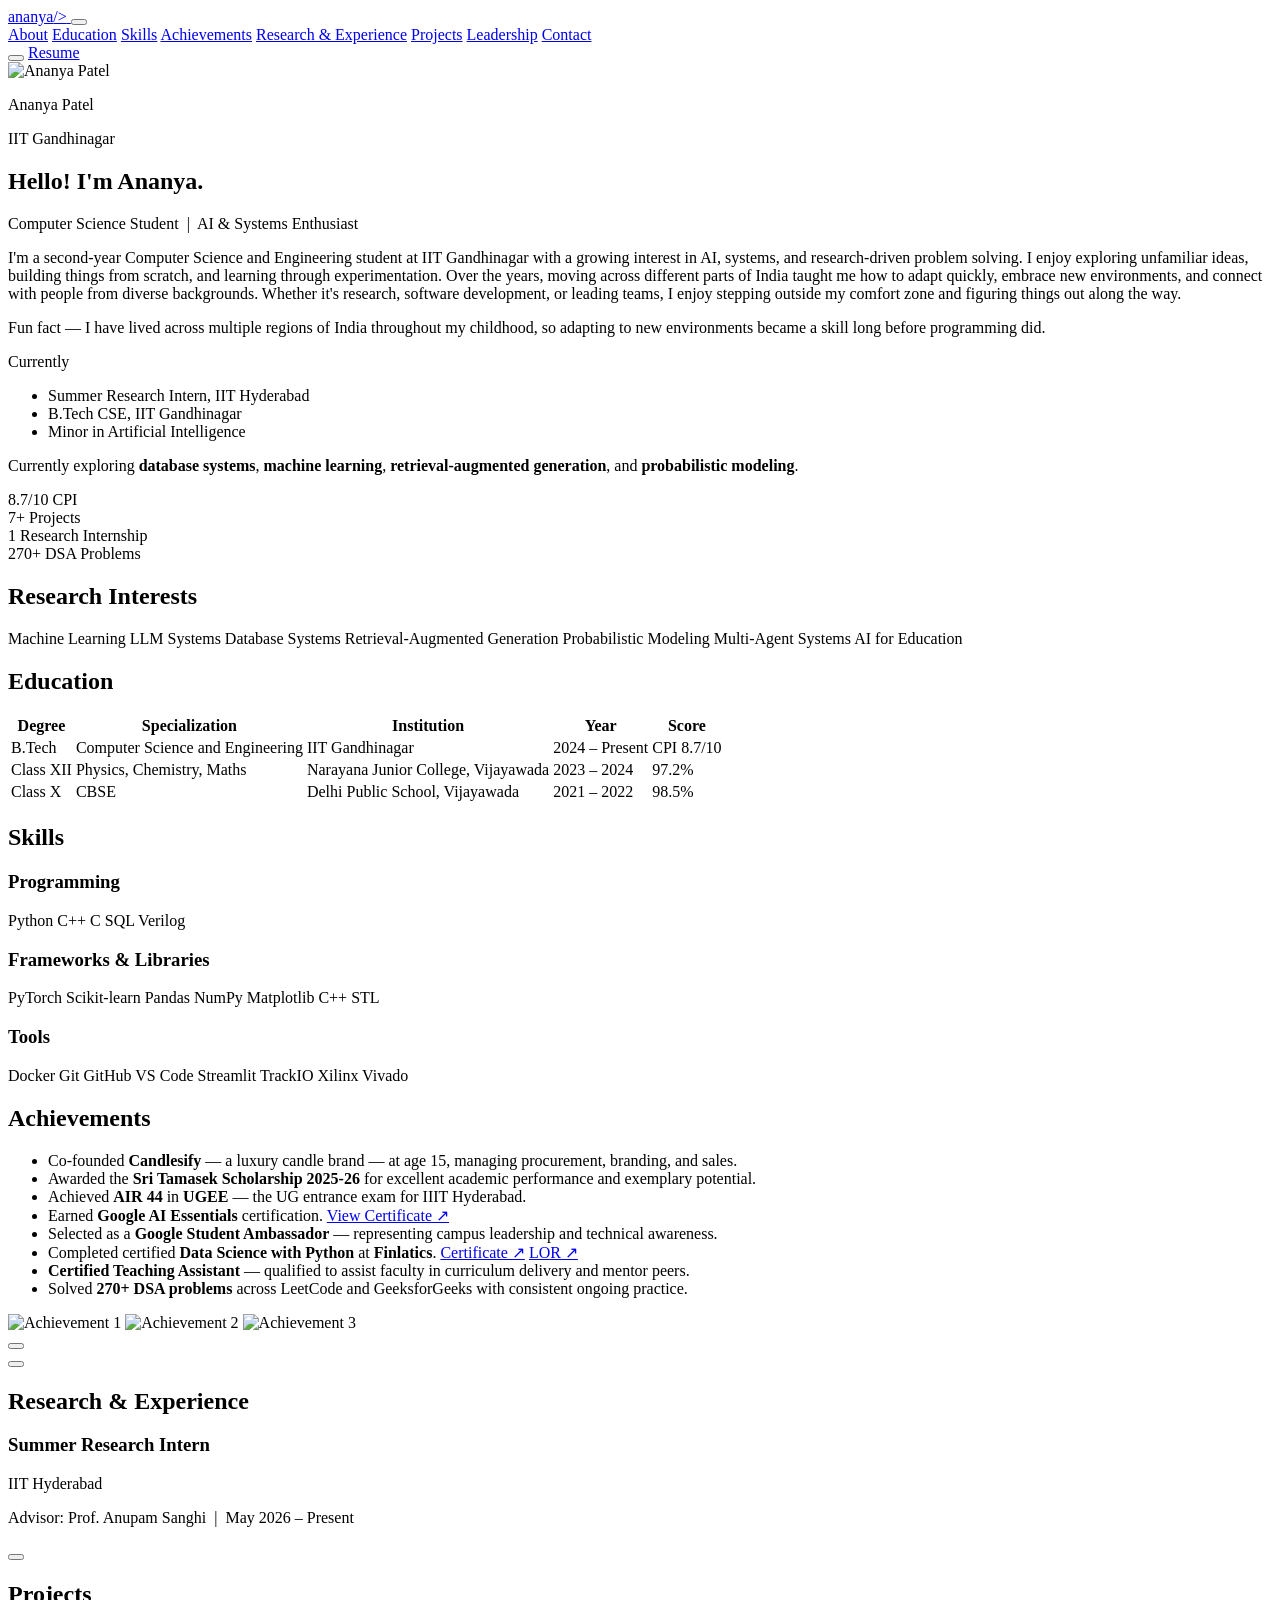
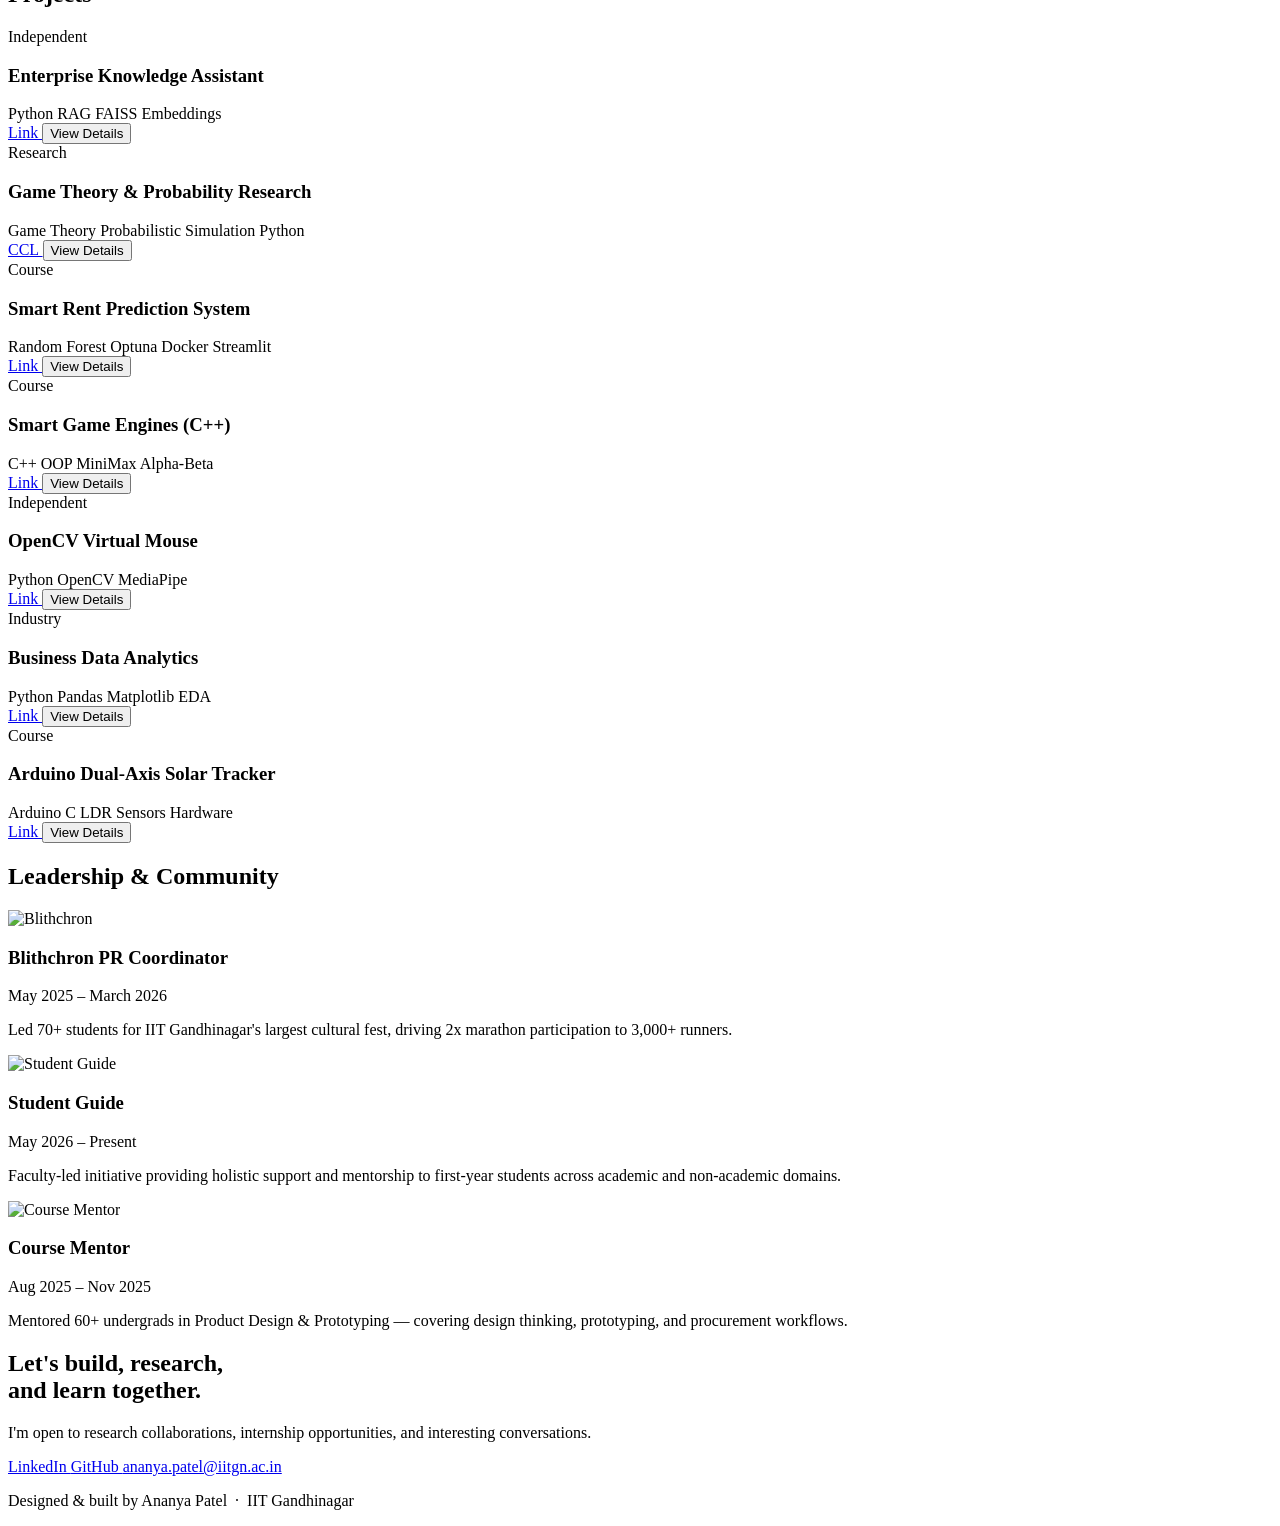
==== commit eb671fdc: "new changes" ====
--- a/index.html
+++ b/index.html
@@ -1,870 +1,577 @@
 <!DOCTYPE html>
-<html lang="en" data-theme="dark">
+<html lang="en">
 <head>
-  <meta charset="UTF-8"/>
-  <meta name="viewport" content="width=device-width, initial-scale=1.0"/>
-  <title>Ananya Patel</title>
-  <link rel="preconnect" href="https://fonts.googleapis.com">
-  <link href="https://fonts.googleapis.com/css2?family=Poppins:wght@300;400;500;600;700&family=Source+Code+Pro:wght@400;600&display=swap" rel="stylesheet">
-  <style>
-    *, *::before, *::after { box-sizing: border-box; margin: 0; padding: 0; }
-
-    /* ── THEMES ─────────────────────────────── */
-    :root {
-      --transition-theme: background 0.35s ease, color 0.35s ease, border-color 0.35s ease;
-    }
-
-    [data-theme="dark"] {
-      --bg:        #1a1a2e;
-      --bg2:       #16213e;
-      --bg3:       #0f3460;
-      --nav-bg:    rgba(26,26,46,0.92);
-      --accent:    #e94560;
-      --accent2:   #c77dff;
-      --text:      #e0e0e0;
-      --muted:     #9a9ab0;
-      --border:    rgba(255,255,255,0.09);
-      --card-bg:   rgba(255,255,255,0.04);
-      --h1-from:   #ffffff;
-      --h1-to:     #c77dff;
-      --toggle-bg: rgba(255,255,255,0.08);
-    }
-
-    [data-theme="light"] {
-      --bg:        #f4f6fb;
-      --bg2:       #eaf0fc;
-      --bg3:       #d0ddf8;
-      --nav-bg:    rgba(244,246,251,0.94);
-      --accent:    #d63051;
-      --accent2:   #7c3aed;
-      --text:      #1a1a2e;
-      --muted:     #5c5f7a;
-      --border:    rgba(0,0,0,0.1);
-      --card-bg:   rgba(255,255,255,0.7);
-      --h1-from:   #1a1a2e;
-      --h1-to:     #7c3aed;
-      --toggle-bg: rgba(0,0,0,0.07);
-    }
-
-    html { scroll-behavior: smooth; }
-
-    body {
-      font-family: 'Poppins', sans-serif;
-      background: var(--bg);
-      color: var(--text);
-      line-height: 1.6;
-      transition: var(--transition-theme);
-    }
-
-    a { color: inherit; text-decoration: none; }
-
-    /* ── NAV ─────────────────────────────────── */
-    nav {
-      position: fixed; top: 0; left: 0; right: 0; z-index: 99;
-      display: flex; justify-content: space-between; align-items: center;
-      padding: 0.9rem 5%;
-      background: var(--nav-bg);
-      backdrop-filter: blur(12px);
-      border-bottom: 1px solid var(--border);
-      transition: var(--transition-theme);
-    }
-
-    /* ── LOGO TYPEWRITER ─────────────────────── */
-    .nav-logo {
-      font-family: 'Source Code Pro', monospace;
-      font-size: 1.05rem; font-weight: 600;
-      color: var(--accent2);
-      letter-spacing: -0.01em;
-      white-space: nowrap;
-      user-select: none;
-    }
-    .logo-bracket { color: var(--muted); font-weight: 400; }
-    .logo-slash   { color: var(--accent); }
-    .logo-name    { color: var(--accent2); }
-    /* blinking cursor after logo */
-    .logo-cursor {
-      display: inline-block;
-      width: 2px; height: 1em;
-      background: var(--accent2);
-      margin-left: 1px;
-      vertical-align: middle;
-      animation: blink 1s step-end infinite;
-    }
-    @keyframes blink { 0%,100%{opacity:1} 50%{opacity:0} }
-
-    .nav-right { display: flex; align-items: center; gap: 1.5rem; }
-    .nav-links { display: flex; gap: 1.6rem; list-style: none; }
-    .nav-links a {
-      font-size: 0.83rem; font-weight: 500; color: var(--muted);
-      transition: color 0.2s;
-    }
-    .nav-links a:hover { color: var(--text); }
-    .resume-btn {
-      background: var(--accent); color: #fff !important;
-      padding: 0.38rem 1rem; border-radius: 5px;
-      font-size: 0.8rem; font-weight: 600;
-      transition: opacity 0.2s;
-    }
-    .resume-btn:hover { opacity: 0.85; }
-
-    /* ── THEME TOGGLE ────────────────────────── */
-    .theme-toggle {
-      width: 42px; height: 24px;
-      background: var(--toggle-bg);
-      border: 1px solid var(--border);
-      border-radius: 20px;
-      cursor: pointer;
-      position: relative;
-      transition: background 0.3s;
-      flex-shrink: 0;
-    }
-    .theme-toggle::after {
-      content: '';
-      position: absolute;
-      width: 16px; height: 16px;
-      border-radius: 50%;
-      background: var(--accent2);
-      top: 3px; left: 3px;
-      transition: transform 0.3s, background 0.3s;
-    }
-    [data-theme="light"] .theme-toggle::after {
-      transform: translateX(18px);
-      background: var(--accent);
-    }
-    .toggle-icons {
-      position: absolute; inset: 0;
-      display: flex; align-items: center; justify-content: space-between;
-      padding: 0 4px; font-size: 0.6rem; pointer-events: none;
-    }
-
-    /* ── HERO ─────────────────────────────────── */
-    #hero {
-      min-height: 100vh;
-      display: grid;
-      grid-template-columns: 1fr 1fr;
-      align-items: center;
-      gap: 4rem;
-      padding: 7rem 8% 5rem;
-      max-width: 1100px;
-      margin: 0 auto;
-    }
-
-    /* LEFT COLUMN */
-    .hero-left {
-      display: flex; flex-direction: column;
-      align-items: center; text-align: center;
-      gap: 0;
-    }
-
-    .profile-photo-wrap {
-      position: relative;
-      width: 210px; height: 210px;
-      margin-bottom: 1.8rem;
-    }
-    .profile-ring {
-      width: 100%; height: 100%;
-      border-radius: 50%;
-      border: 3px solid var(--accent);
-      padding: 5px;
-      cursor: pointer;
-      transition: border-color 0.3s;
-    }
-    .profile-ring:hover { border-color: var(--accent2); }
-    .profile-inner {
-      width: 100%; height: 100%;
-      border-radius: 50%;
-      overflow: hidden;
-      background: var(--bg3);
-      display: flex; align-items: center; justify-content: center;
-      position: relative;
-    }
-    .profile-inner img {
-      width: 100%; height: 100%; object-fit: cover;
-      display: none; position: absolute; inset: 0;
-    }
-    .profile-placeholder {
-      display: flex; flex-direction: column; align-items: center; gap: 0.4rem;
-      color: var(--muted); font-size: 0.7rem;
-    }
-    .profile-placeholder svg { opacity: 0.45; }
-    #photo-input { display: none; }
-
-    .hero-name {
-      font-size: clamp(1.7rem, 3vw, 2.3rem);
-      font-weight: 700; line-height: 1.1;
-      margin-bottom: 0.35rem;
-      background: linear-gradient(135deg, var(--h1-from) 0%, var(--h1-to) 100%);
-      -webkit-background-clip: text;
-      -webkit-text-fill-color: transparent;
-      background-clip: text;
-    }
-    .hero-role {
-      font-size: 0.88rem; font-weight: 500; color: var(--accent);
-      margin-bottom: 0.25rem;
-    }
-    .hero-sub {
-      font-size: 0.78rem; color: var(--muted);
-      margin-bottom: 1.6rem;
-    }
-
-    .hero-btns {
-      display: flex; gap: 0.8rem; flex-wrap: wrap; justify-content: center;
-      margin-bottom: 1.6rem;
-    }
-    .btn-fill {
-      padding: 0.62rem 1.5rem; border-radius: 6px;
-      background: var(--accent); color: #fff;
-      font-size: 0.83rem; font-weight: 600;
-      transition: opacity 0.2s, transform 0.15s;
-      display: inline-flex; align-items: center; gap: 0.4rem;
-    }
-    .btn-fill:hover { opacity: 0.85; transform: translateY(-2px); }
-    .btn-ghost {
-      padding: 0.62rem 1.5rem; border-radius: 6px;
-      border: 1.5px solid var(--muted); color: var(--text);
-      font-size: 0.83rem; font-weight: 500;
-      transition: border-color 0.2s;
-    }
-    .btn-ghost:hover { border-color: var(--accent2); }
-
-    .social-row { display: flex; gap: 1rem; justify-content: center; }
-    .social-icon {
-      width: 38px; height: 38px; border-radius: 8px;
-      border: 1px solid var(--border);
-      display: flex; align-items: center; justify-content: center;
-      color: var(--muted);
-      transition: border-color 0.2s, color 0.2s, background 0.2s;
-    }
-    .social-icon:hover { border-color: var(--accent); color: var(--accent); }
-
-    /* RIGHT COLUMN — ABOUT */
-    .hero-right { display: flex; flex-direction: column; gap: 1.5rem; }
-    .about-greeting {
-      font-size: 0.75rem; font-weight: 600; letter-spacing: 0.14em;
-      text-transform: uppercase; color: var(--muted);
-    }
-    .hero-right h2 {
-      font-size: clamp(1.5rem, 2.5vw, 2rem);
-      font-weight: 700; margin-bottom: 0;
-      line-height: 1.2;
-    }
-    .hero-right h2 .accent { color: var(--accent); }
-    .about-exp-edu {
-      display: grid; grid-template-columns: 1fr 1fr;
-      gap: 1rem;
-    }
-    .mini-card {
-      background: var(--card-bg);
-      border: 1px solid var(--border);
-      border-radius: 10px;
-      padding: 1.1rem 1.3rem;
-      transition: border-color 0.25s;
-    }
-    .mini-card:hover { border-color: var(--accent2); }
-    .mini-label {
-      font-size: 0.65rem; font-weight: 600; letter-spacing: 0.1em;
-      text-transform: uppercase; color: var(--muted); margin-bottom: 0.5rem;
-    }
-    .mini-main { font-size: 0.85rem; font-weight: 600; margin-bottom: 0.2rem; }
-    .mini-sub  { font-size: 0.75rem; color: var(--muted); }
-    .about-bio {
-      font-size: 0.87rem; color: var(--muted); line-height: 1.85;
-    }
-
-    /* ── DIVIDER ARROW ───────────────────────── */
-    .arrow-divider {
-      display: flex; align-items: center; justify-content: center;
-      padding: 0.5rem 0;
-      color: var(--muted); font-size: 1.3rem; opacity: 0.35;
-    }
-
-    /* ── SECTION SHARED ──────────────────────── */
-    .sec-wrap {
-      padding: 4.5rem 5%;
-      max-width: 900px;
-      margin: 0 auto;
-      text-align: center;
-    }
-    .sec-wrap.full-w { max-width: none; }
-
-    .section-eyebrow {
-      font-size: 0.72rem; font-weight: 600; letter-spacing: 0.15em;
-      text-transform: uppercase; color: var(--muted);
-      margin-bottom: 0.4rem;
-    }
-    h2 {
-      font-size: clamp(1.6rem, 3vw, 2.1rem);
-      font-weight: 700; margin-bottom: 2.5rem;
-    }
-    h2 .accent { color: var(--accent); }
-
-    /* ── EXPERIENCE ──────────────────────────── */
-    .exp-card {
-      background: var(--card-bg);
-      border: 1px solid var(--border);
-      border-radius: 12px;
-      padding: 2rem;
-      text-align: left;
-      margin-bottom: 1.5rem;
-      transition: border-color 0.25s;
-    }
-    .exp-card:hover { border-color: var(--accent); }
-    .exp-header {
-      display: flex; justify-content: space-between; align-items: flex-start;
-      gap: 1rem; flex-wrap: wrap; margin-bottom: 0.4rem;
-    }
-    .exp-title { font-size: 1rem; font-weight: 600; }
-    .exp-date {
-      font-size: 0.73rem; color: var(--muted);
-      border: 1px solid var(--border);
-      padding: 0.18rem 0.65rem; border-radius: 20px; white-space: nowrap;
-    }
-    .exp-org { font-size: 0.84rem; color: var(--accent); font-weight: 500; margin-bottom: 0.25rem; }
-    .exp-advisor { font-size: 0.76rem; color: var(--muted); margin-bottom: 1rem; }
-    .exp-bullets { list-style: none; display: flex; flex-direction: column; gap: 0.55rem; }
-    .exp-bullets li {
-      font-size: 0.84rem; color: var(--muted); line-height: 1.7;
-      padding-left: 1.2rem; position: relative;
-    }
-    .exp-bullets li::before {
-      content: '▸'; position: absolute; left: 0;
-      color: var(--accent); font-size: 0.68rem; top: 4px;
-    }
-
-    /* ── PROJECTS GRID ───────────────────────── */
-    .projects-grid {
-      display: grid;
-      grid-template-columns: repeat(auto-fill, minmax(255px, 1fr));
-      gap: 1.4rem;
-    }
-    .project-card {
-      background: var(--card-bg);
-      border: 1px solid var(--border);
-      border-radius: 12px;
-      overflow: hidden;
-      display: flex; flex-direction: column;
-      transition: border-color 0.25s, transform 0.2s;
-      text-align: left;
-    }
-    .project-card:hover { border-color: var(--accent2); transform: translateY(-4px); }
-    .project-img {
-      height: 120px;
-      background: var(--bg3);
-      display: flex; align-items: center; justify-content: center;
-      font-size: 2.4rem;
-    }
-    .project-body { padding: 1.3rem; flex: 1; display: flex; flex-direction: column; }
-    .project-tag {
-      font-size: 0.66rem; font-weight: 600; letter-spacing: 0.1em;
-      text-transform: uppercase; color: var(--accent2); margin-bottom: 0.45rem;
-    }
-    .project-card h3 { font-size: 0.93rem; font-weight: 600; margin-bottom: 0.45rem; }
-    .project-card p { font-size: 0.8rem; color: var(--muted); line-height: 1.65; flex: 1; }
-    .project-links { display: flex; gap: 0.7rem; margin-top: 1.1rem; }
-    .proj-link {
-      font-size: 0.76rem; font-weight: 500; color: var(--muted);
-      border: 1px solid var(--border); padding: 0.28rem 0.75rem;
-      border-radius: 4px; transition: border-color 0.2s, color 0.2s;
-    }
-    .proj-link:hover { border-color: var(--accent2); color: var(--accent2); }
-
-    /* ── SKILLS ──────────────────────────────── */
-    .skills-grid {
-      display: grid;
-      grid-template-columns: repeat(auto-fill, minmax(190px, 1fr));
-      gap: 1.3rem;
-    }
-    .skill-group {
-      background: var(--card-bg);
-      border: 1px solid var(--border);
-      border-radius: 10px;
-      padding: 1.3rem; text-align: left;
-    }
-    .skill-group h4 {
-      font-size: 0.7rem; font-weight: 600; letter-spacing: 0.1em;
-      text-transform: uppercase; color: var(--accent);
-      margin-bottom: 0.9rem; padding-bottom: 0.5rem;
-      border-bottom: 1px solid var(--border);
-    }
-    .pills { display: flex; flex-wrap: wrap; gap: 0.38rem; }
-    .pill {
-      font-size: 0.74rem; color: var(--muted);
-      background: rgba(128,128,128,0.08); border: 1px solid var(--border);
-      padding: 0.22rem 0.62rem; border-radius: 20px;
-    }
-
-    /* ── ACHIEVEMENTS ────────────────────────── */
-    .ach-list { display: flex; flex-direction: column; gap: 0.9rem; text-align: left; }
-    .ach-item {
-      display: flex; align-items: flex-start; gap: 1rem;
-      background: var(--card-bg); border: 1px solid var(--border);
-      border-radius: 10px; padding: 1.1rem 1.4rem;
-      transition: border-color 0.25s;
-    }
-    .ach-item:hover { border-color: var(--accent2); }
-    .ach-icon {
-      width: 36px; height: 36px; border-radius: 8px;
-      background: rgba(233,69,96,0.1); color: var(--accent);
-      display: flex; align-items: center; justify-content: center;
-      font-size: 0.98rem; flex-shrink: 0;
-    }
-    .ach-text { font-size: 0.85rem; color: var(--muted); line-height: 1.65; }
-    .ach-text strong { color: var(--text); font-weight: 600; }
-
-    /* ── PORs ────────────────────────────────── */
-    .por-list { display: flex; flex-direction: column; gap: 0.85rem; text-align: left; }
-    .por-item {
-      display: flex; align-items: flex-start; gap: 1rem;
-      padding: 1.1rem 1.4rem;
-      background: var(--card-bg); border: 1px solid var(--border);
-      border-radius: 10px; transition: border-color 0.25s;
-    }
-    .por-item:hover { border-color: var(--accent); }
-    .por-check {
-      width: 20px; height: 20px; border-radius: 50%;
-      background: var(--accent);
-      display: flex; align-items: center; justify-content: center;
-      font-size: 0.68rem; color: white; flex-shrink: 0; margin-top: 2px;
-    }
-    .por-info h4 { font-size: 0.9rem; font-weight: 600; margin-bottom: 0.2rem; }
-    .por-info p  { font-size: 0.78rem; color: var(--muted); }
-
-    /* ── EDUCATION ───────────────────────────── */
-    .edu-cards { display: flex; flex-direction: column; gap: 1rem; text-align: left; }
-    .edu-card {
-      display: flex; justify-content: space-between; align-items: center;
-      gap: 1rem; flex-wrap: wrap;
-      background: var(--card-bg); border: 1px solid var(--border);
-      border-radius: 10px; padding: 1.3rem 1.7rem;
-      transition: border-color 0.25s;
-    }
-    .edu-card:hover { border-color: var(--accent); }
-    .edu-left h4 { font-size: 0.93rem; font-weight: 600; margin-bottom: 0.22rem; }
-    .edu-left p  { font-size: 0.8rem; color: var(--muted); }
-    .edu-right { text-align: right; }
-    .edu-score { font-size: 1.45rem; font-weight: 700; color: var(--accent); }
-    .edu-year  { font-size: 0.73rem; color: var(--muted); }
-
-    /* ── CONTACT ─────────────────────────────── */
-    #contact-sec {
-      background: var(--bg2);
-      padding: 5rem 5%;
-      text-align: center;
-      transition: var(--transition-theme);
-    }
-    #contact-sec .inner { max-width: 900px; margin: 0 auto; }
-    .contact-desc { font-size: 0.88rem; color: var(--muted); max-width: 460px; margin: 0 auto 2.2rem; }
-    .contact-cards {
-      display: grid; grid-template-columns: repeat(auto-fit, minmax(195px, 1fr));
-      gap: 1.1rem; max-width: 680px; margin: 0 auto;
-    }
-    .contact-card {
-      display: flex; flex-direction: column; align-items: center; gap: 0.45rem;
-      padding: 1.4rem;
-      background: var(--card-bg); border: 1px solid var(--border);
-      border-radius: 12px;
-      transition: border-color 0.2s;
-    }
-    .contact-card:hover { border-color: var(--accent); }
-    .cc-icon  { font-size: 1.5rem; }
-    .cc-label { font-size: 0.68rem; text-transform: uppercase; letter-spacing: 0.1em; color: var(--muted); }
-    .cc-val   { font-size: 0.8rem; font-weight: 500; color: var(--text); }
-
-    /* ── FOOTER ──────────────────────────────── */
-    footer {
-      text-align: center; padding: 1.4rem;
-      font-size: 0.73rem; color: var(--muted);
-      border-top: 1px solid var(--border);
-      background: var(--bg);
-      transition: var(--transition-theme);
-    }
-
-    /* ── SCROLL REVEAL ───────────────────────── */
-    .reveal { opacity: 0; transform: translateY(18px); transition: opacity 0.5s ease, transform 0.5s ease; }
-    .reveal.visible { opacity: 1; transform: none; }
-
-    /* ── MOBILE ──────────────────────────────── */
-    @media (max-width: 720px) {
-      #hero {
-        grid-template-columns: 1fr;
-        padding: 6rem 6% 3rem;
-        gap: 2.5rem;
-        text-align: center;
-      }
-      .hero-right { text-align: center; }
-      .about-exp-edu { grid-template-columns: 1fr; }
-      .nav-links li:not(:last-child):not(:nth-last-child(2)) { display: none; }
-      .edu-card { flex-direction: column; }
-      .edu-right { text-align: left; }
-    }
-  </style>
+  <meta charset="UTF-8" />
+  <meta name="viewport" content="width=device-width, initial-scale=1.0" />
+  <title>Ananya Patel — CS @ IIT Gandhinagar</title>
+  <link rel="stylesheet" href="style.css" />
+  <!-- Fonts -->
+  <link rel="preconnect" href="https://fonts.googleapis.com" />
+  <link rel="preconnect" href="https://fonts.gstatic.com" crossorigin />
+  <link href="https://fonts.googleapis.com/css2?family=Inter:wght@300;400;500;600;700&family=JetBrains+Mono:wght@400;700&display=swap" rel="stylesheet" />
+  <!-- Lucide Icons -->
+  <script src="https://unpkg.com/lucide@latest/dist/umd/lucide.min.js"></script>
 </head>
 <body>
 
-<!-- ── NAV ───────────────────────────────────── -->
-<nav>
-  <div class="nav-logo">
-    <span class="logo-bracket">&lt;</span><span class="logo-name" id="typewriter-name"></span><span class="logo-slash">/</span><span class="logo-bracket">&gt;</span><span class="logo-cursor"></span>
-  </div>
-
-  <div class="nav-right">
-    <ul class="nav-links">
-      <li><a href="#about-sec">About</a></li>
-      <li><a href="#experience-sec">Experience</a></li>
-      <li><a href="#projects-sec">Projects</a></li>
-      <li><a href="#contact-sec">Contact</a></li>
-      <li><a href="#" class="resume-btn">Resume</a></li>
-    </ul>
-    <!-- Theme toggle -->
-    <button class="theme-toggle" id="themeToggle" title="Toggle light/dark mode" aria-label="Toggle theme">
-      <div class="toggle-icons"><span>🌙</span><span>☀️</span></div>
-    </button>
-  </div>
-</nav>
-
-<!-- ── HERO ──────────────────────────────────── -->
-<section id="hero">
-
-  <!-- LEFT: photo + name + buttons -->
-  <div class="hero-left reveal">
-    <div class="profile-photo-wrap">
-      <div class="profile-ring" onclick="document.getElementById('photo-input').click()" title="Click to upload your photo">
-        <div class="profile-inner">
-          <img id="profile-img" src="" alt="Ananya Patel">
-          <div class="profile-placeholder" id="profile-placeholder">
-            <svg width="42" height="42" viewBox="0 0 24 24" fill="none" stroke="currentColor" stroke-width="1.4">
-              <circle cx="12" cy="8" r="4"/><path d="M4 20c0-4 3.6-7 8-7s8 3 8 7"/>
-            </svg>
-            <span>Add photo</span>
-          </div>
-        </div>
-      </div>
-      <input type="file" id="photo-input" accept="image/*">
+  <!-- ===================== NAVBAR ===================== -->
+  <header class="navbar" id="navbar" role="banner">
+    <div class="nav-inner">
+      <a href="#hero" class="nav-logo" aria-label="Home">
+        <span class="logo-text">ananya</span><span class="logo-accent">/&gt;</span>
+      </a>
+      <button class="nav-hamburger" id="navHamburger" aria-label="Toggle navigation" aria-expanded="false">
+        <i data-lucide="menu"></i>
+      </button>
+      <nav class="nav-links" id="navLinks" role="navigation" aria-label="Main navigation">
+        <a href="#about">About</a>
+        <a href="#education">Education</a>
+        <a href="#skills">Skills</a>
+        <a href="#achievements">Achievements</a>
+        <a href="#experience">Research &amp; Experience</a>
+        <a href="#projects">Projects</a>
+        <a href="#leadership">Leadership</a>
+        <a href="#contact">Contact</a>
+      </nav>
+      <div class="nav-actions">
+        <button class="theme-toggle" id="themeToggle" aria-label="Toggle dark mode">
+          <i data-lucide="moon" id="themeIcon"></i>
+        </button>
+        <a href="#" class="btn-resume" aria-label="Download Resume">
+          <i data-lucide="download" style="width:14px;height:14px;"></i>
+          Resume
+        </a>
+      </div>
     </div>
-
-    <p class="hero-greeting" style="font-size:0.85rem;color:var(--muted);margin-bottom:0.35rem;">Hi! This is</p>
-    <div class="hero-name">Ananya Patel</div>
-    <div class="hero-role">Summer Research Intern @ IIT Hyderabad</div>
-    <div class="hero-sub">B.Tech CSE (Minor: AI) · IIT Gandhinagar</div>
-
-    <div class="hero-btns">
-      <a href="#" class="btn-fill">
-        <svg width="14" height="14" fill="none" stroke="currentColor" stroke-width="2.2" viewBox="0 0 24 24"><path d="M21 15v4a2 2 0 0 1-2 2H5a2 2 0 0 1-2-2v-4"/><polyline points="7 10 12 15 17 10"/><line x1="12" y1="15" x2="12" y2="3"/></svg>
-        Download CV
-      </a>
-      <a href="#contact-sec" class="btn-ghost">Contact Me</a>
-    </div>
-
-    <div class="social-row">
-      <a href="#" class="social-icon" title="LinkedIn">
-        <svg width="16" height="16" fill="currentColor" viewBox="0 0 24 24"><path d="M16 8a6 6 0 0 1 6 6v7h-4v-7a2 2 0 0 0-2-2 2 2 0 0 0-2 2v7h-4v-7a6 6 0 0 1 6-6z"/><rect x="2" y="9" width="4" height="12"/><circle cx="4" cy="4" r="2"/></svg>
-      </a>
-      <a href="#" class="social-icon" title="GitHub">
-        <svg width="16" height="16" fill="currentColor" viewBox="0 0 24 24"><path d="M9 19c-5 1.5-5-2.5-7-3m14 6v-3.87a3.37 3.37 0 0 0-.94-2.61c3.14-.35 6.44-1.54 6.44-7A5.44 5.44 0 0 0 20 4.77 5.07 5.07 0 0 0 19.91 1S18.73.65 16 2.48a13.38 13.38 0 0 0-7 0C6.27.65 5.09 1 5.09 1A5.07 5.07 0 0 0 5 4.77a5.44 5.44 0 0 0-1.5 3.78c0 5.42 3.3 6.61 6.44 7A3.37 3.37 0 0 0 9 18.13V22"/></svg>
-      </a>
-      <a href="mailto:ananya.patel@iitgn.ac.in" class="social-icon" title="Email">
-        <svg width="16" height="16" fill="none" stroke="currentColor" stroke-width="2" viewBox="0 0 24 24"><rect x="2" y="4" width="20" height="16" rx="2"/><path d="m2 7 10 7 10-7"/></svg>
-      </a>
+  </header>
+
+  <main>
+
+    <!-- ===================== HERO ===================== -->
+    <section id="hero" class="section hero-section">
+      <div class="hero-inner">
+
+        <!-- LEFT: Polaroid card -->
+        <div class="hero-left fade-in">
+          <div class="polaroid-card">
+            <div class="polaroid-img-wrap">
+              <img src="images/profile.jpg" alt="Ananya Patel" class="polaroid-img" />
+            </div>
+            <div class="polaroid-caption">
+              <p class="polaroid-name">Ananya Patel</p>
+              <p class="polaroid-inst">IIT Gandhinagar</p>
+            </div>
+          </div>
+          <!-- Social icons -->
+          <div class="hero-socials" role="list">
+            <a href="https://www.linkedin.com/in/ananya-patel81/" target="_blank" rel="noopener" class="social-icon" aria-label="LinkedIn" role="listitem">
+              <i data-lucide="linkedin"></i>
+            </a>
+            <a href="https://github.com/ananya-patel81" target="_blank" rel="noopener" class="social-icon" aria-label="GitHub" role="listitem">
+              <i data-lucide="github"></i>
+            </a>
+            <a href="mailto:ananya.patel@iitgn.ac.in" class="social-icon" aria-label="Email" role="listitem">
+              <i data-lucide="mail"></i>
+            </a>
+            <a href="#" class="social-icon" aria-label="Download Resume" role="listitem">
+              <i data-lucide="file-text"></i>
+            </a>
+          </div>
+        </div>
+
+        <!-- RIGHT: Text content -->
+        <div class="hero-right fade-in" style="--delay: 0.1s">
+          <h1 class="hero-heading">Hello! I'm Ananya.</h1>
+          <p class="hero-subheading">Computer Science Student &nbsp;|&nbsp; AI &amp; Systems Enthusiast</p>
+          <p class="hero-bio">
+            I'm a second-year Computer Science and Engineering student at IIT Gandhinagar with a growing interest in AI, systems, and research-driven problem solving. I enjoy exploring unfamiliar ideas, building things from scratch, and learning through experimentation. Over the years, moving across different parts of India taught me how to adapt quickly, embrace new environments, and connect with people from diverse backgrounds. Whether it's research, software development, or leading teams, I enjoy stepping outside my comfort zone and figuring things out along the way.
+          </p>
+          <p class="hero-funfact">
+            <span class="funfact-label">Fun fact —</span>
+            I have lived across multiple regions of India throughout my childhood, so adapting to new environments became a skill long before programming did.
+          </p>
+
+          <!-- Currently card -->
+          <div class="currently-card">
+            <p class="currently-label">Currently</p>
+            <ul class="currently-list">
+              <li><i data-lucide="briefcase" class="currently-icon"></i> Summer Research Intern, IIT Hyderabad</li>
+              <li><i data-lucide="graduation-cap" class="currently-icon"></i> B.Tech CSE, IIT Gandhinagar</li>
+              <li><i data-lucide="cpu" class="currently-icon"></i> Minor in Artificial Intelligence</li>
+            </ul>
+          </div>
+
+          <p class="hero-exploring">
+            Currently exploring <strong>database systems</strong>, <strong>machine learning</strong>, <strong>retrieval-augmented generation</strong>, and <strong>probabilistic modeling</strong>.
+          </p>
+        </div>
+
+      </div>
+    </section>
+
+    <!-- ===================== STATS ===================== -->
+    <section class="stats-section fade-in">
+      <div class="stats-inner">
+        <div class="stat-card">
+          <span class="stat-value">8.7<span class="stat-unit">/10</span></span>
+          <span class="stat-label">CPI</span>
+        </div>
+        <div class="stat-card">
+          <span class="stat-value">7<span class="stat-unit">+</span></span>
+          <span class="stat-label">Projects</span>
+        </div>
+        <div class="stat-card">
+          <span class="stat-value">1</span>
+          <span class="stat-label">Research Internship</span>
+        </div>
+        <div class="stat-card">
+          <span class="stat-value">270<span class="stat-unit">+</span></span>
+          <span class="stat-label">DSA Problems</span>
+        </div>
+      </div>
+    </section>
+
+    <!-- ===================== ABOUT / RESEARCH INTERESTS ===================== -->
+    <section id="about" class="section fade-in">
+      <div class="section-inner">
+        <h2 class="section-title">Research Interests</h2>
+        <div class="chips-row" role="list">
+          <span class="chip" role="listitem">Machine Learning</span>
+          <span class="chip" role="listitem">LLM Systems</span>
+          <span class="chip" role="listitem">Database Systems</span>
+          <span class="chip" role="listitem">Retrieval-Augmented Generation</span>
+          <span class="chip" role="listitem">Probabilistic Modeling</span>
+          <span class="chip" role="listitem">Multi-Agent Systems</span>
+          <span class="chip" role="listitem">AI for Education</span>
+        </div>
+      </div>
+    </section>
+
+    <!-- ===================== EDUCATION ===================== -->
+    <section id="education" class="section fade-in">
+      <div class="section-inner">
+        <h2 class="section-title">Education</h2>
+        <div class="edu-table-wrap">
+          <table class="edu-table" role="table">
+            <thead>
+              <tr>
+                <th>Degree</th>
+                <th>Specialization</th>
+                <th>Institution</th>
+                <th>Year</th>
+                <th>Score</th>
+              </tr>
+            </thead>
+            <tbody>
+              <tr>
+                <td><span class="edu-degree">B.Tech</span></td>
+                <td>Computer Science and Engineering</td>
+                <td>IIT Gandhinagar</td>
+                <td>2024 – Present</td>
+                <td><span class="edu-score">CPI 8.7/10</span></td>
+              </tr>
+              <tr>
+                <td><span class="edu-degree">Class XII</span></td>
+                <td>Physics, Chemistry, Maths</td>
+                <td>Narayana Junior College, Vijayawada</td>
+                <td>2023 – 2024</td>
+                <td><span class="edu-score">97.2%</span></td>
+              </tr>
+              <tr>
+                <td><span class="edu-degree">Class X</span></td>
+                <td>CBSE</td>
+                <td>Delhi Public School, Vijayawada</td>
+                <td>2021 – 2022</td>
+                <td><span class="edu-score">98.5%</span></td>
+              </tr>
+            </tbody>
+          </table>
+        </div>
+      </div>
+    </section>
+
+    <!-- ===================== SKILLS ===================== -->
+    <section id="skills" class="section fade-in">
+      <div class="section-inner">
+        <h2 class="section-title">Skills</h2>
+        <div class="skills-grid">
+          <div class="skills-group">
+            <h3 class="skills-group-title">Programming</h3>
+            <div class="pills-row">
+              <span class="pill">Python</span>
+              <span class="pill">C++</span>
+              <span class="pill">C</span>
+              <span class="pill">SQL</span>
+              <span class="pill">Verilog</span>
+            </div>
+          </div>
+          <div class="skills-group">
+            <h3 class="skills-group-title">Frameworks &amp; Libraries</h3>
+            <div class="pills-row">
+              <span class="pill">PyTorch</span>
+              <span class="pill">Scikit-learn</span>
+              <span class="pill">Pandas</span>
+              <span class="pill">NumPy</span>
+              <span class="pill">Matplotlib</span>
+              <span class="pill">C++ STL</span>
+            </div>
+          </div>
+          <div class="skills-group">
+            <h3 class="skills-group-title">Tools</h3>
+            <div class="pills-row">
+              <span class="pill">Docker</span>
+              <span class="pill">Git</span>
+              <span class="pill">GitHub</span>
+              <span class="pill">VS Code</span>
+              <span class="pill">Streamlit</span>
+              <span class="pill">TrackIO</span>
+              <span class="pill">Xilinx Vivado</span>
+            </div>
+          </div>
+        </div>
+      </div>
+    </section>
+
+    <!-- ===================== ACHIEVEMENTS ===================== -->
+    <section id="achievements" class="section fade-in">
+      <div class="section-inner">
+        <h2 class="section-title">Achievements</h2>
+        <div class="achievements-layout">
+          <!-- Left: list -->
+          <ul class="achievements-list">
+            <li class="achievement-item">
+              <span class="ach-dot"></span>
+              <span>Co-founded <strong>Candlesify</strong> — a luxury candle brand — at age 15, managing procurement, branding, and sales.</span>
+            </li>
+            <li class="achievement-item">
+              <span class="ach-dot"></span>
+              <span>Awarded the <strong>Sri Tamasek Scholarship 2025-26</strong> for excellent academic performance and exemplary potential.</span>
+            </li>
+            <li class="achievement-item">
+              <span class="ach-dot"></span>
+              <span>Achieved <strong>AIR 44</strong> in <strong>UGEE</strong> — the UG entrance exam for IIIT Hyderabad.</span>
+            </li>
+            <li class="achievement-item">
+              <span class="ach-dot"></span>
+              <span>
+                Earned <strong>Google AI Essentials</strong> certification.
+                <a href="https://drive.google.com/file/d/1u7wHqWgowskXzI-TC1pELoZD3OGtn5Ek/view?usp=sharing" target="_blank" rel="noopener" class="inline-link">View Certificate ↗</a>
+              </span>
+            </li>
+            <li class="achievement-item">
+              <span class="ach-dot"></span>
+              <span>Selected as a <strong>Google Student Ambassador</strong> — representing campus leadership and technical awareness.</span>
+            </li>
+            <li class="achievement-item">
+              <span class="ach-dot"></span>
+              <span>
+                Completed certified <strong>Data Science with Python</strong> at <strong>Finlatics</strong>.
+                <a href="https://drive.google.com/file/d/1lAJvL5CLQmCf3wfsIPYS6iQbAIkqik5M/view?usp=drivesdk" target="_blank" rel="noopener" class="inline-link">Certificate ↗</a>
+                <a href="https://drive.google.com/file/d/1h3ikQmeciOm-UCQENLPtsoUxx681UVfM/view?usp=drivesdk" target="_blank" rel="noopener" class="inline-link">LOR ↗</a>
+              </span>
+            </li>
+            <li class="achievement-item">
+              <span class="ach-dot"></span>
+              <span><strong>Certified Teaching Assistant</strong> — qualified to assist faculty in curriculum delivery and mentor peers.</span>
+            </li>
+            <li class="achievement-item">
+              <span class="ach-dot"></span>
+              <span>Solved <strong>270+ DSA problems</strong> across LeetCode and GeeksforGeeks with consistent ongoing practice.</span>
+            </li>
+          </ul>
+
+          <!-- Right: carousel -->
+          <div class="ach-carousel" role="region" aria-label="Achievement images">
+            <div class="carousel-track" id="carouselTrack">
+              <img src="images/achievement1.jpg" alt="Achievement 1" class="carousel-img" />
+              <img src="images/achievement2.jpg" alt="Achievement 2" class="carousel-img" />
+              <img src="images/achievement3.jpg" alt="Achievement 3" class="carousel-img" />
+            </div>
+            <div class="carousel-controls">
+              <button class="carousel-btn" id="carouselPrev" aria-label="Previous image">
+                <i data-lucide="chevron-left"></i>
+              </button>
+              <div class="carousel-dots" id="carouselDots"></div>
+              <button class="carousel-btn" id="carouselNext" aria-label="Next image">
+                <i data-lucide="chevron-right"></i>
+              </button>
+            </div>
+          </div>
+        </div>
+      </div>
+    </section>
+
+    <!-- ===================== RESEARCH & EXPERIENCE ===================== -->
+    <section id="experience" class="section fade-in">
+      <div class="section-inner">
+        <h2 class="section-title">Research &amp; Experience</h2>
+        <div class="timeline">
+
+          <div class="timeline-item">
+            <div class="timeline-dot"></div>
+            <div class="timeline-content">
+              <div class="timeline-header">
+                <div>
+                  <h3 class="timeline-role">Summer Research Intern</h3>
+                  <p class="timeline-org">IIT Hyderabad</p>
+                  <p class="timeline-meta">Advisor: Prof. Anupam Sanghi &nbsp;|&nbsp; May 2026 – Present</p>
+                </div>
+                <button class="expand-btn" aria-expanded="false" aria-controls="exp-details-1">
+                  <i data-lucide="chevron-down"></i>
+                </button>
+              </div>
+              <div class="timeline-details" id="exp-details-1" hidden>
+                <ul class="timeline-bullets">
+                  <li>Investigating and validating a hypothesis that optimizer plan-switch boundaries can effectively characterize worst-case query execution error (Q-error), by analyzing plan transitions across multi-dimensional selectivity spaces and evaluating their impact on database performance, reducing computation involved in usual methods.</li>
+                  <li>Designing and implementing graph-based exploration algorithms to identify representative high-error regions, enabling efficient performance characterization without exhaustive search-space exploration.</li>
+                </ul>
+              </div>
+            </div>
+          </div>
+
+        </div>
+      </div>
+    </section>
+
+    <!-- ===================== PROJECTS ===================== -->
+    <section id="projects" class="section fade-in">
+      <div class="section-inner">
+        <h2 class="section-title">Projects</h2>
+        <div class="projects-scroll-wrap">
+          <div class="projects-scroll" role="list">
+
+            <!-- 1 -->
+            <article class="project-card" role="listitem">
+              <div class="project-card-top">
+                <span class="project-type">Independent</span>
+                <h3 class="project-title">Enterprise Knowledge Assistant</h3>
+              </div>
+              <div class="project-tags">
+                <span class="tag">Python</span>
+                <span class="tag">RAG</span>
+                <span class="tag">FAISS</span>
+                <span class="tag">Embeddings</span>
+              </div>
+              <div class="project-card-actions">
+                <a href="https://github.com/ananya-patel81/enterprise-knowledge-assistant" target="_blank" rel="noopener" class="btn-sm">
+                  <i data-lucide="external-link" style="width:13px;height:13px;"></i> Link
+                </a>
+                <button class="btn-sm btn-details" data-project="0">View Details</button>
+              </div>
+            </article>
+
+            <!-- 2 -->
+            <article class="project-card" role="listitem">
+              <div class="project-card-top">
+                <span class="project-type">Research</span>
+                <h3 class="project-title">Game Theory &amp; Probability Research</h3>
+              </div>
+              <div class="project-tags">
+                <span class="tag">Game Theory</span>
+                <span class="tag">Probabilistic Simulation</span>
+                <span class="tag">Python</span>
+              </div>
+              <div class="project-card-actions">
+                <a href="https://ccl.iitgn.ac.in/" target="_blank" rel="noopener" class="btn-sm">
+                  <i data-lucide="external-link" style="width:13px;height:13px;"></i> CCL
+                </a>
+                <button class="btn-sm btn-details" data-project="1">View Details</button>
+              </div>
+            </article>
+
+            <!-- 3 -->
+            <article class="project-card" role="listitem">
+              <div class="project-card-top">
+                <span class="project-type">Course</span>
+                <h3 class="project-title">Smart Rent Prediction System</h3>
+              </div>
+              <div class="project-tags">
+                <span class="tag">Random Forest</span>
+                <span class="tag">Optuna</span>
+                <span class="tag">Docker</span>
+                <span class="tag">Streamlit</span>
+              </div>
+              <div class="project-card-actions">
+                <a href="https://github.com/ananya-patel81/sttai-assignment4-submission" target="_blank" rel="noopener" class="btn-sm">
+                  <i data-lucide="external-link" style="width:13px;height:13px;"></i> Link
+                </a>
+                <button class="btn-sm btn-details" data-project="2">View Details</button>
+              </div>
+            </article>
+
+            <!-- 4 -->
+            <article class="project-card" role="listitem">
+              <div class="project-card-top">
+                <span class="project-type">Course</span>
+                <h3 class="project-title">Smart Game Engines (C++)</h3>
+              </div>
+              <div class="project-tags">
+                <span class="tag">C++</span>
+                <span class="tag">OOP</span>
+                <span class="tag">MiniMax</span>
+                <span class="tag">Alpha-Beta</span>
+              </div>
+              <div class="project-card-actions">
+                <a href="https://github.com/ananya-patel81/Smart-game-engine/tree/main" target="_blank" rel="noopener" class="btn-sm">
+                  <i data-lucide="external-link" style="width:13px;height:13px;"></i> Link
+                </a>
+                <button class="btn-sm btn-details" data-project="3">View Details</button>
+              </div>
+            </article>
+
+            <!-- 5 -->
+            <article class="project-card" role="listitem">
+              <div class="project-card-top">
+                <span class="project-type">Independent</span>
+                <h3 class="project-title">OpenCV Virtual Mouse</h3>
+              </div>
+              <div class="project-tags">
+                <span class="tag">Python</span>
+                <span class="tag">OpenCV</span>
+                <span class="tag">MediaPipe</span>
+              </div>
+              <div class="project-card-actions">
+                <a href="https://github.com/ananya-patel81/ai_virtual_mouse" target="_blank" rel="noopener" class="btn-sm">
+                  <i data-lucide="external-link" style="width:13px;height:13px;"></i> Link
+                </a>
+                <button class="btn-sm btn-details" data-project="4">View Details</button>
+              </div>
+            </article>
+
+            <!-- 6 -->
+            <article class="project-card" role="listitem">
+              <div class="project-card-top">
+                <span class="project-type">Industry</span>
+                <h3 class="project-title">Business Data Analytics</h3>
+              </div>
+              <div class="project-tags">
+                <span class="tag">Python</span>
+                <span class="tag">Pandas</span>
+                <span class="tag">Matplotlib</span>
+                <span class="tag">EDA</span>
+              </div>
+              <div class="project-card-actions">
+                <a href="https://github.com/ananya-patel81/Business-Data-Analytics-Project-Finlatics" target="_blank" rel="noopener" class="btn-sm">
+                  <i data-lucide="external-link" style="width:13px;height:13px;"></i> Link
+                </a>
+                <button class="btn-sm btn-details" data-project="5">View Details</button>
+              </div>
+            </article>
+
+            <!-- 7 -->
+            <article class="project-card" role="listitem">
+              <div class="project-card-top">
+                <span class="project-type">Course</span>
+                <h3 class="project-title">Arduino Dual-Axis Solar Tracker</h3>
+              </div>
+              <div class="project-tags">
+                <span class="tag">Arduino</span>
+                <span class="tag">C</span>
+                <span class="tag">LDR Sensors</span>
+                <span class="tag">Hardware</span>
+              </div>
+              <div class="project-card-actions">
+                <a href="https://github.com/ananya-patel81/Dual-Axis-Solar-Tracker-Arduino" target="_blank" rel="noopener" class="btn-sm">
+                  <i data-lucide="external-link" style="width:13px;height:13px;"></i> Link
+                </a>
+                <button class="btn-sm btn-details" data-project="6">View Details</button>
+              </div>
+            </article>
+
+          </div>
+        </div>
+      </div>
+    </section>
+
+    <!-- ===================== LEADERSHIP ===================== -->
+    <section id="leadership" class="section fade-in">
+      <div class="section-inner">
+        <h2 class="section-title">Leadership &amp; Community</h2>
+        <div class="leadership-grid">
+
+          <article class="leadership-card" role="button" tabindex="0" data-leader="0" aria-label="Blithchron PR Coordinator details">
+            <div class="leadership-img-wrap">
+              <img src="images/blithchron.jpg" alt="Blithchron" class="leadership-img" />
+            </div>
+            <div class="leadership-info">
+              <h3 class="leadership-title">Blithchron PR Coordinator</h3>
+              <p class="leadership-duration">May 2025 – March 2026</p>
+              <p class="leadership-summary">Led 70+ students for IIT Gandhinagar's largest cultural fest, driving 2x marathon participation to 3,000+ runners.</p>
+            </div>
+          </article>
+
+          <article class="leadership-card" role="button" tabindex="0" data-leader="1" aria-label="Student Guide details">
+            <div class="leadership-img-wrap">
+              <img src="images/studentguide.jpg" alt="Student Guide" class="leadership-img" />
+            </div>
+            <div class="leadership-info">
+              <h3 class="leadership-title">Student Guide</h3>
+              <p class="leadership-duration">May 2026 – Present</p>
+              <p class="leadership-summary">Faculty-led initiative providing holistic support and mentorship to first-year students across academic and non-academic domains.</p>
+            </div>
+          </article>
+
+          <article class="leadership-card" role="button" tabindex="0" data-leader="2" aria-label="Course Mentor details">
+            <div class="leadership-img-wrap">
+              <img src="images/mentor.jpg" alt="Course Mentor" class="leadership-img" />
+            </div>
+            <div class="leadership-info">
+              <h3 class="leadership-title">Course Mentor</h3>
+              <p class="leadership-duration">Aug 2025 – Nov 2025</p>
+              <p class="leadership-summary">Mentored 60+ undergrads in Product Design &amp; Prototyping — covering design thinking, prototyping, and procurement workflows.</p>
+            </div>
+          </article>
+
+        </div>
+      </div>
+    </section>
+
+    <!-- ===================== CONTACT ===================== -->
+    <section id="contact" class="section fade-in">
+      <div class="section-inner contact-inner">
+        <h2 class="contact-heading">Let's build, research,<br>and learn together.</h2>
+        <p class="contact-sub">I'm open to research collaborations, internship opportunities, and interesting conversations.</p>
+        <div class="contact-actions">
+          <a href="https://www.linkedin.com/in/ananya-patel81/" target="_blank" rel="noopener" class="contact-btn">
+            <i data-lucide="linkedin"></i> LinkedIn
+          </a>
+          <a href="https://github.com/ananya-patel81" target="_blank" rel="noopener" class="contact-btn">
+            <i data-lucide="github"></i> GitHub
+          </a>
+          <a href="mailto:ananya.patel@iitgn.ac.in" class="contact-btn contact-btn-accent">
+            <i data-lucide="mail"></i> ananya.patel@iitgn.ac.in
+          </a>
+        </div>
+      </div>
+    </section>
+
+  </main>
+
+  <!-- ===================== FOOTER ===================== -->
+  <footer class="site-footer">
+    <p>Designed &amp; built by Ananya Patel &nbsp;·&nbsp; IIT Gandhinagar</p>
+  </footer>
+
+  <!-- ===================== PROJECT MODAL ===================== -->
+  <div class="modal-overlay" id="projectModal" role="dialog" aria-modal="true" aria-labelledby="modalTitle" hidden>
+    <div class="modal-box">
+      <button class="modal-close" id="modalClose" aria-label="Close modal">
+        <i data-lucide="x"></i>
+      </button>
+      <div class="modal-content" id="modalContent"></div>
     </div>
   </div>
 
-  <!-- RIGHT: About Me -->
-  <div class="hero-right reveal">
-    <div class="about-greeting">Get to Know More</div>
-    <h2>About <span class="accent">Me</span></h2>
-
-    <div class="about-exp-edu">
-      <div class="mini-card">
-        <div class="mini-label">Experience</div>
-        <div class="mini-main">Research Intern</div>
-        <div class="mini-sub">IIT Hyderabad · 2026</div>
-      </div>
-      <div class="mini-card">
-        <div class="mini-label">Education</div>
-        <div class="mini-main">B.Tech CSE + AI</div>
-        <div class="mini-sub">IIT Gandhinagar · CPI 8.7</div>
-      </div>
-    </div>
-
-    <p class="about-bio">
-      I'm a sophomore at IIT Gandhinagar fascinated by the intersection of database systems, machine learning, and intelligent algorithms. My current research investigates how query optimizer plan-switch boundaries can characterize worst-case query execution error — reducing computation without exhaustive search-space exploration.
-      <br><br>
-      Outside research, I build end-to-end ML systems, game engines in C++, and AI-powered tools. I co-founded a candle brand at 15, earned a Sri Tamasek Scholarship, and led a 70-person PR team for Gujarat's largest student cultural festival.
-    </p>
-  </div>
-
-</section>
-
-<div class="arrow-divider">↓</div>
-
-<!-- ── EXPERIENCE ──────────────────────────────── -->
-<div class="sec-wrap" id="experience-sec">
-  <div class="section-eyebrow reveal">Browse My</div>
-  <h2 class="reveal"><span class="accent">Experience</span></h2>
-
-  <div class="exp-card reveal">
-    <div class="exp-header">
-      <div>
-        <div class="exp-title">Summer Research Intern</div>
-        <div class="exp-org">IIT Hyderabad</div>
-        <div class="exp-advisor">Advisor: Prof. Anupam Sanghi</div>
-      </div>
-      <div class="exp-date">May '26 – Present</div>
-    </div>
-    <ul class="exp-bullets">
-      <li>Investigating and validating the hypothesis that optimizer plan-switch boundaries can effectively characterize worst-case query execution error (Q-error), analyzing plan transitions across multi-dimensional selectivity spaces.</li>
-      <li>Designing and implementing graph-based exploration algorithms to identify representative high-error regions, enabling efficient performance characterization without exhaustive search-space exploration.</li>
-    </ul>
-  </div>
-</div>
-
-<div class="arrow-divider">↓</div>
-
-<!-- ── PROJECTS ───────────────────────────────── -->
-<div class="sec-wrap" id="projects-sec">
-  <div class="section-eyebrow reveal">Browse My Recent</div>
-  <h2 class="reveal"><span class="accent">Projects</span></h2>
-
-  <div class="projects-grid">
-    <div class="project-card reveal">
-      <div class="project-img">🤖</div>
-      <div class="project-body">
-        <div class="project-tag">AI · RAG · Vector Search</div>
-        <h3>Enterprise Knowledge Assistant</h3>
-        <p>AI-powered RAG system with 384-dim semantic embeddings and FAISS vector indexing. Sub-millisecond source-grounded Q&amp;A over organizational documents.</p>
-        <div class="project-links"><a href="#" class="proj-link">Project Link</a></div>
-      </div>
-    </div>
-
-    <div class="project-card reveal">
-      <div class="project-img">🏠</div>
-      <div class="project-body">
-        <div class="project-tag">ML · MLOps · Streamlit</div>
-        <h3>Smart Rent Prediction System</h3>
-        <p>Random Forest pipeline with Optuna Bayesian Optimization (91% accuracy). Containerized with Docker, deployed as a real-time Streamlit app on Hugging Face.</p>
-        <div class="project-links"><a href="#" class="proj-link">Project Link</a></div>
-      </div>
-    </div>
-
-    <div class="project-card reveal">
-      <div class="project-img">🎲</div>
-      <div class="project-body">
-        <div class="project-tag">Game Theory · Probability</div>
-        <h3>Farkle Strategy Modeler</h3>
-        <p>Probabilistic simulation and game theory framework for strategic decision-making in the dice game Farkle. Inspired by Reinforcement Learning; validated at IIT Gandhinagar's CCL Lab.</p>
-      </div>
-    </div>
-
-    <div class="project-card reveal">
-      <div class="project-img">♟️</div>
-      <div class="project-body">
-        <div class="project-tag">C++ · Algorithms · AI</div>
-        <h3>Smart Game Engines</h3>
-        <p>Terminal-based intelligent engines for Connect4, Sudoku, and Tic-Tac-Toe using MiniMax with Alpha-Beta pruning and graph-based state-space search.</p>
-        <div class="project-links"><a href="#" class="proj-link">Project Link</a></div>
-      </div>
-    </div>
-
-    <div class="project-card reveal">
-      <div class="project-img">👋</div>
-      <div class="project-body">
-        <div class="project-tag">OpenCV · Computer Vision</div>
-        <h3>Virtual Mouse via Gestures</h3>
-        <p>Hands-free 30 FPS cursor control via hand gestures using an optimized OpenCV pipeline. Designed for sterile or kiosk environments.</p>
-        <div class="project-links"><a href="#" class="proj-link">Project Link</a></div>
-      </div>
-    </div>
-
-    <div class="project-card reveal">
-      <div class="project-img">☀️</div>
-      <div class="project-body">
-        <div class="project-tag">Arduino · IoT · Hardware</div>
-        <h3>Dual-Axis Solar Tracker</h3>
-        <p>Arduino-based solar tracking system using LDR sensors and dynamic control logic. Improved energy capture over static panel setups under real-world testing.</p>
-        <div class="project-links"><a href="#" class="proj-link">Project Link</a></div>
-      </div>
+  <!-- ===================== LEADERSHIP MODAL ===================== -->
+  <div class="modal-overlay" id="leaderModal" role="dialog" aria-modal="true" aria-labelledby="leaderModalTitle" hidden>
+    <div class="modal-box">
+      <button class="modal-close" id="leaderModalClose" aria-label="Close modal">
+        <i data-lucide="x"></i>
+      </button>
+      <div class="modal-content" id="leaderModalContent"></div>
     </div>
   </div>
-</div>
-
-<div class="arrow-divider">↓</div>
-
-<!-- ── SKILLS ─────────────────────────────────── -->
-<div class="sec-wrap">
-  <div class="section-eyebrow reveal">Explore My</div>
-  <h2 class="reveal"><span class="accent">Skills</span></h2>
-  <div class="skills-grid reveal">
-    <div class="skill-group">
-      <h4>Languages</h4>
-      <div class="pills">
-        <span class="pill">Python</span><span class="pill">C++</span>
-        <span class="pill">C</span><span class="pill">SQL</span><span class="pill">Verilog</span>
-      </div>
-    </div>
-    <div class="skill-group">
-      <h4>ML / AI</h4>
-      <div class="pills">
-        <span class="pill">PyTorch</span><span class="pill">Scikit-learn</span>
-        <span class="pill">Pandas</span><span class="pill">NumPy</span><span class="pill">Matplotlib</span>
-      </div>
-    </div>
-    <div class="skill-group">
-      <h4>Tools</h4>
-      <div class="pills">
-        <span class="pill">Docker</span><span class="pill">Git</span>
-        <span class="pill">Streamlit</span><span class="pill">FAISS</span><span class="pill">Vivado</span>
-      </div>
-    </div>
-    <div class="skill-group">
-      <h4>Concepts</h4>
-      <div class="pills">
-        <span class="pill">RAG</span><span class="pill">MiniMax</span>
-        <span class="pill">MLOps</span><span class="pill">Alpha-Beta</span><span class="pill">Graph Search</span>
-      </div>
-    </div>
-  </div>
-</div>
-
-<div class="arrow-divider">↓</div>
-
-<!-- ── ACHIEVEMENTS ────────────────────────────── -->
-<div class="sec-wrap">
-  <div class="section-eyebrow reveal">Recognition</div>
-  <h2 class="reveal">My <span class="accent">Achievements</span></h2>
-  <div class="ach-list">
-    <div class="ach-item reveal"><div class="ach-icon">🏅</div><div class="ach-text"><strong>Sri Tamasek Scholarship</strong> — Awarded for excellent academic performance and exemplary potential, 2025–26.</div></div>
-    <div class="ach-item reveal"><div class="ach-icon">📈</div><div class="ach-text"><strong>AIR 44 in UGEE</strong> — All India Rank 44 in the IIIT Hyderabad undergraduate entrance exam.</div></div>
-    <div class="ach-item reveal"><div class="ach-icon">🌐</div><div class="ach-text"><strong>Google Student Ambassador</strong> — Selected for campus-leadership and technical-awareness role (declined due to concurrent research internship).</div></div>
-    <div class="ach-item reveal"><div class="ach-icon">🤖</div><div class="ach-text"><strong>Google AI Essentials Certified</strong> — Foundational proficiency in AI concepts, automation, and LLM-powered workflows.</div></div>
-    <div class="ach-item reveal"><div class="ach-icon">🕯️</div><div class="ach-text"><strong>Co-Founded Candlesify</strong> — Launched a luxury candle brand at age 15, managing procurement, branding, and sales.</div></div>
-    <div class="ach-item reveal"><div class="ach-icon">💻</div><div class="ach-text"><strong>270+ DSA Problems</strong> — Consistent practice across LeetCode and GeeksforGeeks.</div></div>
-  </div>
-</div>
-
-<div class="arrow-divider">↓</div>
-
-<!-- ── PORs ───────────────────────────────────── -->
-<div class="sec-wrap">
-  <div class="section-eyebrow reveal">Explore My</div>
-  <h2 class="reveal"><span class="accent">PORs</span></h2>
-  <div class="por-list">
-    <div class="por-item reveal"><div class="por-check">✓</div><div class="por-info"><h4>PR Coordinator, Blithchron</h4><p>Annual Cultural Fest, IIT Gandhinagar · May '25 – March '26 · Led 70+ students, 3000+ marathon runners</p></div></div>
-    <div class="por-item reveal"><div class="por-check">✓</div><div class="por-info"><h4>Student Guide</h4><p>IIT Gandhinagar · May '26 – Present · Mentoring first-years on coursework, campus life &amp; well-being</p></div></div>
-    <div class="por-item reveal"><div class="por-check">✓</div><div class="por-info"><h4>Course Mentor, Product Design &amp; Prototyping</h4><p>IIT Gandhinagar · Aug '25 – Nov '25 · Mentored 60+ undergraduates on end-to-end product development</p></div></div>
-    <div class="por-item reveal"><div class="por-check">✓</div><div class="por-info"><h4>Certified Teaching Assistant</h4><p>Qualified to assist faculty in curriculum delivery and mentor peers in academic coursework</p></div></div>
-  </div>
-</div>
-
-<div class="arrow-divider">↓</div>
-
-<!-- ── EDUCATION ──────────────────────────────── -->
-<div class="sec-wrap">
-  <div class="section-eyebrow reveal">My Academic</div>
-  <h2 class="reveal"><span class="accent">Education</span></h2>
-  <div class="edu-cards">
-    <div class="edu-card reveal">
-      <div class="edu-left"><h4>B.Tech Computer Science &amp; Engineering</h4><p>Minor in Artificial Intelligence · IIT Gandhinagar</p></div>
-      <div class="edu-right"><div class="edu-score">8.7</div><div class="edu-year">2024 – Present</div></div>
-    </div>
-    <div class="edu-card reveal">
-      <div class="edu-left"><h4>Class XII — Physics, Chemistry, Maths</h4><p>Narayana Junior College, Vijayawada</p></div>
-      <div class="edu-right"><div class="edu-score">97.2%</div><div class="edu-year">2023 – 2024</div></div>
-    </div>
-    <div class="edu-card reveal">
-      <div class="edu-left"><h4>Class X — CBSE</h4><p>Delhi Public School, Vijayawada</p></div>
-      <div class="edu-right"><div class="edu-score">98.5%</div><div class="edu-year">2021 – 2022</div></div>
-    </div>
-  </div>
-</div>
-
-<div class="arrow-divider">↓</div>
-
-<!-- ── CONTACT ────────────────────────────────── -->
-<div id="contact-sec">
-  <div class="inner">
-    <div class="section-eyebrow reveal">Get in Touch</div>
-    <h2 class="reveal">Contact <span class="accent">Me</span></h2>
-    <p class="contact-desc reveal">Feel free to reach out for research collaborations, opportunities, or just a good conversation about databases and AI.</p>
-    <div class="contact-cards reveal">
-      <a href="mailto:ananya.patel@iitgn.ac.in" class="contact-card">
-        <div class="cc-icon">✉️</div>
-        <div class="cc-label">Email</div>
-        <div class="cc-val">ananya.patel@iitgn.ac.in</div>
-      </a>
-      <a href="#" class="contact-card">
-        <div class="cc-icon">💼</div>
-        <div class="cc-label">LinkedIn</div>
-        <div class="cc-val">linkedin.com/in/ananya</div>
-      </a>
-      <a href="#" class="contact-card">
-        <div class="cc-icon">🐙</div>
-        <div class="cc-label">GitHub</div>
-        <div class="cc-val">github.com/ananya</div>
-      </a>
-    </div>
-  </div>
-</div>
-
-<footer>
-  Copyright © 2026 Ananya Patel. All Rights Reserved.
-</footer>
-
-<script>
-  /* ── TYPEWRITER LOGO ─────────────────────── */
-  const logoEl = document.getElementById('typewriter-name');
-  const fullName = 'ananya';
-  let ti = 0;
-  function type() {
-    if (ti <= fullName.length) {
-      logoEl.textContent = fullName.slice(0, ti);
-      ti++;
-      setTimeout(type, 120);
-    }
-  }
-  setTimeout(type, 600);
-
-  /* ── THEME TOGGLE ────────────────────────── */
-  const html = document.documentElement;
-  const toggleBtn = document.getElementById('themeToggle');
-  const saved = localStorage.getItem('theme') || 'dark';
-  html.setAttribute('data-theme', saved);
-
-  toggleBtn.addEventListener('click', () => {
-    const next = html.getAttribute('data-theme') === 'dark' ? 'light' : 'dark';
-    html.setAttribute('data-theme', next);
-    localStorage.setItem('theme', next);
-  });
-
-  /* ── SCROLL REVEAL ───────────────────────── */
-  const observer = new IntersectionObserver(entries => {
-    entries.forEach(e => {
-      if (e.isIntersecting) { e.target.classList.add('visible'); observer.unobserve(e.target); }
-    });
-  }, { threshold: 0.1 });
-  document.querySelectorAll('.reveal').forEach(el => observer.observe(el));
-
-  /* ── PHOTO UPLOAD ────────────────────────── */
-  const photoInput = document.getElementById('photo-input');
-  const profileImg = document.getElementById('profile-img');
-  const placeholder = document.getElementById('profile-placeholder');
-  photoInput.addEventListener('change', e => {
-    const file = e.target.files[0];
-    if (!file) return;
-    const reader = new FileReader();
-    reader.onload = ev => {
-      profileImg.src = ev.target.result;
-      profileImg.style.display = 'block';
-      placeholder.style.display = 'none';
-    };
-    reader.readAsDataURL(file);
-  });
-
-  /* ── NAV ACTIVE ──────────────────────────── */
-  window.addEventListener('scroll', () => {
-    document.querySelector('nav').style.boxShadow =
-      window.scrollY > 30 ? '0 2px 20px rgba(0,0,0,0.15)' : 'none';
-  });
-</script>
-
+
+  <script src="script.js"></script>
 </body>
-</html>
+</html>
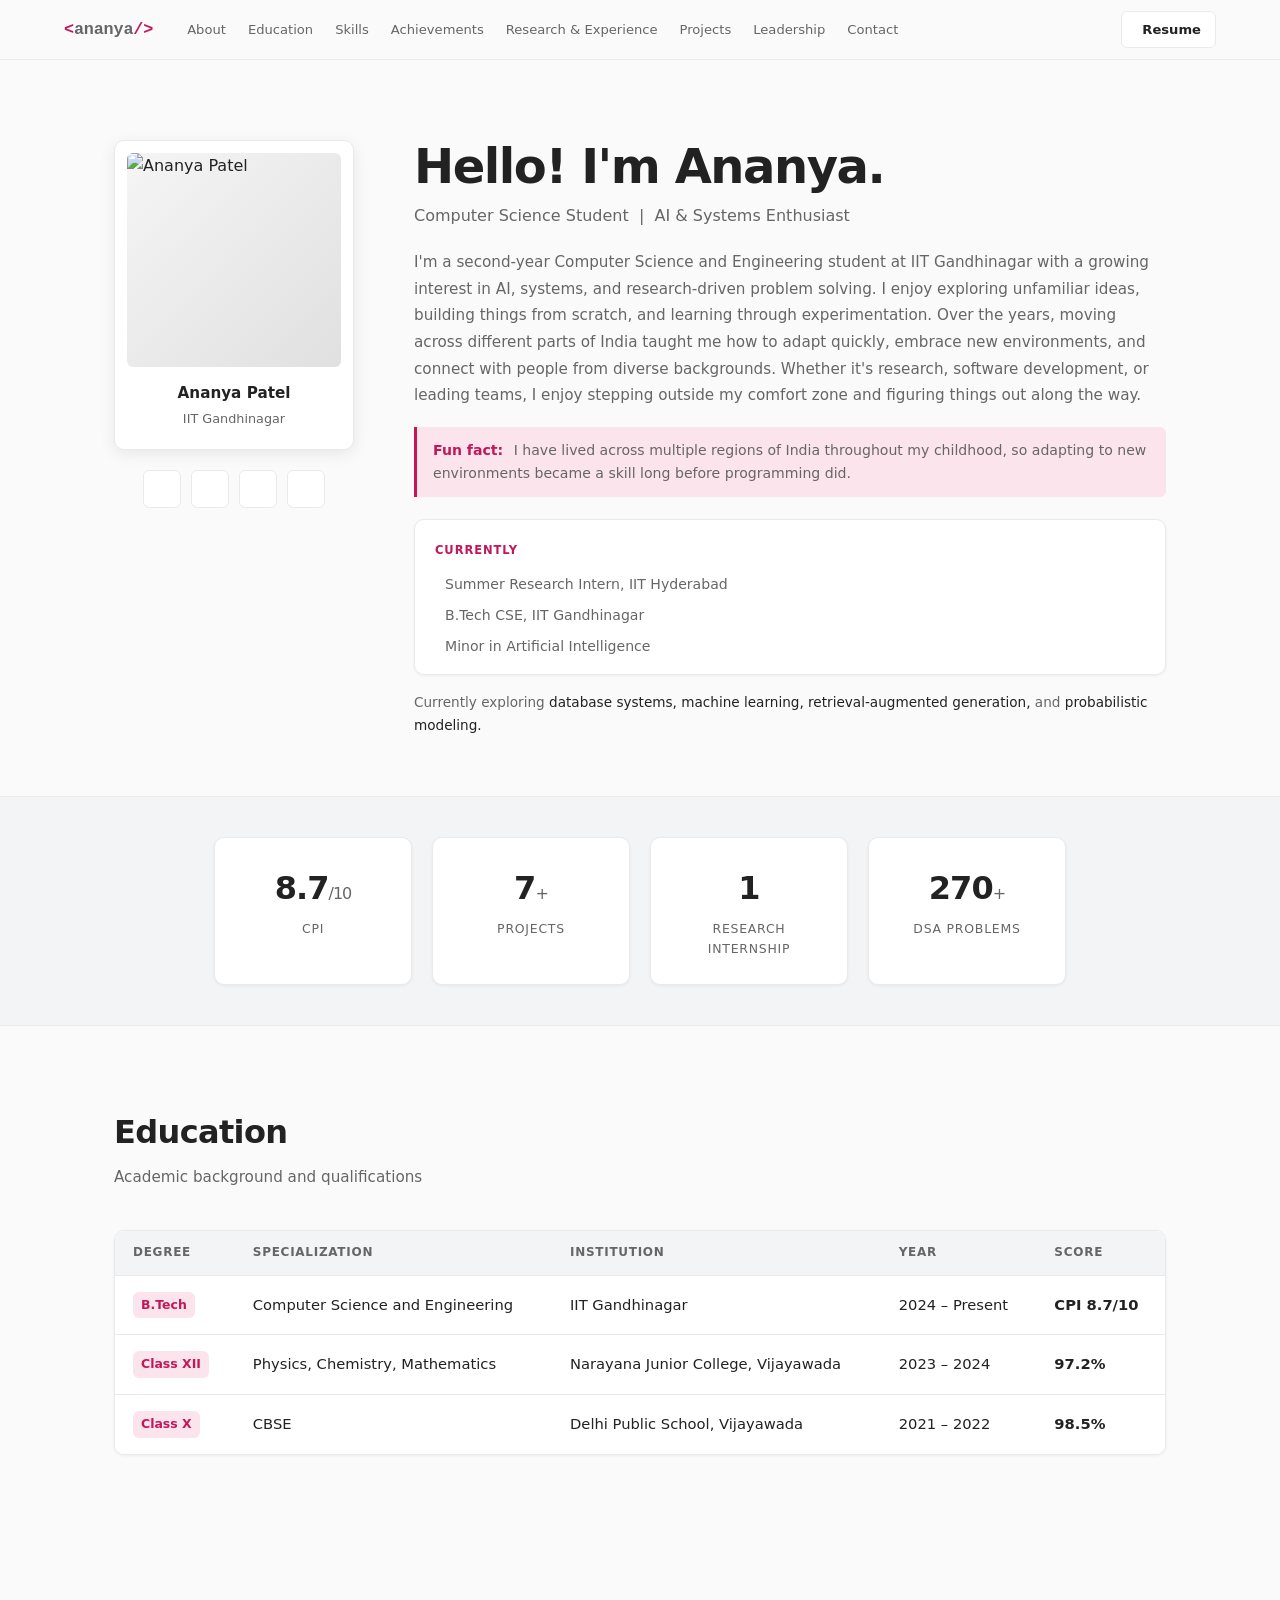
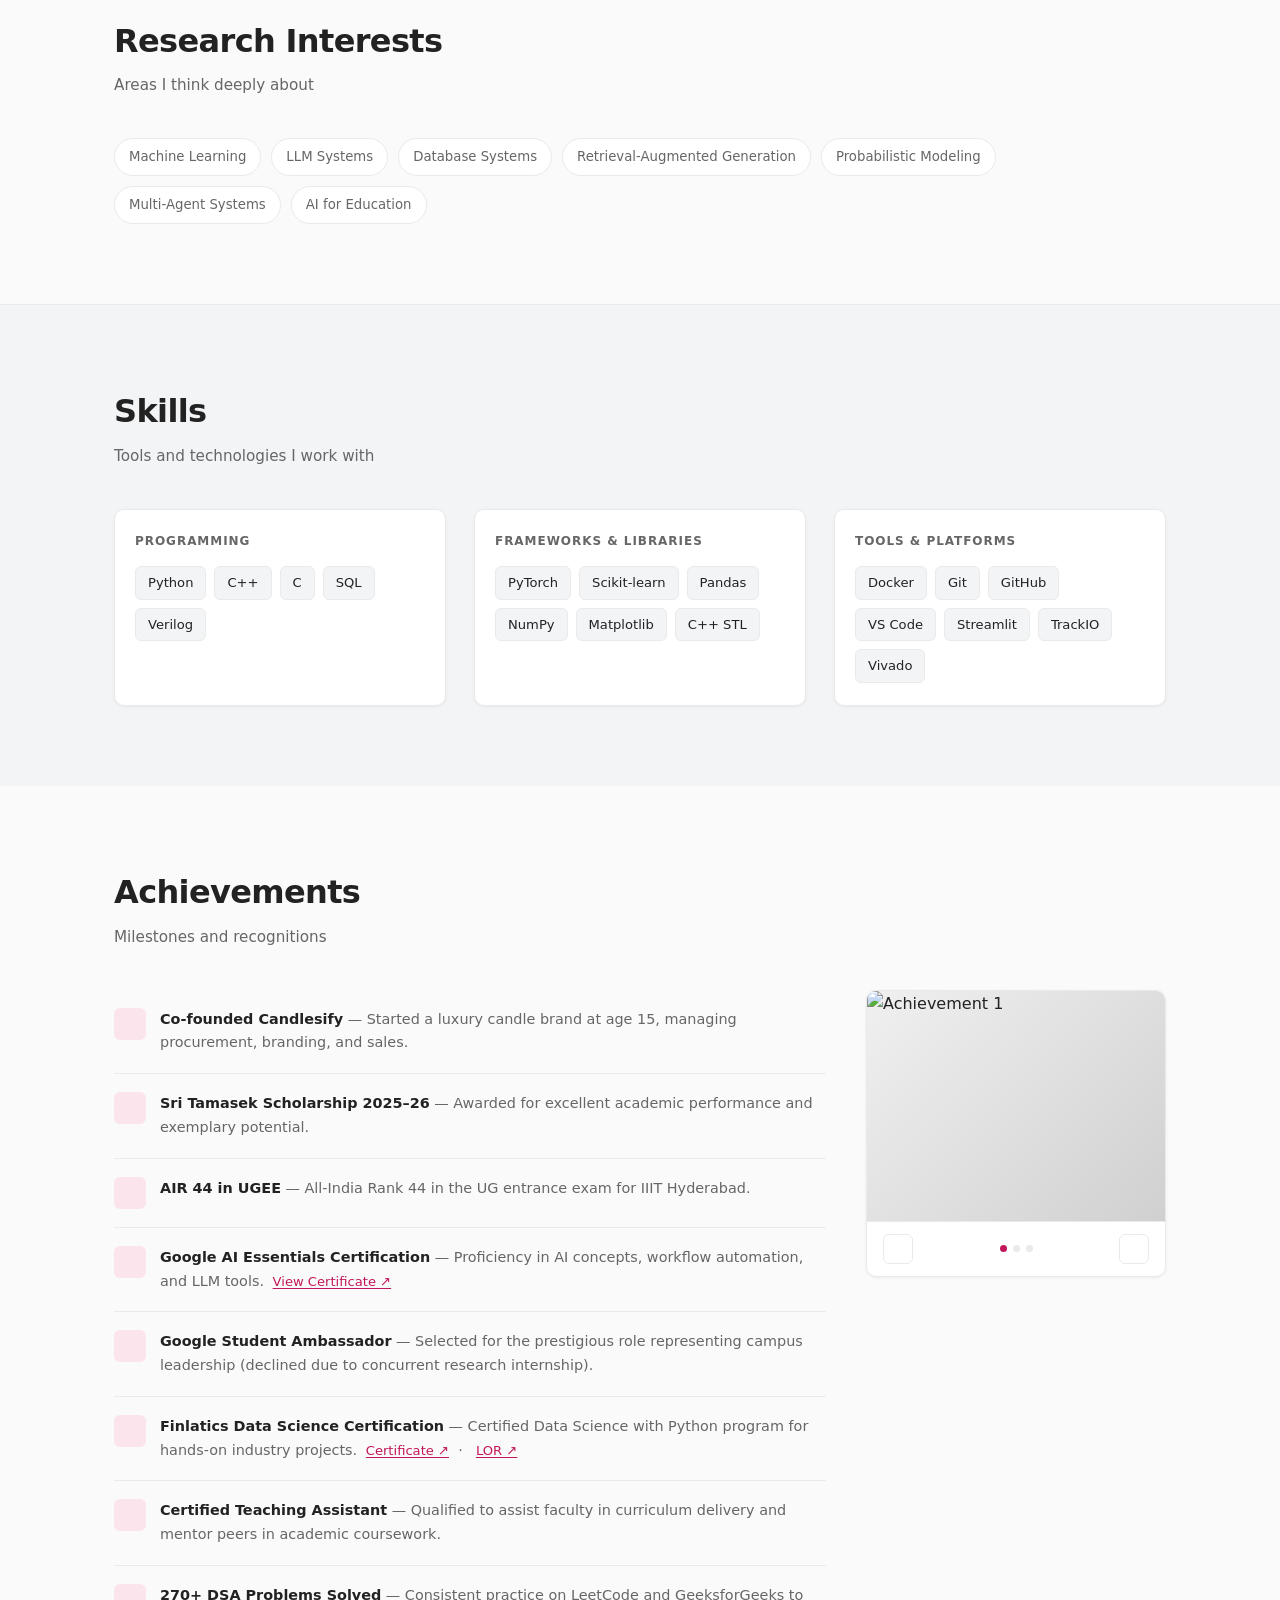
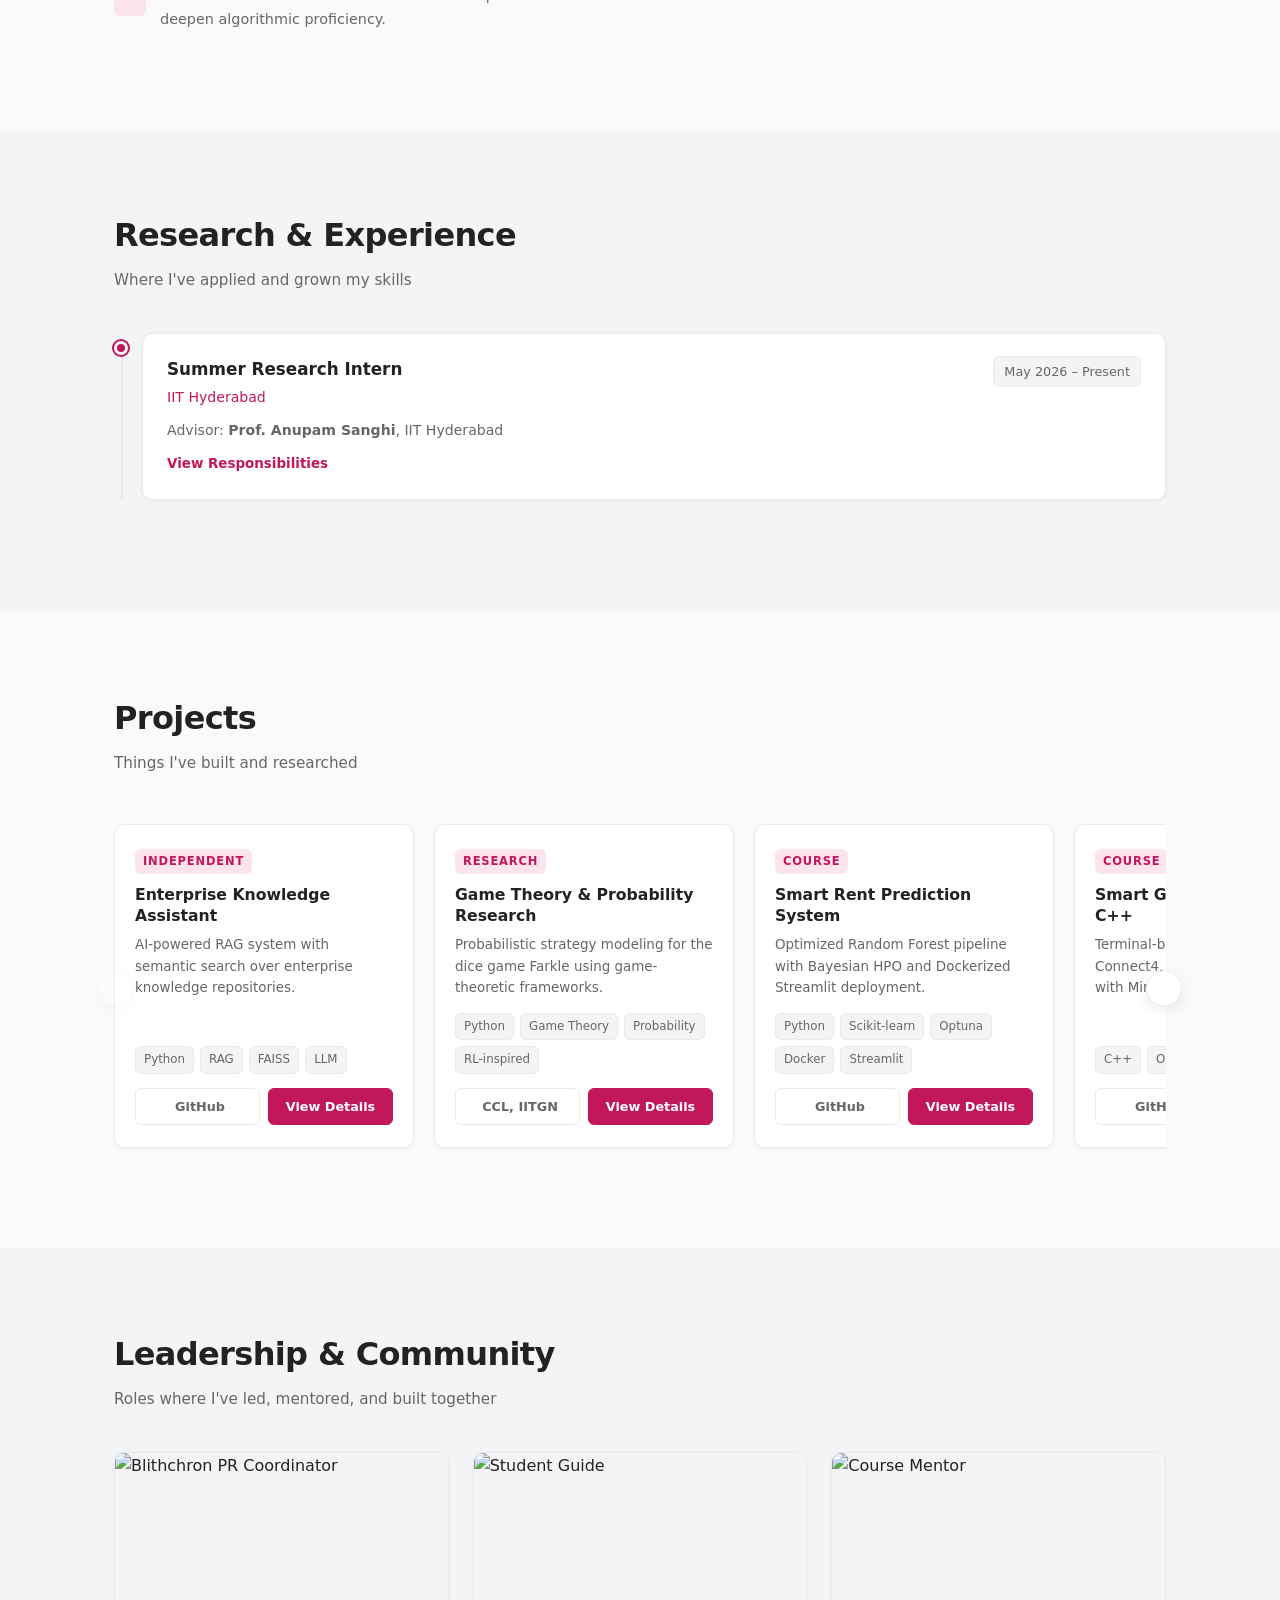
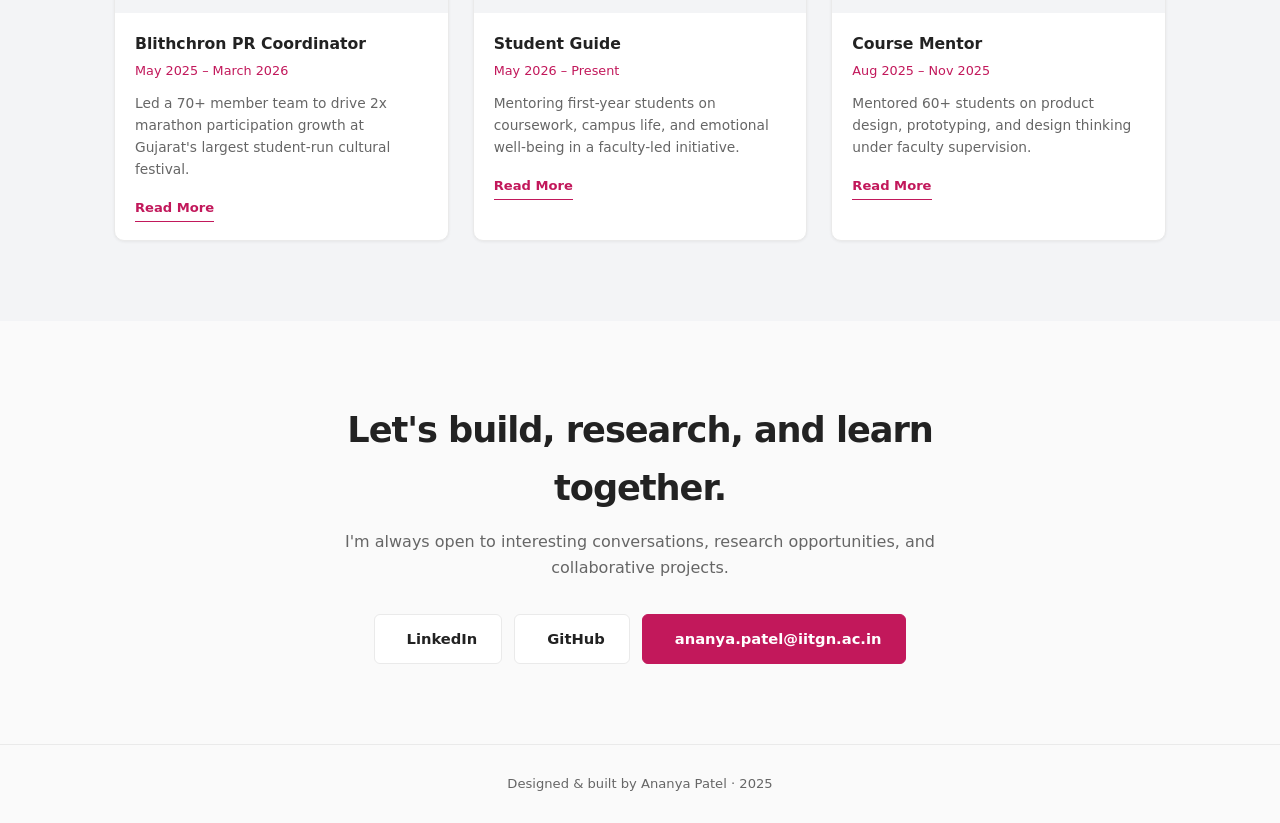
==== commit a6088b12: "adding the changes" ====
--- a/index.html
+++ b/index.html
@@ -1,45 +1,52 @@
 <!DOCTYPE html>
-<html lang="en">
+<html lang="en" data-theme="light">
 <head>
   <meta charset="UTF-8" />
   <meta name="viewport" content="width=device-width, initial-scale=1.0" />
-  <title>Ananya Patel — CS @ IIT Gandhinagar</title>
-  <link rel="stylesheet" href="style.css" />
+  <title>Ananya Patel — CSE @ IIT Gandhinagar</title>
+  <meta name="description" content="Portfolio of Ananya Patel, Computer Science student at IIT Gandhinagar, interested in AI, ML, and database systems." />
+
   <!-- Fonts -->
   <link rel="preconnect" href="https://fonts.googleapis.com" />
   <link rel="preconnect" href="https://fonts.gstatic.com" crossorigin />
   <link href="https://fonts.googleapis.com/css2?family=Inter:wght@300;400;500;600;700&family=JetBrains+Mono:wght@400;700&display=swap" rel="stylesheet" />
+
   <!-- Lucide Icons -->
-  <script src="https://unpkg.com/lucide@latest/dist/umd/lucide.min.js"></script>
+  <script src="https://unpkg.com/lucide@latest/dist/umd/lucide.js"></script>
+
+  <link rel="stylesheet" href="style.css" />
 </head>
 <body>
 
-  <!-- ===================== NAVBAR ===================== -->
-  <header class="navbar" id="navbar" role="banner">
+  <!-- ========== NAVBAR ========== -->
+  <header class="navbar" role="banner">
     <div class="nav-inner">
-      <a href="#hero" class="nav-logo" aria-label="Home">
-        <span class="logo-text">ananya</span><span class="logo-accent">/&gt;</span>
+      <a href="#hero" class="logo" aria-label="Home">
+        <span class="logo-bracket">&lt;</span><span class="logo-name">ananya</span><span class="logo-bracket">/&gt;</span>
       </a>
+
       <button class="nav-hamburger" id="navHamburger" aria-label="Toggle navigation" aria-expanded="false">
         <i data-lucide="menu"></i>
       </button>
-      <nav class="nav-links" id="navLinks" role="navigation" aria-label="Main navigation">
+
+      <nav class="nav-links" id="navLinks" aria-label="Main navigation">
         <a href="#about">About</a>
         <a href="#education">Education</a>
         <a href="#skills">Skills</a>
         <a href="#achievements">Achievements</a>
-        <a href="#experience">Research &amp; Experience</a>
+        <a href="#experience">Research & Experience</a>
         <a href="#projects">Projects</a>
         <a href="#leadership">Leadership</a>
         <a href="#contact">Contact</a>
       </nav>
+
       <div class="nav-actions">
         <button class="theme-toggle" id="themeToggle" aria-label="Toggle dark mode">
-          <i data-lucide="moon" id="themeIcon"></i>
+          <i data-lucide="moon" class="icon-moon"></i>
+          <i data-lucide="sun" class="icon-sun"></i>
         </button>
-        <a href="#" class="btn-resume" aria-label="Download Resume">
-          <i data-lucide="download" style="width:14px;height:14px;"></i>
-          Resume
+        <a href="https://drive.google.com/file/d/1lAJvL5CLQmCf3wfsIPYS6iQbAIkqik5M/view?usp=drivesdk" target="_blank" rel="noopener" class="btn-resume">
+          <i data-lucide="download"></i> Resume
         </a>
       </div>
     </div>
@@ -47,112 +54,98 @@
 
   <main>
 
-    <!-- ===================== HERO ===================== -->
-    <section id="hero" class="section hero-section">
+    <!-- ========== HERO ========== -->
+    <section id="hero" class="section-hero">
       <div class="hero-inner">
 
-        <!-- LEFT: Polaroid card -->
+        <!-- Left column: Polaroid card + socials -->
         <div class="hero-left fade-in">
-          <div class="polaroid-card">
-            <div class="polaroid-img-wrap">
-              <img src="images/profile.jpg" alt="Ananya Patel" class="polaroid-img" />
-            </div>
+          <div class="polaroid">
+            <img src="images/profile.jpg" alt="Ananya Patel" class="profile-img" />
             <div class="polaroid-caption">
-              <p class="polaroid-name">Ananya Patel</p>
-              <p class="polaroid-inst">IIT Gandhinagar</p>
-            </div>
-          </div>
-          <!-- Social icons -->
-          <div class="hero-socials" role="list">
-            <a href="https://www.linkedin.com/in/ananya-patel81/" target="_blank" rel="noopener" class="social-icon" aria-label="LinkedIn" role="listitem">
+              <span class="polaroid-name">Ananya Patel</span>
+              <span class="polaroid-sub">IIT Gandhinagar</span>
+            </div>
+          </div>
+
+          <div class="social-row" aria-label="Social links">
+            <a href="https://www.linkedin.com/in/ananya-patel81/" target="_blank" rel="noopener" aria-label="LinkedIn" class="social-icon">
               <i data-lucide="linkedin"></i>
             </a>
-            <a href="https://github.com/ananya-patel81" target="_blank" rel="noopener" class="social-icon" aria-label="GitHub" role="listitem">
+            <a href="https://github.com/ananya-patel81" target="_blank" rel="noopener" aria-label="GitHub" class="social-icon">
               <i data-lucide="github"></i>
             </a>
-            <a href="mailto:ananya.patel@iitgn.ac.in" class="social-icon" aria-label="Email" role="listitem">
+            <a href="mailto:ananya.patel@iitgn.ac.in" aria-label="Email" class="social-icon">
               <i data-lucide="mail"></i>
             </a>
-            <a href="#" class="social-icon" aria-label="Download Resume" role="listitem">
+            <a href="https://drive.google.com/file/d/1lAJvL5CLQmCf3wfsIPYS6iQbAIkqik5M/view?usp=drivesdk" target="_blank" rel="noopener" aria-label="Resume" class="social-icon">
               <i data-lucide="file-text"></i>
             </a>
           </div>
         </div>
 
-        <!-- RIGHT: Text content -->
-        <div class="hero-right fade-in" style="--delay: 0.1s">
+        <!-- Right column: intro text -->
+        <div class="hero-right fade-in fade-in-delay">
           <h1 class="hero-heading">Hello! I'm Ananya.</h1>
           <p class="hero-subheading">Computer Science Student &nbsp;|&nbsp; AI &amp; Systems Enthusiast</p>
+
           <p class="hero-bio">
             I'm a second-year Computer Science and Engineering student at IIT Gandhinagar with a growing interest in AI, systems, and research-driven problem solving. I enjoy exploring unfamiliar ideas, building things from scratch, and learning through experimentation. Over the years, moving across different parts of India taught me how to adapt quickly, embrace new environments, and connect with people from diverse backgrounds. Whether it's research, software development, or leading teams, I enjoy stepping outside my comfort zone and figuring things out along the way.
           </p>
+
           <p class="hero-funfact">
-            <span class="funfact-label">Fun fact —</span>
-            I have lived across multiple regions of India throughout my childhood, so adapting to new environments became a skill long before programming did.
+            <span class="funfact-label">Fun fact:</span> I have lived across multiple regions of India throughout my childhood, so adapting to new environments became a skill long before programming did.
           </p>
 
-          <!-- Currently card -->
           <div class="currently-card">
-            <p class="currently-label">Currently</p>
+            <span class="currently-label">Currently</span>
             <ul class="currently-list">
-              <li><i data-lucide="briefcase" class="currently-icon"></i> Summer Research Intern, IIT Hyderabad</li>
-              <li><i data-lucide="graduation-cap" class="currently-icon"></i> B.Tech CSE, IIT Gandhinagar</li>
-              <li><i data-lucide="cpu" class="currently-icon"></i> Minor in Artificial Intelligence</li>
+              <li><i data-lucide="flask-conical"></i> Summer Research Intern, IIT Hyderabad</li>
+              <li><i data-lucide="graduation-cap"></i> B.Tech CSE, IIT Gandhinagar</li>
+              <li><i data-lucide="brain"></i> Minor in Artificial Intelligence</li>
             </ul>
           </div>
 
           <p class="hero-exploring">
-            Currently exploring <strong>database systems</strong>, <strong>machine learning</strong>, <strong>retrieval-augmented generation</strong>, and <strong>probabilistic modeling</strong>.
+            Currently exploring <em>database systems, machine learning, retrieval-augmented generation,</em> and <em>probabilistic modeling.</em>
           </p>
         </div>
 
       </div>
     </section>
 
-    <!-- ===================== STATS ===================== -->
-    <section class="stats-section fade-in">
+    <!-- ========== STATS ========== -->
+    <section class="section-stats" aria-label="Quick stats">
       <div class="stats-inner">
-        <div class="stat-card">
-          <span class="stat-value">8.7<span class="stat-unit">/10</span></span>
+        <div class="stat-card fade-in">
+          <span class="stat-value">8.7<small>/10</small></span>
           <span class="stat-label">CPI</span>
         </div>
-        <div class="stat-card">
-          <span class="stat-value">7<span class="stat-unit">+</span></span>
+        <div class="stat-card fade-in">
+          <span class="stat-value">7<small>+</small></span>
           <span class="stat-label">Projects</span>
         </div>
-        <div class="stat-card">
+        <div class="stat-card fade-in">
           <span class="stat-value">1</span>
           <span class="stat-label">Research Internship</span>
         </div>
-        <div class="stat-card">
-          <span class="stat-value">270<span class="stat-unit">+</span></span>
+        <div class="stat-card fade-in">
+          <span class="stat-value">270<small>+</small></span>
           <span class="stat-label">DSA Problems</span>
         </div>
       </div>
     </section>
 
-    <!-- ===================== ABOUT / RESEARCH INTERESTS ===================== -->
-    <section id="about" class="section fade-in">
-      <div class="section-inner">
-        <h2 class="section-title">Research Interests</h2>
-        <div class="chips-row" role="list">
-          <span class="chip" role="listitem">Machine Learning</span>
-          <span class="chip" role="listitem">LLM Systems</span>
-          <span class="chip" role="listitem">Database Systems</span>
-          <span class="chip" role="listitem">Retrieval-Augmented Generation</span>
-          <span class="chip" role="listitem">Probabilistic Modeling</span>
-          <span class="chip" role="listitem">Multi-Agent Systems</span>
-          <span class="chip" role="listitem">AI for Education</span>
-        </div>
-      </div>
-    </section>
-
-    <!-- ===================== EDUCATION ===================== -->
-    <section id="education" class="section fade-in">
-      <div class="section-inner">
-        <h2 class="section-title">Education</h2>
-        <div class="edu-table-wrap">
-          <table class="edu-table" role="table">
+    <!-- ========== EDUCATION ========== -->
+    <section id="education" class="section-padded">
+      <div class="container">
+        <div class="section-header fade-in">
+          <h2 class="section-title">Education</h2>
+          <p class="section-sub">Academic background and qualifications</p>
+        </div>
+
+        <div class="edu-table-wrap fade-in">
+          <table class="edu-table" aria-label="Education history">
             <thead>
               <tr>
                 <th>Degree</th>
@@ -164,25 +157,25 @@
             </thead>
             <tbody>
               <tr>
-                <td><span class="edu-degree">B.Tech</span></td>
+                <td><span class="degree-badge">B.Tech</span></td>
                 <td>Computer Science and Engineering</td>
                 <td>IIT Gandhinagar</td>
                 <td>2024 – Present</td>
-                <td><span class="edu-score">CPI 8.7/10</span></td>
+                <td><strong>CPI 8.7/10</strong></td>
               </tr>
               <tr>
-                <td><span class="edu-degree">Class XII</span></td>
-                <td>Physics, Chemistry, Maths</td>
+                <td><span class="degree-badge">Class XII</span></td>
+                <td>Physics, Chemistry, Mathematics</td>
                 <td>Narayana Junior College, Vijayawada</td>
                 <td>2023 – 2024</td>
-                <td><span class="edu-score">97.2%</span></td>
+                <td><strong>97.2%</strong></td>
               </tr>
               <tr>
-                <td><span class="edu-degree">Class X</span></td>
+                <td><span class="degree-badge">Class X</span></td>
                 <td>CBSE</td>
                 <td>Delhi Public School, Vijayawada</td>
                 <td>2021 – 2022</td>
-                <td><span class="edu-score">98.5%</span></td>
+                <td><strong>98.5%</strong></td>
               </tr>
             </tbody>
           </table>
@@ -190,14 +183,37 @@
       </div>
     </section>
 
-    <!-- ===================== SKILLS ===================== -->
-    <section id="skills" class="section fade-in">
-      <div class="section-inner">
-        <h2 class="section-title">Skills</h2>
-        <div class="skills-grid">
-          <div class="skills-group">
-            <h3 class="skills-group-title">Programming</h3>
-            <div class="pills-row">
+    <!-- ========== RESEARCH INTERESTS ========== -->
+    <section class="section-interests section-padded">
+      <div class="container">
+        <div class="section-header fade-in">
+          <h2 class="section-title">Research Interests</h2>
+          <p class="section-sub">Areas I think deeply about</p>
+        </div>
+        <div class="chips-wrap fade-in">
+          <span class="chip">Machine Learning</span>
+          <span class="chip">LLM Systems</span>
+          <span class="chip">Database Systems</span>
+          <span class="chip">Retrieval-Augmented Generation</span>
+          <span class="chip">Probabilistic Modeling</span>
+          <span class="chip">Multi-Agent Systems</span>
+          <span class="chip">AI for Education</span>
+        </div>
+      </div>
+    </section>
+
+    <!-- ========== SKILLS ========== -->
+    <section id="skills" class="section-padded section-alt">
+      <div class="container">
+        <div class="section-header fade-in">
+          <h2 class="section-title">Skills</h2>
+          <p class="section-sub">Tools and technologies I work with</p>
+        </div>
+
+        <div class="skills-grid fade-in">
+          <div class="skill-group">
+            <h3 class="skill-group-title">Programming</h3>
+            <div class="skill-pills">
               <span class="pill">Python</span>
               <span class="pill">C++</span>
               <span class="pill">C</span>
@@ -205,9 +221,10 @@
               <span class="pill">Verilog</span>
             </div>
           </div>
-          <div class="skills-group">
-            <h3 class="skills-group-title">Frameworks &amp; Libraries</h3>
-            <div class="pills-row">
+
+          <div class="skill-group">
+            <h3 class="skill-group-title">Frameworks &amp; Libraries</h3>
+            <div class="skill-pills">
               <span class="pill">PyTorch</span>
               <span class="pill">Scikit-learn</span>
               <span class="pill">Pandas</span>
@@ -216,76 +233,94 @@
               <span class="pill">C++ STL</span>
             </div>
           </div>
-          <div class="skills-group">
-            <h3 class="skills-group-title">Tools</h3>
-            <div class="pills-row">
+
+          <div class="skill-group">
+            <h3 class="skill-group-title">Tools &amp; Platforms</h3>
+            <div class="skill-pills">
               <span class="pill">Docker</span>
               <span class="pill">Git</span>
               <span class="pill">GitHub</span>
               <span class="pill">VS Code</span>
               <span class="pill">Streamlit</span>
               <span class="pill">TrackIO</span>
-              <span class="pill">Xilinx Vivado</span>
-            </div>
-          </div>
-        </div>
-      </div>
-    </section>
-
-    <!-- ===================== ACHIEVEMENTS ===================== -->
-    <section id="achievements" class="section fade-in">
-      <div class="section-inner">
-        <h2 class="section-title">Achievements</h2>
-        <div class="achievements-layout">
-          <!-- Left: list -->
-          <ul class="achievements-list">
-            <li class="achievement-item">
-              <span class="ach-dot"></span>
-              <span>Co-founded <strong>Candlesify</strong> — a luxury candle brand — at age 15, managing procurement, branding, and sales.</span>
-            </li>
-            <li class="achievement-item">
-              <span class="ach-dot"></span>
-              <span>Awarded the <strong>Sri Tamasek Scholarship 2025-26</strong> for excellent academic performance and exemplary potential.</span>
-            </li>
-            <li class="achievement-item">
-              <span class="ach-dot"></span>
-              <span>Achieved <strong>AIR 44</strong> in <strong>UGEE</strong> — the UG entrance exam for IIIT Hyderabad.</span>
-            </li>
-            <li class="achievement-item">
-              <span class="ach-dot"></span>
-              <span>
-                Earned <strong>Google AI Essentials</strong> certification.
+              <span class="pill">Vivado</span>
+            </div>
+          </div>
+        </div>
+      </div>
+    </section>
+
+    <!-- ========== ACHIEVEMENTS ========== -->
+    <section id="achievements" class="section-padded">
+      <div class="container">
+        <div class="section-header fade-in">
+          <h2 class="section-title">Achievements</h2>
+          <p class="section-sub">Milestones and recognitions</p>
+        </div>
+
+        <div class="achievements-layout fade-in">
+          <!-- Left: achievement list -->
+          <ul class="achievement-list">
+            <li class="achievement-item">
+              <span class="achievement-icon"><i data-lucide="rocket"></i></span>
+              <div>
+                <strong>Co-founded Candlesify</strong> — Started a luxury candle brand at age 15, managing procurement, branding, and sales.
+              </div>
+            </li>
+            <li class="achievement-item">
+              <span class="achievement-icon"><i data-lucide="award"></i></span>
+              <div>
+                <strong>Sri Tamasek Scholarship 2025–26</strong> — Awarded for excellent academic performance and exemplary potential.
+              </div>
+            </li>
+            <li class="achievement-item">
+              <span class="achievement-icon"><i data-lucide="trophy"></i></span>
+              <div>
+                <strong>AIR 44 in UGEE</strong> — All-India Rank 44 in the UG entrance exam for IIIT Hyderabad.
+              </div>
+            </li>
+            <li class="achievement-item">
+              <span class="achievement-icon"><i data-lucide="badge-check"></i></span>
+              <div>
+                <strong>Google AI Essentials Certification</strong> — Proficiency in AI concepts, workflow automation, and LLM tools.
                 <a href="https://drive.google.com/file/d/1u7wHqWgowskXzI-TC1pELoZD3OGtn5Ek/view?usp=sharing" target="_blank" rel="noopener" class="inline-link">View Certificate ↗</a>
-              </span>
-            </li>
-            <li class="achievement-item">
-              <span class="ach-dot"></span>
-              <span>Selected as a <strong>Google Student Ambassador</strong> — representing campus leadership and technical awareness.</span>
-            </li>
-            <li class="achievement-item">
-              <span class="ach-dot"></span>
-              <span>
-                Completed certified <strong>Data Science with Python</strong> at <strong>Finlatics</strong>.
+              </div>
+            </li>
+            <li class="achievement-item">
+              <span class="achievement-icon"><i data-lucide="star"></i></span>
+              <div>
+                <strong>Google Student Ambassador</strong> — Selected for the prestigious role representing campus leadership (declined due to concurrent research internship).
+              </div>
+            </li>
+            <li class="achievement-item">
+              <span class="achievement-icon"><i data-lucide="database"></i></span>
+              <div>
+                <strong>Finlatics Data Science Certification</strong> — Certified Data Science with Python program for hands-on industry projects.
                 <a href="https://drive.google.com/file/d/1lAJvL5CLQmCf3wfsIPYS6iQbAIkqik5M/view?usp=drivesdk" target="_blank" rel="noopener" class="inline-link">Certificate ↗</a>
+                &nbsp;·&nbsp;
                 <a href="https://drive.google.com/file/d/1h3ikQmeciOm-UCQENLPtsoUxx681UVfM/view?usp=drivesdk" target="_blank" rel="noopener" class="inline-link">LOR ↗</a>
-              </span>
-            </li>
-            <li class="achievement-item">
-              <span class="ach-dot"></span>
-              <span><strong>Certified Teaching Assistant</strong> — qualified to assist faculty in curriculum delivery and mentor peers.</span>
-            </li>
-            <li class="achievement-item">
-              <span class="ach-dot"></span>
-              <span>Solved <strong>270+ DSA problems</strong> across LeetCode and GeeksforGeeks with consistent ongoing practice.</span>
+              </div>
+            </li>
+            <li class="achievement-item">
+              <span class="achievement-icon"><i data-lucide="book-open"></i></span>
+              <div>
+                <strong>Certified Teaching Assistant</strong> — Qualified to assist faculty in curriculum delivery and mentor peers in academic coursework.
+              </div>
+            </li>
+            <li class="achievement-item">
+              <span class="achievement-icon"><i data-lucide="code-2"></i></span>
+              <div>
+                <strong>270+ DSA Problems Solved</strong> — Consistent practice on LeetCode and GeeksforGeeks to deepen algorithmic proficiency.
+              </div>
             </li>
           </ul>
 
-          <!-- Right: carousel -->
-          <div class="ach-carousel" role="region" aria-label="Achievement images">
+          <!-- Right: image carousel -->
+          <div class="carousel" aria-label="Achievement photos">
             <div class="carousel-track" id="carouselTrack">
-              <img src="images/achievement1.jpg" alt="Achievement 1" class="carousel-img" />
-              <img src="images/achievement2.jpg" alt="Achievement 2" class="carousel-img" />
-              <img src="images/achievement3.jpg" alt="Achievement 3" class="carousel-img" />
+              <div class="carousel-slide"><img src="images/achievement1.jpg" alt="Achievement 1" /></div>
+              <div class="carousel-slide"><img src="images/achievement2.jpg" alt="Achievement 2" /></div>
+              <div class="carousel-slide"><img src="images/achievement3.jpg" alt="Achievement 3" /></div>
             </div>
             <div class="carousel-controls">
               <button class="carousel-btn" id="carouselPrev" aria-label="Previous image">
@@ -301,109 +336,117 @@
       </div>
     </section>
 
-    <!-- ===================== RESEARCH & EXPERIENCE ===================== -->
-    <section id="experience" class="section fade-in">
-      <div class="section-inner">
-        <h2 class="section-title">Research &amp; Experience</h2>
-        <div class="timeline">
-
+    <!-- ========== RESEARCH & EXPERIENCE ========== -->
+    <section id="experience" class="section-padded section-alt">
+      <div class="container">
+        <div class="section-header fade-in">
+          <h2 class="section-title">Research &amp; Experience</h2>
+          <p class="section-sub">Where I've applied and grown my skills</p>
+        </div>
+
+        <div class="timeline fade-in">
           <div class="timeline-item">
             <div class="timeline-dot"></div>
             <div class="timeline-content">
               <div class="timeline-header">
                 <div>
                   <h3 class="timeline-role">Summer Research Intern</h3>
-                  <p class="timeline-org">IIT Hyderabad</p>
-                  <p class="timeline-meta">Advisor: Prof. Anupam Sanghi &nbsp;|&nbsp; May 2026 – Present</p>
+                  <span class="timeline-org">IIT Hyderabad</span>
                 </div>
-                <button class="expand-btn" aria-expanded="false" aria-controls="exp-details-1">
-                  <i data-lucide="chevron-down"></i>
-                </button>
-              </div>
-              <div class="timeline-details" id="exp-details-1" hidden>
-                <ul class="timeline-bullets">
-                  <li>Investigating and validating a hypothesis that optimizer plan-switch boundaries can effectively characterize worst-case query execution error (Q-error), by analyzing plan transitions across multi-dimensional selectivity spaces and evaluating their impact on database performance, reducing computation involved in usual methods.</li>
+                <span class="timeline-date">May 2026 – Present</span>
+              </div>
+              <p class="timeline-advisor">Advisor: <strong>Prof. Anupam Sanghi</strong>, IIT Hyderabad</p>
+
+              <button class="expand-btn" aria-expanded="false" aria-controls="exp-details-1">
+                View Responsibilities <i data-lucide="chevron-down"></i>
+              </button>
+              <div class="expand-content" id="exp-details-1" hidden>
+                <ul class="exp-list">
+                  <li>Investigating and validating a hypothesis that optimizer plan-switch boundaries can effectively characterize worst-case query execution error (Q-error), by analyzing plan transitions across multi-dimensional selectivity spaces and evaluating their impact on database performance — reducing the computation involved in usual methods.</li>
                   <li>Designing and implementing graph-based exploration algorithms to identify representative high-error regions, enabling efficient performance characterization without exhaustive search-space exploration.</li>
                 </ul>
               </div>
             </div>
           </div>
-
-        </div>
-      </div>
-    </section>
-
-    <!-- ===================== PROJECTS ===================== -->
-    <section id="projects" class="section fade-in">
-      <div class="section-inner">
-        <h2 class="section-title">Projects</h2>
-        <div class="projects-scroll-wrap">
-          <div class="projects-scroll" role="list">
-
-            <!-- 1 -->
-            <article class="project-card" role="listitem">
+        </div>
+      </div>
+    </section>
+
+    <!-- ========== PROJECTS ========== -->
+    <section id="projects" class="section-padded">
+      <div class="container">
+        <div class="section-header fade-in">
+          <h2 class="section-title">Projects</h2>
+          <p class="section-sub">Things I've built and researched</p>
+        </div>
+
+        <div class="projects-scroll-wrap fade-in">
+          <div class="projects-scroll" id="projectsScroll">
+
+            <!-- Project 1 -->
+            <article class="project-card" data-project="0">
               <div class="project-card-top">
                 <span class="project-type">Independent</span>
                 <h3 class="project-title">Enterprise Knowledge Assistant</h3>
+                <p class="project-blurb">AI-powered RAG system with semantic search over enterprise knowledge repositories.</p>
               </div>
               <div class="project-tags">
                 <span class="tag">Python</span>
                 <span class="tag">RAG</span>
                 <span class="tag">FAISS</span>
-                <span class="tag">Embeddings</span>
-              </div>
-              <div class="project-card-actions">
-                <a href="https://github.com/ananya-patel81/enterprise-knowledge-assistant" target="_blank" rel="noopener" class="btn-sm">
-                  <i data-lucide="external-link" style="width:13px;height:13px;"></i> Link
-                </a>
-                <button class="btn-sm btn-details" data-project="0">View Details</button>
+                <span class="tag">LLM</span>
+              </div>
+              <div class="project-actions">
+                <a href="https://github.com/ananya-patel81/enterprise-knowledge-assistant" target="_blank" rel="noopener" class="btn-proj-link"><i data-lucide="external-link"></i> GitHub</a>
+                <button class="btn-proj-detail" data-project="0">View Details</button>
               </div>
             </article>
 
-            <!-- 2 -->
-            <article class="project-card" role="listitem">
+            <!-- Project 2 -->
+            <article class="project-card" data-project="1">
               <div class="project-card-top">
                 <span class="project-type">Research</span>
                 <h3 class="project-title">Game Theory &amp; Probability Research</h3>
+                <p class="project-blurb">Probabilistic strategy modeling for the dice game Farkle using game-theoretic frameworks.</p>
               </div>
               <div class="project-tags">
+                <span class="tag">Python</span>
                 <span class="tag">Game Theory</span>
-                <span class="tag">Probabilistic Simulation</span>
-                <span class="tag">Python</span>
-              </div>
-              <div class="project-card-actions">
-                <a href="https://ccl.iitgn.ac.in/" target="_blank" rel="noopener" class="btn-sm">
-                  <i data-lucide="external-link" style="width:13px;height:13px;"></i> CCL
-                </a>
-                <button class="btn-sm btn-details" data-project="1">View Details</button>
+                <span class="tag">Probability</span>
+                <span class="tag">RL-inspired</span>
+              </div>
+              <div class="project-actions">
+                <a href="https://ccl.iitgn.ac.in/" target="_blank" rel="noopener" class="btn-proj-link"><i data-lucide="external-link"></i> CCL, IITGN</a>
+                <button class="btn-proj-detail" data-project="1">View Details</button>
               </div>
             </article>
 
-            <!-- 3 -->
-            <article class="project-card" role="listitem">
+            <!-- Project 3 -->
+            <article class="project-card" data-project="2">
               <div class="project-card-top">
                 <span class="project-type">Course</span>
                 <h3 class="project-title">Smart Rent Prediction System</h3>
+                <p class="project-blurb">Optimized Random Forest pipeline with Bayesian HPO and Dockerized Streamlit deployment.</p>
               </div>
               <div class="project-tags">
-                <span class="tag">Random Forest</span>
+                <span class="tag">Python</span>
+                <span class="tag">Scikit-learn</span>
                 <span class="tag">Optuna</span>
                 <span class="tag">Docker</span>
                 <span class="tag">Streamlit</span>
               </div>
-              <div class="project-card-actions">
-                <a href="https://github.com/ananya-patel81/sttai-assignment4-submission" target="_blank" rel="noopener" class="btn-sm">
-                  <i data-lucide="external-link" style="width:13px;height:13px;"></i> Link
-                </a>
-                <button class="btn-sm btn-details" data-project="2">View Details</button>
+              <div class="project-actions">
+                <a href="https://github.com/ananya-patel81/sttai-assignment4-submission" target="_blank" rel="noopener" class="btn-proj-link"><i data-lucide="external-link"></i> GitHub</a>
+                <button class="btn-proj-detail" data-project="2">View Details</button>
               </div>
             </article>
 
-            <!-- 4 -->
-            <article class="project-card" role="listitem">
+            <!-- Project 4 -->
+            <article class="project-card" data-project="3">
               <div class="project-card-top">
                 <span class="project-type">Course</span>
-                <h3 class="project-title">Smart Game Engines (C++)</h3>
+                <h3 class="project-title">Smart Game Engines using C++</h3>
+                <p class="project-blurb">Terminal-based AI game engines for Connect4, Sudoku, and Tic-Tac-Toe with MiniMax + α-β pruning.</p>
               </div>
               <div class="project-tags">
                 <span class="tag">C++</span>
@@ -411,38 +454,37 @@
                 <span class="tag">MiniMax</span>
                 <span class="tag">Alpha-Beta</span>
               </div>
-              <div class="project-card-actions">
-                <a href="https://github.com/ananya-patel81/Smart-game-engine/tree/main" target="_blank" rel="noopener" class="btn-sm">
-                  <i data-lucide="external-link" style="width:13px;height:13px;"></i> Link
-                </a>
-                <button class="btn-sm btn-details" data-project="3">View Details</button>
+              <div class="project-actions">
+                <a href="https://github.com/ananya-patel81/Smart-game-engine/tree/main" target="_blank" rel="noopener" class="btn-proj-link"><i data-lucide="external-link"></i> GitHub</a>
+                <button class="btn-proj-detail" data-project="3">View Details</button>
               </div>
             </article>
 
-            <!-- 5 -->
-            <article class="project-card" role="listitem">
+            <!-- Project 5 -->
+            <article class="project-card" data-project="4">
               <div class="project-card-top">
                 <span class="project-type">Independent</span>
                 <h3 class="project-title">OpenCV Virtual Mouse</h3>
+                <p class="project-blurb">Hands-free computer interface translating hand gestures into real-time cursor actions at 30 FPS.</p>
               </div>
               <div class="project-tags">
                 <span class="tag">Python</span>
                 <span class="tag">OpenCV</span>
                 <span class="tag">MediaPipe</span>
-              </div>
-              <div class="project-card-actions">
-                <a href="https://github.com/ananya-patel81/ai_virtual_mouse" target="_blank" rel="noopener" class="btn-sm">
-                  <i data-lucide="external-link" style="width:13px;height:13px;"></i> Link
-                </a>
-                <button class="btn-sm btn-details" data-project="4">View Details</button>
+                <span class="tag">Computer Vision</span>
+              </div>
+              <div class="project-actions">
+                <a href="https://github.com/ananya-patel81/ai_virtual_mouse" target="_blank" rel="noopener" class="btn-proj-link"><i data-lucide="external-link"></i> GitHub</a>
+                <button class="btn-proj-detail" data-project="4">View Details</button>
               </div>
             </article>
 
-            <!-- 6 -->
-            <article class="project-card" role="listitem">
+            <!-- Project 6 -->
+            <article class="project-card" data-project="5">
               <div class="project-card-top">
-                <span class="project-type">Industry</span>
+                <span class="project-type">Independent</span>
                 <h3 class="project-title">Business Data Analytics</h3>
+                <p class="project-blurb">EDA and insights on 45K+ banking records to study term deposit subscription factors.</p>
               </div>
               <div class="project-tags">
                 <span class="tag">Python</span>
@@ -450,75 +492,82 @@
                 <span class="tag">Matplotlib</span>
                 <span class="tag">EDA</span>
               </div>
-              <div class="project-card-actions">
-                <a href="https://github.com/ananya-patel81/Business-Data-Analytics-Project-Finlatics" target="_blank" rel="noopener" class="btn-sm">
-                  <i data-lucide="external-link" style="width:13px;height:13px;"></i> Link
-                </a>
-                <button class="btn-sm btn-details" data-project="5">View Details</button>
+              <div class="project-actions">
+                <a href="https://github.com/ananya-patel81/Business-Data-Analytics-Project-Finlatics" target="_blank" rel="noopener" class="btn-proj-link"><i data-lucide="external-link"></i> GitHub</a>
+                <button class="btn-proj-detail" data-project="5">View Details</button>
               </div>
             </article>
 
-            <!-- 7 -->
-            <article class="project-card" role="listitem">
+            <!-- Project 7 -->
+            <article class="project-card" data-project="6">
               <div class="project-card-top">
                 <span class="project-type">Course</span>
-                <h3 class="project-title">Arduino Dual-Axis Solar Tracker</h3>
+                <h3 class="project-title">Dual-Axis Solar Tracker</h3>
+                <p class="project-blurb">Arduino-based system with LDR sensors for dynamic solar panel orientation optimization.</p>
               </div>
               <div class="project-tags">
                 <span class="tag">Arduino</span>
                 <span class="tag">C</span>
+                <span class="tag">Embedded</span>
                 <span class="tag">LDR Sensors</span>
-                <span class="tag">Hardware</span>
-              </div>
-              <div class="project-card-actions">
-                <a href="https://github.com/ananya-patel81/Dual-Axis-Solar-Tracker-Arduino" target="_blank" rel="noopener" class="btn-sm">
-                  <i data-lucide="external-link" style="width:13px;height:13px;"></i> Link
-                </a>
-                <button class="btn-sm btn-details" data-project="6">View Details</button>
+              </div>
+              <div class="project-actions">
+                <a href="https://github.com/ananya-patel81/Dual-Axis-Solar-Tracker-Arduino" target="_blank" rel="noopener" class="btn-proj-link"><i data-lucide="external-link"></i> GitHub</a>
+                <button class="btn-proj-detail" data-project="6">View Details</button>
               </div>
             </article>
 
           </div>
-        </div>
-      </div>
-    </section>
-
-    <!-- ===================== LEADERSHIP ===================== -->
-    <section id="leadership" class="section fade-in">
-      <div class="section-inner">
-        <h2 class="section-title">Leadership &amp; Community</h2>
-        <div class="leadership-grid">
-
-          <article class="leadership-card" role="button" tabindex="0" data-leader="0" aria-label="Blithchron PR Coordinator details">
+          <!-- scroll arrows -->
+          <button class="scroll-arrow scroll-left" id="scrollLeft" aria-label="Scroll left"><i data-lucide="chevron-left"></i></button>
+          <button class="scroll-arrow scroll-right" id="scrollRight" aria-label="Scroll right"><i data-lucide="chevron-right"></i></button>
+        </div>
+      </div>
+    </section>
+
+    <!-- ========== LEADERSHIP ========== -->
+    <section id="leadership" class="section-padded section-alt">
+      <div class="container">
+        <div class="section-header fade-in">
+          <h2 class="section-title">Leadership &amp; Community</h2>
+          <p class="section-sub">Roles where I've led, mentored, and built together</p>
+        </div>
+
+        <div class="leadership-grid fade-in">
+
+          <article class="leadership-card" data-leadership="0">
             <div class="leadership-img-wrap">
-              <img src="images/blithchron.jpg" alt="Blithchron" class="leadership-img" />
+              <img src="images/blithchron.jpg" alt="Blithchron PR Coordinator" class="leadership-img" />
             </div>
             <div class="leadership-info">
               <h3 class="leadership-title">Blithchron PR Coordinator</h3>
-              <p class="leadership-duration">May 2025 – March 2026</p>
-              <p class="leadership-summary">Led 70+ students for IIT Gandhinagar's largest cultural fest, driving 2x marathon participation to 3,000+ runners.</p>
+              <span class="leadership-duration">May 2025 – March 2026</span>
+              <p class="leadership-summary">Led a 70+ member team to drive 2x marathon participation growth at Gujarat's largest student-run cultural festival.</p>
+              <button class="btn-leadership-detail" data-leadership="0">Read More</button>
             </div>
           </article>
 
-          <article class="leadership-card" role="button" tabindex="0" data-leader="1" aria-label="Student Guide details">
+          <article class="leadership-card" data-leadership="1">
             <div class="leadership-img-wrap">
               <img src="images/studentguide.jpg" alt="Student Guide" class="leadership-img" />
             </div>
             <div class="leadership-info">
               <h3 class="leadership-title">Student Guide</h3>
-              <p class="leadership-duration">May 2026 – Present</p>
-              <p class="leadership-summary">Faculty-led initiative providing holistic support and mentorship to first-year students across academic and non-academic domains.</p>
+              <span class="leadership-duration">May 2026 – Present</span>
+              <p class="leadership-summary">Mentoring first-year students on coursework, campus life, and emotional well-being in a faculty-led initiative.</p>
+              <button class="btn-leadership-detail" data-leadership="1">Read More</button>
             </div>
           </article>
 
-          <article class="leadership-card" role="button" tabindex="0" data-leader="2" aria-label="Course Mentor details">
+          <article class="leadership-card" data-leadership="2">
             <div class="leadership-img-wrap">
               <img src="images/mentor.jpg" alt="Course Mentor" class="leadership-img" />
             </div>
             <div class="leadership-info">
               <h3 class="leadership-title">Course Mentor</h3>
-              <p class="leadership-duration">Aug 2025 – Nov 2025</p>
-              <p class="leadership-summary">Mentored 60+ undergrads in Product Design &amp; Prototyping — covering design thinking, prototyping, and procurement workflows.</p>
+              <span class="leadership-duration">Aug 2025 – Nov 2025</span>
+              <p class="leadership-summary">Mentored 60+ students on product design, prototyping, and design thinking under faculty supervision.</p>
+              <button class="btn-leadership-detail" data-leadership="2">Read More</button>
             </div>
           </article>
 
@@ -526,52 +575,52 @@
       </div>
     </section>
 
-    <!-- ===================== CONTACT ===================== -->
-    <section id="contact" class="section fade-in">
-      <div class="section-inner contact-inner">
-        <h2 class="contact-heading">Let's build, research,<br>and learn together.</h2>
-        <p class="contact-sub">I'm open to research collaborations, internship opportunities, and interesting conversations.</p>
-        <div class="contact-actions">
-          <a href="https://www.linkedin.com/in/ananya-patel81/" target="_blank" rel="noopener" class="contact-btn">
-            <i data-lucide="linkedin"></i> LinkedIn
-          </a>
-          <a href="https://github.com/ananya-patel81" target="_blank" rel="noopener" class="contact-btn">
-            <i data-lucide="github"></i> GitHub
-          </a>
-          <a href="mailto:ananya.patel@iitgn.ac.in" class="contact-btn contact-btn-accent">
-            <i data-lucide="mail"></i> ananya.patel@iitgn.ac.in
-          </a>
+    <!-- ========== CONTACT ========== -->
+    <section id="contact" class="section-padded">
+      <div class="container">
+        <div class="contact-inner fade-in">
+          <h2 class="contact-heading">Let's build, research, and learn together.</h2>
+          <p class="contact-sub">I'm always open to interesting conversations, research opportunities, and collaborative projects.</p>
+
+          <div class="contact-actions">
+            <a href="https://www.linkedin.com/in/ananya-patel81/" target="_blank" rel="noopener" class="btn-contact">
+              <i data-lucide="linkedin"></i> LinkedIn
+            </a>
+            <a href="https://github.com/ananya-patel81" target="_blank" rel="noopener" class="btn-contact">
+              <i data-lucide="github"></i> GitHub
+            </a>
+            <a href="mailto:ananya.patel@iitgn.ac.in" class="btn-contact btn-contact-accent">
+              <i data-lucide="mail"></i> ananya.patel@iitgn.ac.in
+            </a>
+          </div>
         </div>
       </div>
     </section>
 
   </main>
 
-  <!-- ===================== FOOTER ===================== -->
   <footer class="site-footer">
-    <p>Designed &amp; built by Ananya Patel &nbsp;·&nbsp; IIT Gandhinagar</p>
+    <div class="container">
+      <p>Designed &amp; built by Ananya Patel · 2025</p>
+    </div>
   </footer>
 
-  <!-- ===================== PROJECT MODAL ===================== -->
+  <!-- ========== PROJECT MODAL ========== -->
   <div class="modal-overlay" id="projectModal" role="dialog" aria-modal="true" aria-labelledby="modalTitle" hidden>
     <div class="modal-box">
-      <button class="modal-close" id="modalClose" aria-label="Close modal">
-        <i data-lucide="x"></i>
-      </button>
-      <div class="modal-content" id="modalContent"></div>
+      <button class="modal-close" id="modalClose" aria-label="Close modal"><i data-lucide="x"></i></button>
+      <div class="modal-body" id="modalBody"></div>
     </div>
   </div>
 
-  <!-- ===================== LEADERSHIP MODAL ===================== -->
-  <div class="modal-overlay" id="leaderModal" role="dialog" aria-modal="true" aria-labelledby="leaderModalTitle" hidden>
+  <!-- ========== LEADERSHIP MODAL ========== -->
+  <div class="modal-overlay" id="leadershipModal" role="dialog" aria-modal="true" aria-labelledby="leaderModalTitle" hidden>
     <div class="modal-box">
-      <button class="modal-close" id="leaderModalClose" aria-label="Close modal">
-        <i data-lucide="x"></i>
-      </button>
-      <div class="modal-content" id="leaderModalContent"></div>
+      <button class="modal-close" id="leaderModalClose" aria-label="Close modal"><i data-lucide="x"></i></button>
+      <div class="modal-body" id="leaderModalBody"></div>
     </div>
   </div>
 
   <script src="script.js"></script>
 </body>
-</html>+</html>
--- a/style.css
+++ b/style.css
@@ -0,0 +1,1402 @@
+/* =====================================================
+   ANANYA PATEL PORTFOLIO — style.css
+   Design: Notion/Linear/Vercel-inspired minimal
+   ===================================================== */
+
+/* ---------- CSS Custom Properties ---------- */
+:root {
+  --bg: #FAFAFA;
+  --bg-alt: #F3F4F6;
+  --bg-card: #FFFFFF;
+  --text-primary: #222222;
+  --text-secondary: #666666;
+  --accent: #C2185B;
+  --accent-soft: #FCE4EC;
+  --border: #EAEAEA;
+  --shadow-sm: 0 1px 3px rgba(0,0,0,0.06);
+  --shadow-md: 0 4px 16px rgba(0,0,0,0.08);
+  --shadow-lg: 0 8px 32px rgba(0,0,0,0.12);
+  --radius-sm: 6px;
+  --radius-md: 10px;
+  --radius-lg: 16px;
+  --nav-h: 60px;
+  --font-main: 'Inter', system-ui, sans-serif;
+  --font-mono: 'JetBrains Mono', monospace;
+  --transition: 0.2s ease;
+}
+
+[data-theme="dark"] {
+  --bg: #111111;
+  --bg-alt: #1A1A1A;
+  --bg-card: #1E1E1E;
+  --text-primary: #EEEEEE;
+  --text-secondary: #999999;
+  --accent: #E91E8C;
+  --accent-soft: #2A0F1A;
+  --border: #2A2A2A;
+  --shadow-sm: 0 1px 3px rgba(0,0,0,0.3);
+  --shadow-md: 0 4px 16px rgba(0,0,0,0.4);
+  --shadow-lg: 0 8px 32px rgba(0,0,0,0.5);
+}
+
+/* ---------- Reset & Base ---------- */
+*, *::before, *::after { box-sizing: border-box; margin: 0; padding: 0; }
+
+html {
+  scroll-behavior: smooth;
+  scroll-padding-top: var(--nav-h);
+  font-size: 16px;
+}
+
+body {
+  font-family: var(--font-main);
+  background: var(--bg);
+  color: var(--text-primary);
+  line-height: 1.65;
+  transition: background var(--transition), color var(--transition);
+  -webkit-font-smoothing: antialiased;
+}
+
+img {
+  max-width: 100%;
+  display: block;
+  object-fit: cover;
+}
+
+a {
+  color: inherit;
+  text-decoration: none;
+}
+
+ul { list-style: none; }
+
+button {
+  cursor: pointer;
+  font-family: var(--font-main);
+  border: none;
+  background: none;
+}
+
+/* ---------- Utility ---------- */
+.container {
+  max-width: 1100px;
+  margin: 0 auto;
+  padding: 0 24px;
+}
+
+.section-padded {
+  padding: 80px 0;
+}
+
+.section-alt {
+  background: var(--bg-alt);
+}
+
+.section-header {
+  margin-bottom: 40px;
+}
+
+.section-title {
+  font-size: clamp(1.5rem, 3vw, 2rem);
+  font-weight: 700;
+  letter-spacing: -0.02em;
+  color: var(--text-primary);
+}
+
+.section-sub {
+  margin-top: 6px;
+  font-size: 0.95rem;
+  color: var(--text-secondary);
+}
+
+/* ---------- Fade-in on scroll ---------- */
+.fade-in {
+  opacity: 0;
+  transform: translateY(20px);
+  transition: opacity 0.5s ease, transform 0.5s ease;
+}
+
+.fade-in.visible {
+  opacity: 1;
+  transform: translateY(0);
+}
+
+.fade-in-delay {
+  transition-delay: 0.15s;
+}
+
+/* ---------- NAVBAR ---------- */
+.navbar {
+  position: sticky;
+  top: 0;
+  z-index: 1000;
+  height: var(--nav-h);
+  background: var(--bg);
+  border-bottom: 1px solid var(--border);
+  backdrop-filter: blur(12px);
+  -webkit-backdrop-filter: blur(12px);
+  transition: background var(--transition);
+}
+
+.nav-inner {
+  max-width: 1200px;
+  margin: 0 auto;
+  padding: 0 24px;
+  height: 100%;
+  display: flex;
+  align-items: center;
+  gap: 24px;
+}
+
+/* Logo */
+.logo {
+  font-family: var(--font-mono);
+  font-size: 1.05rem;
+  font-weight: 700;
+  letter-spacing: -0.01em;
+  white-space: nowrap;
+  flex-shrink: 0;
+}
+
+.logo-name { color: var(--text-secondary); }
+.logo-bracket { color: var(--accent); }
+
+/* Nav links */
+.nav-links {
+  display: flex;
+  gap: 2px;
+  flex: 1;
+  overflow-x: auto;
+  scrollbar-width: none;
+}
+
+.nav-links::-webkit-scrollbar { display: none; }
+
+.nav-links a {
+  font-size: 0.82rem;
+  font-weight: 500;
+  color: var(--text-secondary);
+  padding: 6px 10px;
+  border-radius: var(--radius-sm);
+  white-space: nowrap;
+  transition: color var(--transition), background var(--transition);
+}
+
+.nav-links a:hover,
+.nav-links a.active {
+  color: var(--text-primary);
+  background: var(--bg-alt);
+}
+
+/* Nav actions */
+.nav-actions {
+  display: flex;
+  align-items: center;
+  gap: 10px;
+  flex-shrink: 0;
+}
+
+.theme-toggle {
+  display: flex;
+  align-items: center;
+  justify-content: center;
+  width: 34px;
+  height: 34px;
+  border-radius: var(--radius-sm);
+  color: var(--text-secondary);
+  transition: background var(--transition), color var(--transition);
+}
+
+.theme-toggle:hover {
+  background: var(--bg-alt);
+  color: var(--text-primary);
+}
+
+.icon-sun { display: none; }
+[data-theme="dark"] .icon-moon { display: none; }
+[data-theme="dark"] .icon-sun { display: block; }
+
+.btn-resume {
+  display: inline-flex;
+  align-items: center;
+  gap: 6px;
+  font-size: 0.82rem;
+  font-weight: 600;
+  padding: 7px 14px;
+  border-radius: var(--radius-sm);
+  border: 1.5px solid var(--border);
+  background: var(--bg-card);
+  color: var(--text-primary);
+  transition: background var(--transition), border-color var(--transition), box-shadow var(--transition);
+}
+
+.btn-resume:hover {
+  border-color: var(--accent);
+  box-shadow: var(--shadow-sm);
+}
+
+/* Hamburger */
+.nav-hamburger {
+  display: none;
+  align-items: center;
+  justify-content: center;
+  width: 36px;
+  height: 36px;
+  border-radius: var(--radius-sm);
+  color: var(--text-secondary);
+  margin-left: auto;
+}
+
+/* ---------- HERO ---------- */
+.section-hero {
+  padding: 80px 0 60px;
+}
+
+.hero-inner {
+  max-width: 1100px;
+  margin: 0 auto;
+  padding: 0 24px;
+  display: grid;
+  grid-template-columns: 240px 1fr;
+  gap: 60px;
+  align-items: start;
+}
+
+/* Polaroid */
+.polaroid {
+  background: var(--bg-card);
+  border: 1px solid var(--border);
+  border-radius: var(--radius-md);
+  box-shadow: var(--shadow-md);
+  padding: 12px 12px 20px;
+  transition: box-shadow var(--transition), transform var(--transition);
+}
+
+.polaroid:hover {
+  box-shadow: var(--shadow-lg);
+  transform: translateY(-3px);
+}
+
+.profile-img {
+  width: 100%;
+  aspect-ratio: 1/1;
+  border-radius: var(--radius-sm);
+  background: var(--bg-alt);
+  /* Placeholder gradient if no image */
+  background-image: linear-gradient(135deg, #f5f5f5 0%, #e0e0e0 100%);
+}
+
+.polaroid-caption {
+  margin-top: 14px;
+  text-align: center;
+}
+
+.polaroid-name {
+  display: block;
+  font-size: 0.95rem;
+  font-weight: 600;
+  color: var(--text-primary);
+}
+
+.polaroid-sub {
+  display: block;
+  font-size: 0.8rem;
+  color: var(--text-secondary);
+  margin-top: 2px;
+}
+
+/* Social row */
+.social-row {
+  display: flex;
+  gap: 10px;
+  margin-top: 20px;
+  justify-content: center;
+}
+
+.social-icon {
+  display: flex;
+  align-items: center;
+  justify-content: center;
+  width: 38px;
+  height: 38px;
+  border-radius: var(--radius-sm);
+  border: 1px solid var(--border);
+  background: var(--bg-card);
+  color: var(--text-secondary);
+  transition: color var(--transition), border-color var(--transition), transform var(--transition), box-shadow var(--transition);
+}
+
+.social-icon svg { width: 17px; height: 17px; }
+
+.social-icon:hover {
+  color: var(--accent);
+  border-color: var(--accent);
+  transform: translateY(-2px);
+  box-shadow: var(--shadow-sm);
+}
+
+/* Hero right */
+.hero-heading {
+  font-size: clamp(2rem, 5vw, 3rem);
+  font-weight: 800;
+  letter-spacing: -0.03em;
+  color: var(--text-primary);
+  line-height: 1.1;
+}
+
+.hero-subheading {
+  margin-top: 10px;
+  font-size: 1rem;
+  font-weight: 500;
+  color: var(--text-secondary);
+}
+
+.hero-bio {
+  margin-top: 20px;
+  font-size: 0.95rem;
+  color: var(--text-secondary);
+  line-height: 1.75;
+}
+
+.hero-funfact {
+  margin-top: 18px;
+  padding: 12px 16px;
+  background: var(--accent-soft);
+  border-left: 3px solid var(--accent);
+  border-radius: 0 var(--radius-sm) var(--radius-sm) 0;
+  font-size: 0.88rem;
+  color: var(--text-secondary);
+}
+
+.funfact-label {
+  font-weight: 600;
+  color: var(--accent);
+  margin-right: 6px;
+}
+
+/* Currently card */
+.currently-card {
+  margin-top: 22px;
+  background: var(--bg-card);
+  border: 1px solid var(--border);
+  border-radius: var(--radius-md);
+  padding: 16px 20px;
+  box-shadow: var(--shadow-sm);
+}
+
+.currently-label {
+  font-size: 0.72rem;
+  font-weight: 700;
+  text-transform: uppercase;
+  letter-spacing: 0.08em;
+  color: var(--accent);
+}
+
+.currently-list {
+  margin-top: 10px;
+  display: flex;
+  flex-direction: column;
+  gap: 8px;
+}
+
+.currently-list li {
+  display: flex;
+  align-items: center;
+  gap: 10px;
+  font-size: 0.88rem;
+  color: var(--text-secondary);
+}
+
+.currently-list li svg {
+  width: 15px;
+  height: 15px;
+  color: var(--accent);
+  flex-shrink: 0;
+}
+
+.hero-exploring {
+  margin-top: 16px;
+  font-size: 0.85rem;
+  color: var(--text-secondary);
+}
+
+.hero-exploring em {
+  font-style: normal;
+  color: var(--text-primary);
+  font-weight: 500;
+}
+
+/* ---------- STATS ---------- */
+.section-stats {
+  background: var(--bg-alt);
+  border-top: 1px solid var(--border);
+  border-bottom: 1px solid var(--border);
+  padding: 40px 0;
+}
+
+.stats-inner {
+  max-width: 900px;
+  margin: 0 auto;
+  padding: 0 24px;
+  display: grid;
+  grid-template-columns: repeat(4, 1fr);
+  gap: 20px;
+}
+
+.stat-card {
+  background: var(--bg-card);
+  border: 1px solid var(--border);
+  border-radius: var(--radius-md);
+  padding: 24px 20px;
+  text-align: center;
+  box-shadow: var(--shadow-sm);
+  transition: transform var(--transition), box-shadow var(--transition);
+}
+
+.stat-card:hover {
+  transform: translateY(-3px);
+  box-shadow: var(--shadow-md);
+}
+
+.stat-value {
+  display: block;
+  font-size: 2rem;
+  font-weight: 800;
+  letter-spacing: -0.03em;
+  color: var(--text-primary);
+}
+
+.stat-value small {
+  font-size: 1rem;
+  font-weight: 500;
+  color: var(--text-secondary);
+}
+
+.stat-label {
+  display: block;
+  font-size: 0.78rem;
+  color: var(--text-secondary);
+  font-weight: 500;
+  margin-top: 4px;
+  text-transform: uppercase;
+  letter-spacing: 0.06em;
+}
+
+/* ---------- EDUCATION ---------- */
+.edu-table-wrap {
+  overflow-x: auto;
+  border-radius: var(--radius-md);
+  border: 1px solid var(--border);
+  box-shadow: var(--shadow-sm);
+}
+
+.edu-table {
+  width: 100%;
+  border-collapse: collapse;
+  font-size: 0.92rem;
+  background: var(--bg-card);
+}
+
+.edu-table thead tr {
+  background: var(--bg-alt);
+  border-bottom: 1px solid var(--border);
+}
+
+.edu-table th {
+  padding: 12px 18px;
+  text-align: left;
+  font-size: 0.75rem;
+  font-weight: 700;
+  text-transform: uppercase;
+  letter-spacing: 0.06em;
+  color: var(--text-secondary);
+}
+
+.edu-table td {
+  padding: 16px 18px;
+  border-bottom: 1px solid var(--border);
+  color: var(--text-primary);
+  vertical-align: middle;
+}
+
+.edu-table tbody tr:last-child td {
+  border-bottom: none;
+}
+
+.edu-table tbody tr:hover td {
+  background: var(--bg-alt);
+}
+
+.degree-badge {
+  display: inline-block;
+  padding: 3px 8px;
+  background: var(--accent-soft);
+  color: var(--accent);
+  border-radius: var(--radius-sm);
+  font-size: 0.78rem;
+  font-weight: 600;
+  white-space: nowrap;
+}
+
+/* ---------- RESEARCH INTERESTS ---------- */
+.section-interests {
+  border-bottom: 1px solid var(--border);
+}
+
+.chips-wrap {
+  display: flex;
+  flex-wrap: wrap;
+  gap: 10px;
+}
+
+.chip {
+  display: inline-block;
+  padding: 7px 14px;
+  border: 1.5px solid var(--border);
+  border-radius: 100px;
+  font-size: 0.83rem;
+  font-weight: 500;
+  color: var(--text-secondary);
+  background: var(--bg-card);
+  transition: border-color var(--transition), color var(--transition), background var(--transition);
+  cursor: default;
+}
+
+.chip:hover {
+  border-color: var(--accent);
+  color: var(--accent);
+  background: var(--accent-soft);
+}
+
+/* ---------- SKILLS ---------- */
+.skills-grid {
+  display: grid;
+  grid-template-columns: repeat(3, 1fr);
+  gap: 28px;
+}
+
+.skill-group {
+  background: var(--bg-card);
+  border: 1px solid var(--border);
+  border-radius: var(--radius-md);
+  padding: 22px 20px;
+  box-shadow: var(--shadow-sm);
+}
+
+.skill-group-title {
+  font-size: 0.75rem;
+  font-weight: 700;
+  text-transform: uppercase;
+  letter-spacing: 0.08em;
+  color: var(--text-secondary);
+  margin-bottom: 14px;
+}
+
+.skill-pills {
+  display: flex;
+  flex-wrap: wrap;
+  gap: 8px;
+}
+
+.pill {
+  display: inline-block;
+  padding: 5px 12px;
+  background: var(--bg-alt);
+  border: 1px solid var(--border);
+  border-radius: var(--radius-sm);
+  font-size: 0.82rem;
+  font-weight: 500;
+  color: var(--text-primary);
+  transition: background var(--transition), border-color var(--transition), color var(--transition);
+  cursor: default;
+}
+
+.pill:hover {
+  background: var(--accent-soft);
+  border-color: var(--accent);
+  color: var(--accent);
+}
+
+/* ---------- ACHIEVEMENTS ---------- */
+.achievements-layout {
+  display: grid;
+  grid-template-columns: 1fr 300px;
+  gap: 40px;
+  align-items: start;
+}
+
+.achievement-list {
+  display: flex;
+  flex-direction: column;
+  gap: 0;
+}
+
+.achievement-item {
+  display: flex;
+  gap: 14px;
+  padding: 18px 0;
+  border-bottom: 1px solid var(--border);
+  font-size: 0.9rem;
+  color: var(--text-secondary);
+  align-items: flex-start;
+}
+
+.achievement-item:last-child { border-bottom: none; }
+
+.achievement-icon {
+  flex-shrink: 0;
+  width: 32px;
+  height: 32px;
+  border-radius: var(--radius-sm);
+  background: var(--accent-soft);
+  display: flex;
+  align-items: center;
+  justify-content: center;
+  color: var(--accent);
+}
+
+.achievement-icon svg { width: 15px; height: 15px; }
+
+.achievement-item strong {
+  color: var(--text-primary);
+  font-weight: 600;
+}
+
+.inline-link {
+  color: var(--accent);
+  font-size: 0.82rem;
+  font-weight: 500;
+  text-decoration: underline;
+  text-underline-offset: 2px;
+  margin-left: 4px;
+}
+
+.inline-link:hover { opacity: 0.8; }
+
+/* Carousel */
+.carousel {
+  background: var(--bg-card);
+  border: 1px solid var(--border);
+  border-radius: var(--radius-md);
+  overflow: hidden;
+  box-shadow: var(--shadow-sm);
+}
+
+.carousel-track {
+  display: flex;
+  transition: transform 0.4s ease;
+}
+
+.carousel-slide {
+  min-width: 100%;
+}
+
+.carousel-slide img {
+  width: 100%;
+  height: 230px;
+  object-fit: cover;
+  background: var(--bg-alt);
+  /* Placeholder */
+  background-image: linear-gradient(135deg, #f0f0f0 0%, #d0d0d0 100%);
+}
+
+.carousel-controls {
+  display: flex;
+  align-items: center;
+  justify-content: space-between;
+  padding: 12px 16px;
+  border-top: 1px solid var(--border);
+}
+
+.carousel-btn {
+  display: flex;
+  align-items: center;
+  justify-content: center;
+  width: 30px;
+  height: 30px;
+  border-radius: var(--radius-sm);
+  border: 1px solid var(--border);
+  background: var(--bg-card);
+  color: var(--text-secondary);
+  transition: background var(--transition), color var(--transition);
+}
+
+.carousel-btn:hover {
+  background: var(--accent);
+  color: #fff;
+  border-color: var(--accent);
+}
+
+.carousel-dots {
+  display: flex;
+  gap: 6px;
+}
+
+.dot {
+  width: 7px;
+  height: 7px;
+  border-radius: 50%;
+  background: var(--border);
+  transition: background var(--transition);
+  cursor: pointer;
+}
+
+.dot.active { background: var(--accent); }
+
+/* ---------- TIMELINE (Experience) ---------- */
+.timeline {
+  position: relative;
+  padding-left: 28px;
+}
+
+.timeline::before {
+  content: '';
+  position: absolute;
+  left: 7px;
+  top: 8px;
+  bottom: 0;
+  width: 2px;
+  background: var(--border);
+}
+
+.timeline-item {
+  position: relative;
+  margin-bottom: 32px;
+}
+
+.timeline-dot {
+  position: absolute;
+  left: -28px;
+  top: 8px;
+  width: 14px;
+  height: 14px;
+  border-radius: 50%;
+  background: var(--accent);
+  border: 3px solid var(--bg-alt);
+  box-shadow: 0 0 0 2px var(--accent);
+}
+
+.timeline-content {
+  background: var(--bg-card);
+  border: 1px solid var(--border);
+  border-radius: var(--radius-md);
+  padding: 22px 24px;
+  box-shadow: var(--shadow-sm);
+}
+
+.timeline-header {
+  display: flex;
+  justify-content: space-between;
+  align-items: flex-start;
+  flex-wrap: wrap;
+  gap: 8px;
+}
+
+.timeline-role {
+  font-size: 1.05rem;
+  font-weight: 700;
+  color: var(--text-primary);
+}
+
+.timeline-org {
+  display: block;
+  font-size: 0.88rem;
+  color: var(--accent);
+  font-weight: 500;
+  margin-top: 2px;
+}
+
+.timeline-date {
+  font-size: 0.8rem;
+  color: var(--text-secondary);
+  background: var(--bg-alt);
+  padding: 4px 10px;
+  border-radius: var(--radius-sm);
+  border: 1px solid var(--border);
+  white-space: nowrap;
+}
+
+.timeline-advisor {
+  margin-top: 10px;
+  font-size: 0.88rem;
+  color: var(--text-secondary);
+}
+
+.expand-btn {
+  display: inline-flex;
+  align-items: center;
+  gap: 6px;
+  margin-top: 14px;
+  font-size: 0.84rem;
+  font-weight: 600;
+  color: var(--accent);
+  transition: opacity var(--transition);
+}
+
+.expand-btn svg { width: 15px; height: 15px; transition: transform 0.25s ease; }
+.expand-btn[aria-expanded="true"] svg { transform: rotate(180deg); }
+.expand-btn:hover { opacity: 0.8; }
+
+.expand-content {
+  margin-top: 14px;
+}
+
+.exp-list {
+  list-style: disc;
+  padding-left: 18px;
+  display: flex;
+  flex-direction: column;
+  gap: 10px;
+}
+
+.exp-list li {
+  font-size: 0.9rem;
+  color: var(--text-secondary);
+  line-height: 1.7;
+}
+
+/* ---------- PROJECTS ---------- */
+.projects-scroll-wrap {
+  position: relative;
+}
+
+.projects-scroll {
+  display: flex;
+  gap: 20px;
+  overflow-x: auto;
+  padding: 8px 4px 20px;
+  scrollbar-width: thin;
+  scrollbar-color: var(--border) transparent;
+  scroll-snap-type: x mandatory;
+}
+
+.projects-scroll::-webkit-scrollbar { height: 5px; }
+.projects-scroll::-webkit-scrollbar-track { background: transparent; }
+.projects-scroll::-webkit-scrollbar-thumb { background: var(--border); border-radius: 10px; }
+
+.project-card {
+  min-width: 280px;
+  max-width: 300px;
+  background: var(--bg-card);
+  border: 1px solid var(--border);
+  border-radius: var(--radius-md);
+  padding: 22px 20px;
+  box-shadow: var(--shadow-sm);
+  display: flex;
+  flex-direction: column;
+  gap: 14px;
+  scroll-snap-align: start;
+  transition: transform var(--transition), box-shadow var(--transition);
+  flex-shrink: 0;
+}
+
+.project-card:hover {
+  transform: translateY(-4px);
+  box-shadow: var(--shadow-md);
+}
+
+.project-card-top {
+  flex: 1;
+}
+
+.project-type {
+  display: inline-block;
+  font-size: 0.72rem;
+  font-weight: 700;
+  text-transform: uppercase;
+  letter-spacing: 0.07em;
+  color: var(--accent);
+  background: var(--accent-soft);
+  padding: 3px 8px;
+  border-radius: var(--radius-sm);
+  margin-bottom: 10px;
+}
+
+.project-title {
+  font-size: 0.98rem;
+  font-weight: 700;
+  color: var(--text-primary);
+  line-height: 1.35;
+  margin-bottom: 8px;
+}
+
+.project-blurb {
+  font-size: 0.84rem;
+  color: var(--text-secondary);
+  line-height: 1.6;
+}
+
+.project-tags {
+  display: flex;
+  flex-wrap: wrap;
+  gap: 6px;
+}
+
+.tag {
+  font-size: 0.74rem;
+  padding: 3px 8px;
+  background: var(--bg-alt);
+  border: 1px solid var(--border);
+  border-radius: var(--radius-sm);
+  color: var(--text-secondary);
+}
+
+.project-actions {
+  display: flex;
+  gap: 8px;
+}
+
+.btn-proj-link {
+  display: inline-flex;
+  align-items: center;
+  gap: 5px;
+  font-size: 0.8rem;
+  font-weight: 600;
+  padding: 7px 12px;
+  border-radius: var(--radius-sm);
+  border: 1.5px solid var(--border);
+  background: var(--bg-card);
+  color: var(--text-secondary);
+  transition: color var(--transition), border-color var(--transition);
+  flex: 1;
+  justify-content: center;
+}
+
+.btn-proj-link:hover {
+  color: var(--accent);
+  border-color: var(--accent);
+}
+
+.btn-proj-detail {
+  flex: 1;
+  font-size: 0.8rem;
+  font-weight: 600;
+  padding: 7px 12px;
+  border-radius: var(--radius-sm);
+  background: var(--accent);
+  color: #fff;
+  border: 1.5px solid var(--accent);
+  transition: opacity var(--transition);
+}
+
+.btn-proj-detail:hover { opacity: 0.88; }
+
+/* Scroll arrows */
+.scroll-arrow {
+  position: absolute;
+  top: 50%;
+  transform: translateY(-60%);
+  width: 36px;
+  height: 36px;
+  border-radius: 50%;
+  background: var(--bg-card);
+  border: 1px solid var(--border);
+  box-shadow: var(--shadow-md);
+  display: flex;
+  align-items: center;
+  justify-content: center;
+  color: var(--text-secondary);
+  transition: color var(--transition), background var(--transition);
+  z-index: 2;
+}
+
+.scroll-left { left: -16px; }
+.scroll-right { right: -16px; }
+
+.scroll-arrow:hover {
+  background: var(--accent);
+  color: #fff;
+  border-color: var(--accent);
+}
+
+/* ---------- LEADERSHIP ---------- */
+.leadership-grid {
+  display: grid;
+  grid-template-columns: repeat(3, 1fr);
+  gap: 24px;
+}
+
+.leadership-card {
+  background: var(--bg-card);
+  border: 1px solid var(--border);
+  border-radius: var(--radius-md);
+  overflow: hidden;
+  box-shadow: var(--shadow-sm);
+  transition: transform var(--transition), box-shadow var(--transition);
+}
+
+.leadership-card:hover {
+  transform: translateY(-4px);
+  box-shadow: var(--shadow-md);
+}
+
+.leadership-img-wrap {
+  height: 160px;
+  background: var(--bg-alt);
+  overflow: hidden;
+  /* Placeholder gradient */
+  background-image: linear-gradient(135deg, #f5f5f5 0%, #e8e8e8 100%);
+}
+
+.leadership-img {
+  width: 100%;
+  height: 100%;
+  object-fit: cover;
+  background: var(--bg-alt);
+}
+
+.leadership-info {
+  padding: 18px 20px;
+}
+
+.leadership-title {
+  font-size: 0.98rem;
+  font-weight: 700;
+  color: var(--text-primary);
+}
+
+.leadership-duration {
+  display: block;
+  font-size: 0.8rem;
+  color: var(--accent);
+  font-weight: 500;
+  margin-top: 4px;
+}
+
+.leadership-summary {
+  margin-top: 10px;
+  font-size: 0.86rem;
+  color: var(--text-secondary);
+  line-height: 1.6;
+}
+
+.btn-leadership-detail {
+  display: inline-block;
+  margin-top: 14px;
+  font-size: 0.82rem;
+  font-weight: 600;
+  color: var(--accent);
+  padding: 6px 0;
+  border-bottom: 1.5px solid var(--accent);
+  transition: opacity var(--transition);
+}
+
+.btn-leadership-detail:hover { opacity: 0.75; }
+
+/* ---------- CONTACT ---------- */
+.contact-inner {
+  text-align: center;
+  max-width: 600px;
+  margin: 0 auto;
+}
+
+.contact-heading {
+  font-size: clamp(1.5rem, 4vw, 2.2rem);
+  font-weight: 800;
+  letter-spacing: -0.03em;
+  color: var(--text-primary);
+}
+
+.contact-sub {
+  margin-top: 12px;
+  font-size: 1rem;
+  color: var(--text-secondary);
+}
+
+.contact-actions {
+  margin-top: 32px;
+  display: flex;
+  flex-wrap: wrap;
+  gap: 12px;
+  justify-content: center;
+}
+
+.btn-contact {
+  display: inline-flex;
+  align-items: center;
+  gap: 8px;
+  font-size: 0.92rem;
+  font-weight: 600;
+  padding: 12px 24px;
+  border-radius: var(--radius-sm);
+  border: 1.5px solid var(--border);
+  background: var(--bg-card);
+  color: var(--text-primary);
+  transition: border-color var(--transition), box-shadow var(--transition), transform var(--transition);
+}
+
+.btn-contact:hover {
+  border-color: var(--text-secondary);
+  transform: translateY(-2px);
+  box-shadow: var(--shadow-md);
+}
+
+.btn-contact-accent {
+  background: var(--accent);
+  color: #fff;
+  border-color: var(--accent);
+}
+
+.btn-contact-accent:hover {
+  border-color: var(--accent);
+  opacity: 0.9;
+}
+
+/* ---------- FOOTER ---------- */
+.site-footer {
+  border-top: 1px solid var(--border);
+  padding: 28px 0;
+  background: var(--bg);
+}
+
+.site-footer p {
+  text-align: center;
+  font-size: 0.82rem;
+  color: var(--text-secondary);
+}
+
+/* ---------- MODALS ---------- */
+.modal-overlay {
+  position: fixed;
+  inset: 0;
+  background: rgba(0,0,0,0.45);
+  z-index: 2000;
+  display: flex;
+  align-items: center;
+  justify-content: center;
+  padding: 20px;
+  backdrop-filter: blur(4px);
+  opacity: 0;
+  transition: opacity 0.25s ease;
+}
+
+.modal-overlay:not([hidden]) {
+  opacity: 1;
+}
+
+.modal-overlay[hidden] {
+  display: none !important;
+}
+
+.modal-box {
+  background: var(--bg-card);
+  border: 1px solid var(--border);
+  border-radius: var(--radius-lg);
+  box-shadow: var(--shadow-lg);
+  width: 100%;
+  max-width: 560px;
+  max-height: 85vh;
+  overflow-y: auto;
+  padding: 32px;
+  position: relative;
+  transform: translateY(10px);
+  transition: transform 0.25s ease;
+}
+
+.modal-overlay:not([hidden]) .modal-box {
+  transform: translateY(0);
+}
+
+.modal-close {
+  position: absolute;
+  top: 16px;
+  right: 16px;
+  width: 32px;
+  height: 32px;
+  border-radius: var(--radius-sm);
+  display: flex;
+  align-items: center;
+  justify-content: center;
+  color: var(--text-secondary);
+  background: var(--bg-alt);
+  border: 1px solid var(--border);
+  transition: background var(--transition), color var(--transition);
+}
+
+.modal-close:hover {
+  background: var(--accent);
+  color: #fff;
+  border-color: var(--accent);
+}
+
+/* Modal content styles */
+.modal-body h2 {
+  font-size: 1.2rem;
+  font-weight: 700;
+  color: var(--text-primary);
+  margin-bottom: 6px;
+  padding-right: 36px;
+}
+
+.modal-meta {
+  display: flex;
+  flex-wrap: wrap;
+  gap: 6px;
+  margin-bottom: 16px;
+}
+
+.modal-meta span {
+  font-size: 0.78rem;
+  padding: 3px 9px;
+  border-radius: var(--radius-sm);
+  background: var(--bg-alt);
+  border: 1px solid var(--border);
+  color: var(--text-secondary);
+}
+
+.modal-section-label {
+  font-size: 0.72rem;
+  font-weight: 700;
+  text-transform: uppercase;
+  letter-spacing: 0.08em;
+  color: var(--text-secondary);
+  margin: 14px 0 6px;
+}
+
+.modal-body p {
+  font-size: 0.9rem;
+  color: var(--text-secondary);
+  line-height: 1.7;
+}
+
+.modal-contrib-list {
+  list-style: disc;
+  padding-left: 18px;
+  display: flex;
+  flex-direction: column;
+  gap: 8px;
+}
+
+.modal-contrib-list li {
+  font-size: 0.88rem;
+  color: var(--text-secondary);
+  line-height: 1.65;
+}
+
+.modal-link {
+  display: inline-flex;
+  align-items: center;
+  gap: 6px;
+  margin-top: 18px;
+  font-size: 0.85rem;
+  font-weight: 600;
+  color: var(--accent);
+  text-decoration: underline;
+  text-underline-offset: 3px;
+}
+
+.modal-tags {
+  display: flex;
+  flex-wrap: wrap;
+  gap: 6px;
+  margin-top: 4px;
+}
+
+/* ---------- RESPONSIVE ---------- */
+@media (max-width: 900px) {
+  .skills-grid {
+    grid-template-columns: repeat(2, 1fr);
+  }
+
+  .achievements-layout {
+    grid-template-columns: 1fr;
+  }
+
+  .carousel {
+    max-width: 400px;
+    margin: 0 auto;
+  }
+
+  .leadership-grid {
+    grid-template-columns: repeat(2, 1fr);
+  }
+
+  .stats-inner {
+    grid-template-columns: repeat(2, 1fr);
+  }
+}
+
+@media (max-width: 720px) {
+  .hero-inner {
+    grid-template-columns: 1fr;
+    gap: 32px;
+  }
+
+  .hero-left {
+    display: flex;
+    flex-direction: column;
+    align-items: center;
+  }
+
+  .polaroid {
+    max-width: 220px;
+  }
+
+  .nav-links {
+    display: none;
+    position: absolute;
+    top: var(--nav-h);
+    left: 0;
+    right: 0;
+    background: var(--bg);
+    border-bottom: 1px solid var(--border);
+    flex-direction: column;
+    padding: 12px 16px;
+    gap: 4px;
+    box-shadow: var(--shadow-md);
+  }
+
+  .nav-links.open { display: flex; }
+
+  .nav-hamburger { display: flex; }
+
+  .skills-grid {
+    grid-template-columns: 1fr;
+  }
+
+  .leadership-grid {
+    grid-template-columns: 1fr;
+  }
+
+  .stats-inner {
+    grid-template-columns: repeat(2, 1fr);
+  }
+
+  .contact-actions {
+    flex-direction: column;
+    align-items: stretch;
+  }
+
+  .btn-contact {
+    justify-content: center;
+  }
+}
+
+@media (max-width: 480px) {
+  .stats-inner {
+    grid-template-columns: repeat(2, 1fr);
+  }
+
+  .edu-table th:nth-child(2),
+  .edu-table td:nth-child(2) {
+    display: none;
+  }
+
+  .section-padded {
+    padding: 56px 0;
+  }
+
+  .modal-box {
+    padding: 22px 18px;
+  }
+}
+
+/* ---------- Reduced motion ---------- */
+@media (prefers-reduced-motion: reduce) {
+  .fade-in {
+    transition: none;
+    opacity: 1;
+    transform: none;
+  }
+  * { transition-duration: 0.01ms !important; animation-duration: 0.01ms !important; }
+}
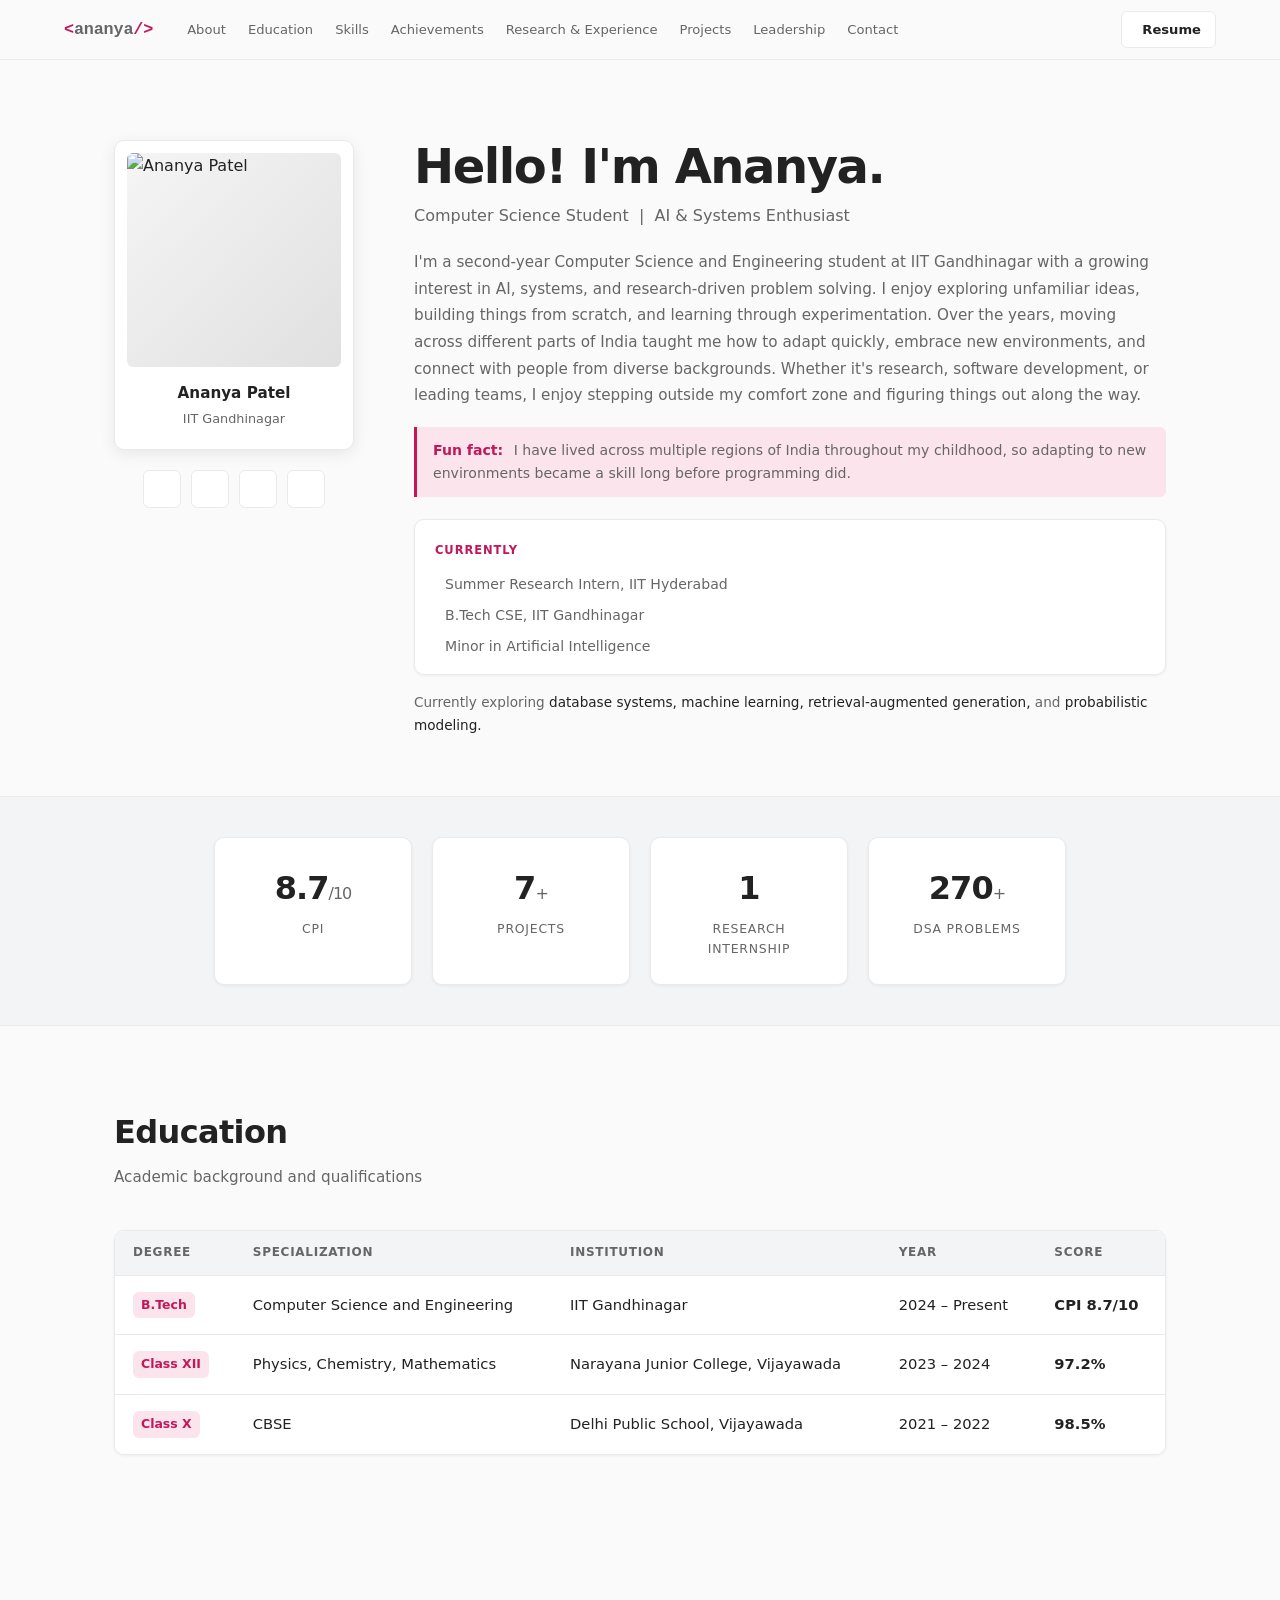
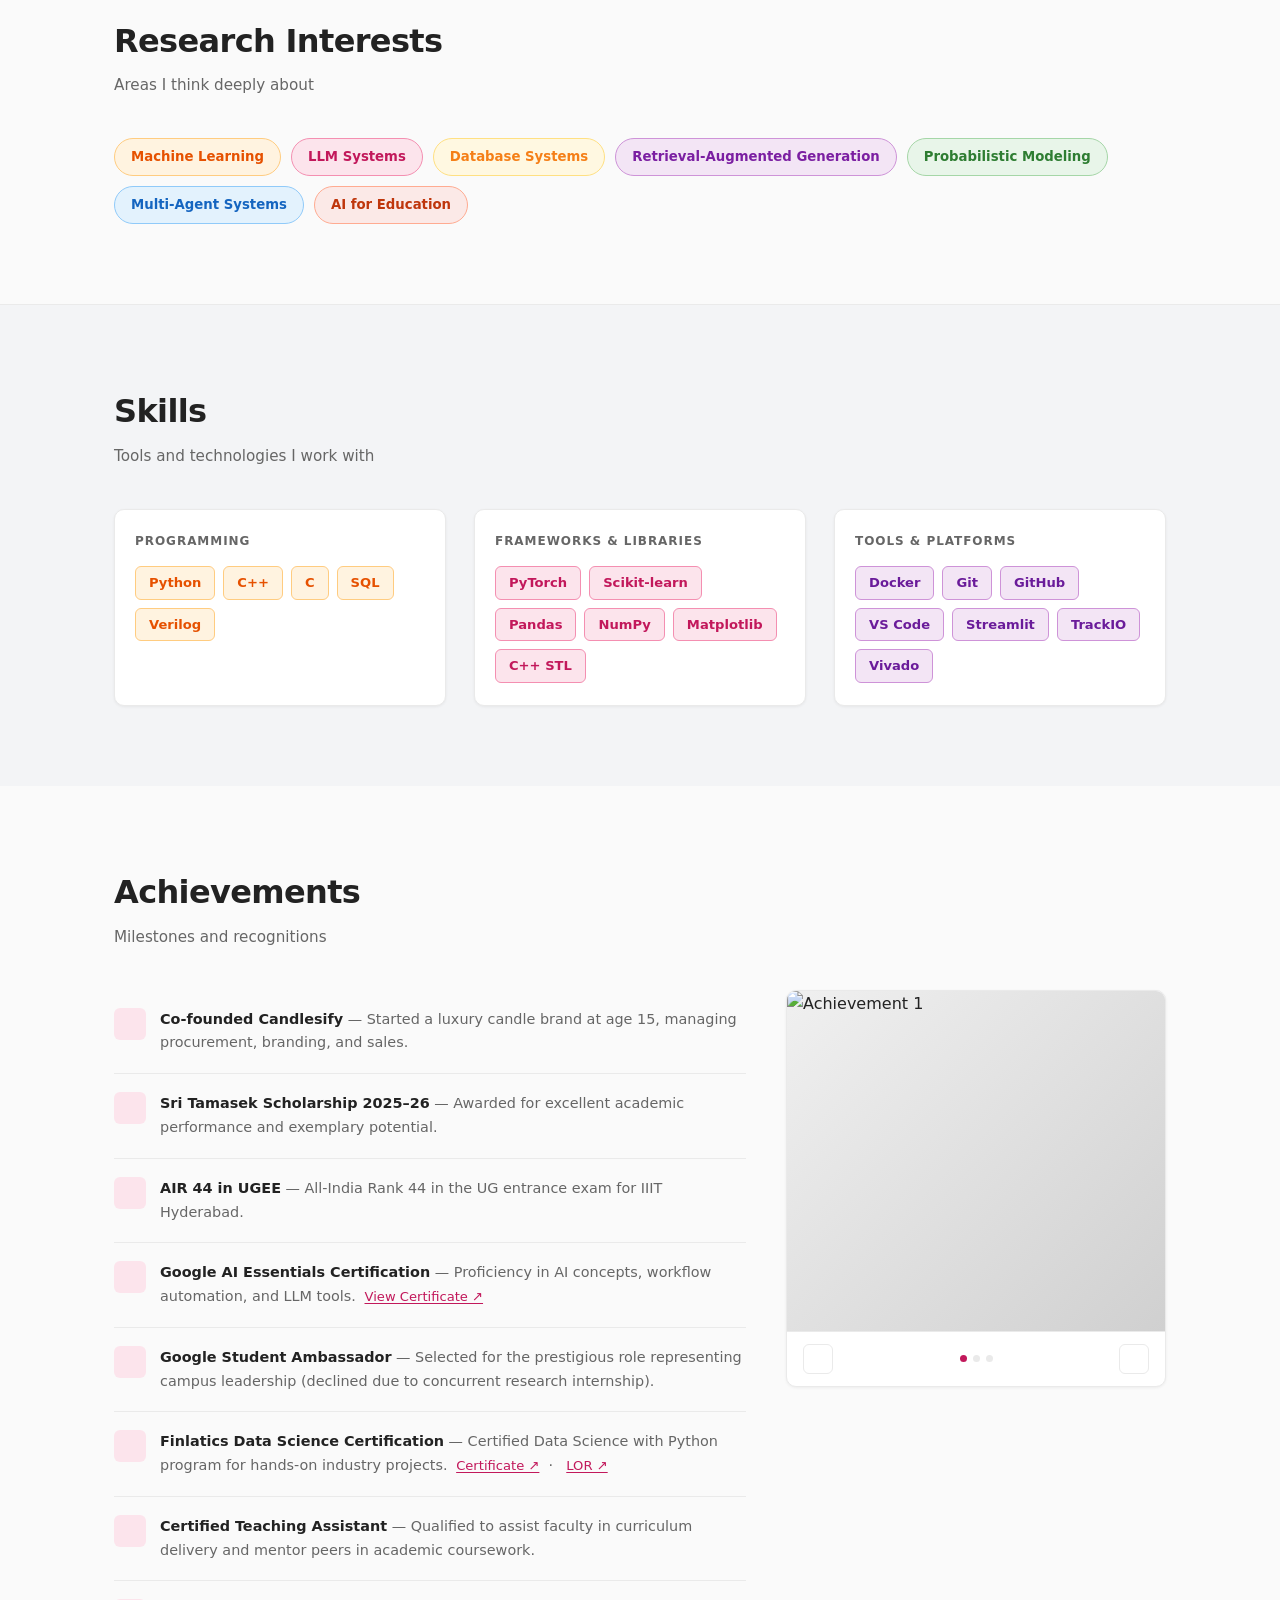
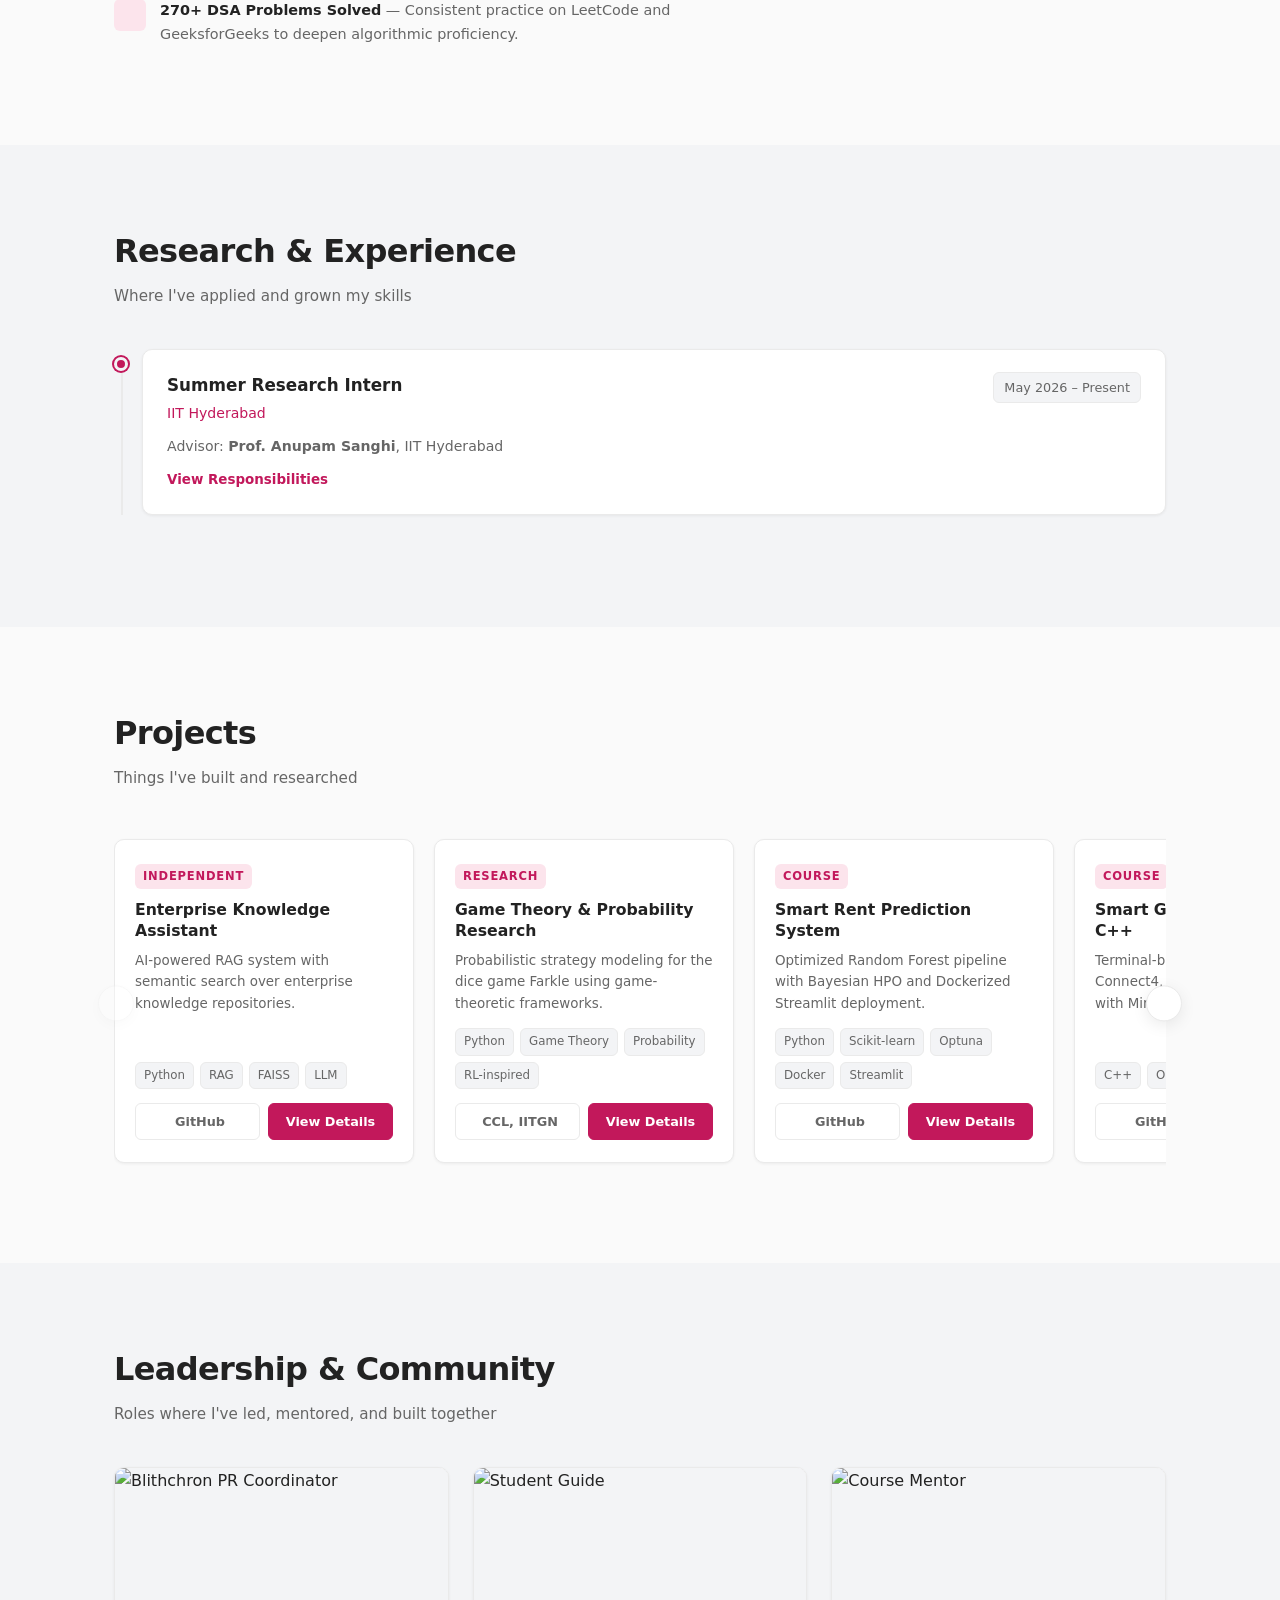
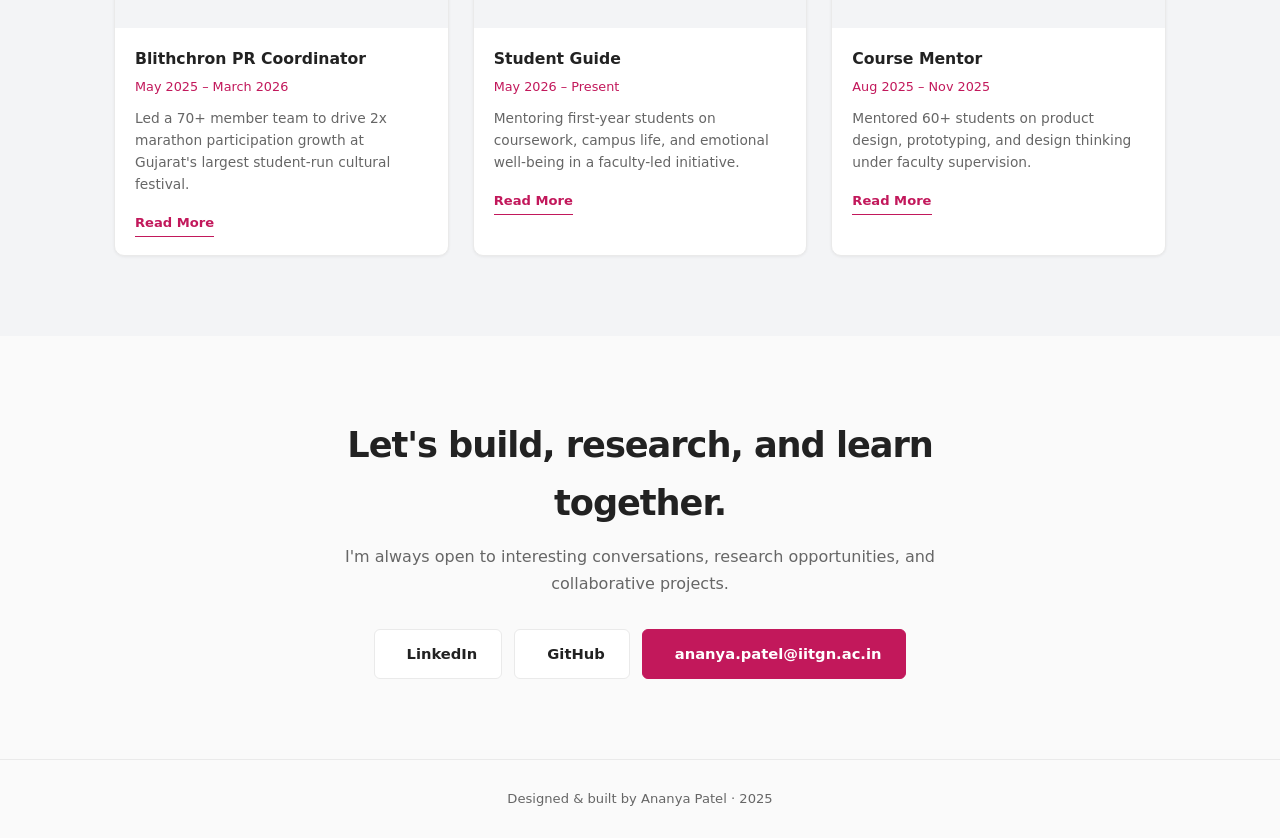
==== commit 6a710aac: "added certain changes to the design" ====
--- a/index.html
+++ b/index.html
@@ -5,6 +5,9 @@
   <meta name="viewport" content="width=device-width, initial-scale=1.0" />
   <title>Ananya Patel — CSE @ IIT Gandhinagar</title>
   <meta name="description" content="Portfolio of Ananya Patel, Computer Science student at IIT Gandhinagar, interested in AI, ML, and database systems." />
+
+  <!-- Favicon: inline SVG of <a/> logo -->
+  <link rel="icon" type="image/svg+xml" href="data:image/svg+xml,<svg xmlns='http://www.w3.org/2000/svg' viewBox='0 0 32 32'><rect width='32' height='32' rx='8' fill='%23FAFAFA'/><text x='50%25' y='54%25' dominant-baseline='middle' text-anchor='middle' font-family='monospace' font-size='13' font-weight='bold' fill='%23C2185B'>&lt;a/&gt;</text></svg>" />
 
   <!-- Fonts -->
   <link rel="preconnect" href="https://fonts.googleapis.com" />
@@ -41,10 +44,6 @@
       </nav>
 
       <div class="nav-actions">
-        <button class="theme-toggle" id="themeToggle" aria-label="Toggle dark mode">
-          <i data-lucide="moon" class="icon-moon"></i>
-          <i data-lucide="sun" class="icon-sun"></i>
-        </button>
         <a href="https://drive.google.com/file/d/1lAJvL5CLQmCf3wfsIPYS6iQbAIkqik5M/view?usp=drivesdk" target="_blank" rel="noopener" class="btn-resume">
           <i data-lucide="download"></i> Resume
         </a>
--- a/style.css
+++ b/style.css
@@ -25,19 +25,7 @@
   --transition: 0.2s ease;
 }
 
-[data-theme="dark"] {
-  --bg: #111111;
-  --bg-alt: #1A1A1A;
-  --bg-card: #1E1E1E;
-  --text-primary: #EEEEEE;
-  --text-secondary: #999999;
-  --accent: #E91E8C;
-  --accent-soft: #2A0F1A;
-  --border: #2A2A2A;
-  --shadow-sm: 0 1px 3px rgba(0,0,0,0.3);
-  --shadow-md: 0 4px 16px rgba(0,0,0,0.4);
-  --shadow-lg: 0 8px 32px rgba(0,0,0,0.5);
-}
+/* Dark mode removed — light only */
 
 /* ---------- Reset & Base ---------- */
 *, *::before, *::after { box-sizing: border-box; margin: 0; padding: 0; }
@@ -196,25 +184,7 @@
   flex-shrink: 0;
 }
 
-.theme-toggle {
-  display: flex;
-  align-items: center;
-  justify-content: center;
-  width: 34px;
-  height: 34px;
-  border-radius: var(--radius-sm);
-  color: var(--text-secondary);
-  transition: background var(--transition), color var(--transition);
-}
-
-.theme-toggle:hover {
-  background: var(--bg-alt);
-  color: var(--text-primary);
-}
-
-.icon-sun { display: none; }
-[data-theme="dark"] .icon-moon { display: none; }
-[data-theme="dark"] .icon-sun { display: block; }
+/* theme toggle removed */
 
 .btn-resume {
   display: inline-flex;
@@ -549,24 +519,30 @@
   gap: 10px;
 }
 
+/* Warm multi-colour chips — cycles through 7 warm tones */
 .chip {
   display: inline-block;
-  padding: 7px 14px;
-  border: 1.5px solid var(--border);
+  padding: 7px 16px;
   border-radius: 100px;
   font-size: 0.83rem;
-  font-weight: 500;
-  color: var(--text-secondary);
-  background: var(--bg-card);
-  transition: border-color var(--transition), color var(--transition), background var(--transition);
+  font-weight: 600;
+  border: 1.5px solid transparent;
   cursor: default;
+  transition: transform var(--transition), box-shadow var(--transition);
 }
 
 .chip:hover {
-  border-color: var(--accent);
-  color: var(--accent);
-  background: var(--accent-soft);
-}
+  transform: translateY(-2px);
+  box-shadow: var(--shadow-sm);
+}
+
+.chip:nth-child(7n+1) { background: #FFF3E0; color: #E65100; border-color: #FFCC80; }
+.chip:nth-child(7n+2) { background: #FCE4EC; color: #C2185B; border-color: #F48FB1; }
+.chip:nth-child(7n+3) { background: #FFF8E1; color: #F57F17; border-color: #FFE082; }
+.chip:nth-child(7n+4) { background: #F3E5F5; color: #7B1FA2; border-color: #CE93D8; }
+.chip:nth-child(7n+5) { background: #E8F5E9; color: #2E7D32; border-color: #A5D6A7; }
+.chip:nth-child(7n+6) { background: #E3F2FD; color: #1565C0; border-color: #90CAF9; }
+.chip:nth-child(7n+0) { background: #FBE9E7; color: #BF360C; border-color: #FFAB91; }
 
 /* ---------- SKILLS ---------- */
 .skills-grid {
@@ -600,27 +576,33 @@
 
 .pill {
   display: inline-block;
-  padding: 5px 12px;
-  background: var(--bg-alt);
-  border: 1px solid var(--border);
+  padding: 5px 13px;
   border-radius: var(--radius-sm);
   font-size: 0.82rem;
-  font-weight: 500;
-  color: var(--text-primary);
-  transition: background var(--transition), border-color var(--transition), color var(--transition);
+  font-weight: 600;
+  border: 1.5px solid transparent;
   cursor: default;
+  transition: transform var(--transition), box-shadow var(--transition);
 }
 
 .pill:hover {
-  background: var(--accent-soft);
-  border-color: var(--accent);
-  color: var(--accent);
-}
+  transform: translateY(-1px);
+  box-shadow: var(--shadow-sm);
+}
+
+/* Programming group — warm amber/orange */
+.skill-group:nth-child(1) .pill { background: #FFF3E0; color: #E65100; border-color: #FFCC80; }
+
+/* Frameworks group — warm rose/pink */
+.skill-group:nth-child(2) .pill { background: #FCE4EC; color: #C2185B; border-color: #F48FB1; }
+
+/* Tools group — warm purple/indigo */
+.skill-group:nth-child(3) .pill { background: #F3E5F5; color: #6A1B9A; border-color: #CE93D8; }
 
 /* ---------- ACHIEVEMENTS ---------- */
 .achievements-layout {
   display: grid;
-  grid-template-columns: 1fr 300px;
+  grid-template-columns: 1fr 380px;
   gap: 40px;
   align-items: start;
 }
@@ -693,7 +675,7 @@
 
 .carousel-slide img {
   width: 100%;
-  height: 230px;
+  height: 340px;
   object-fit: cover;
   background: var(--bg-alt);
   /* Placeholder */
